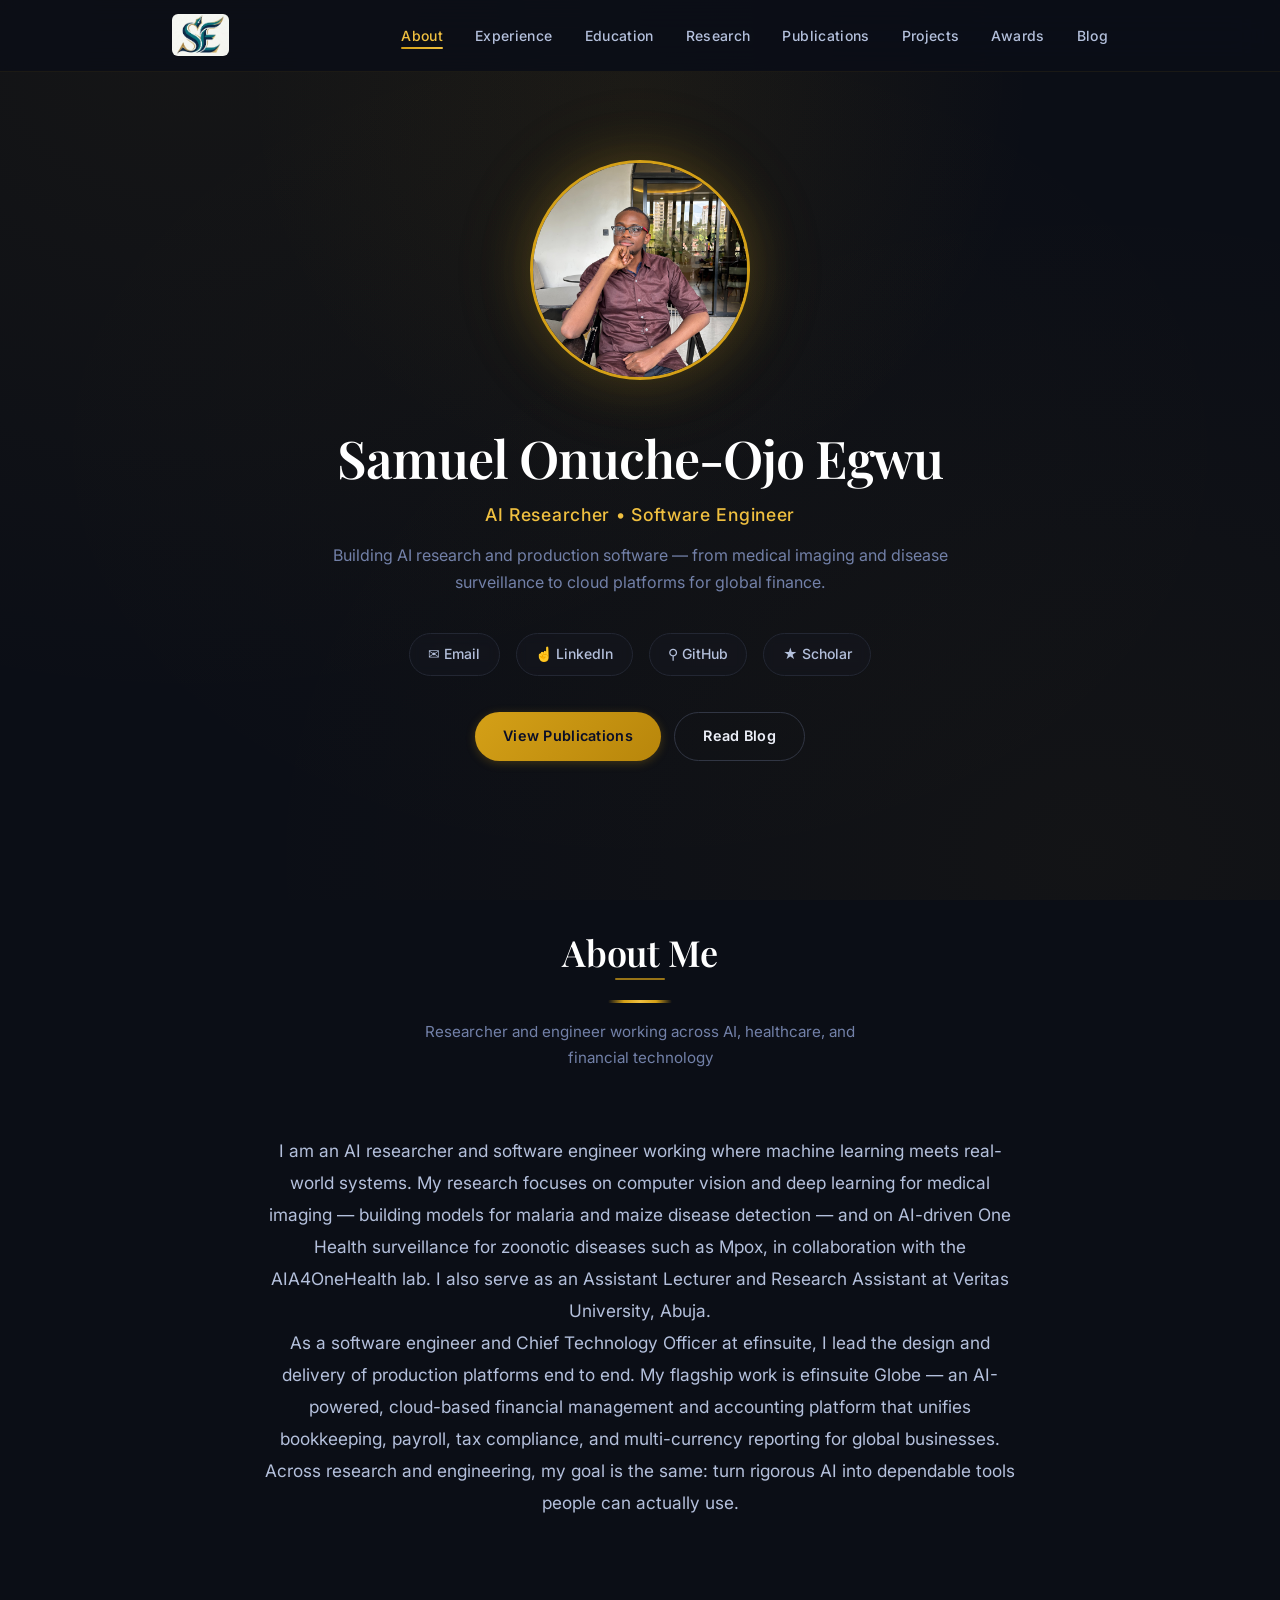
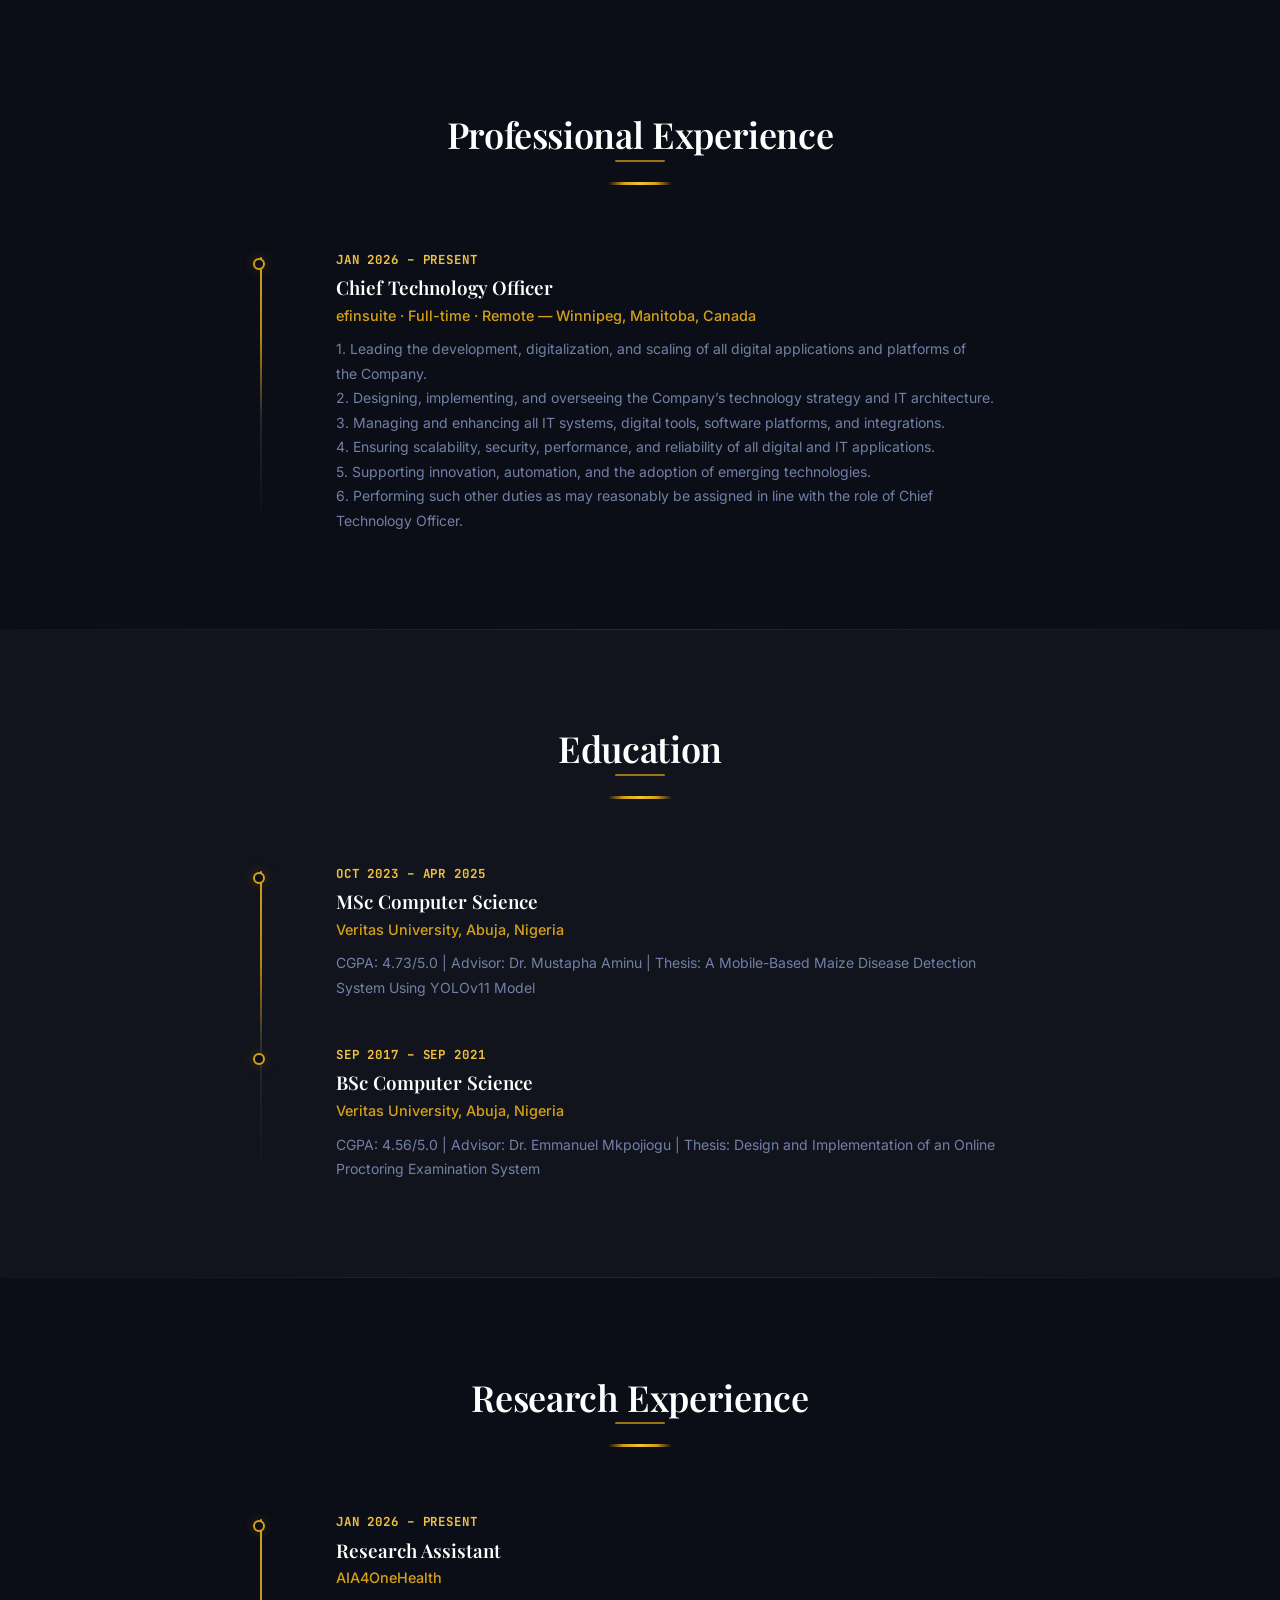
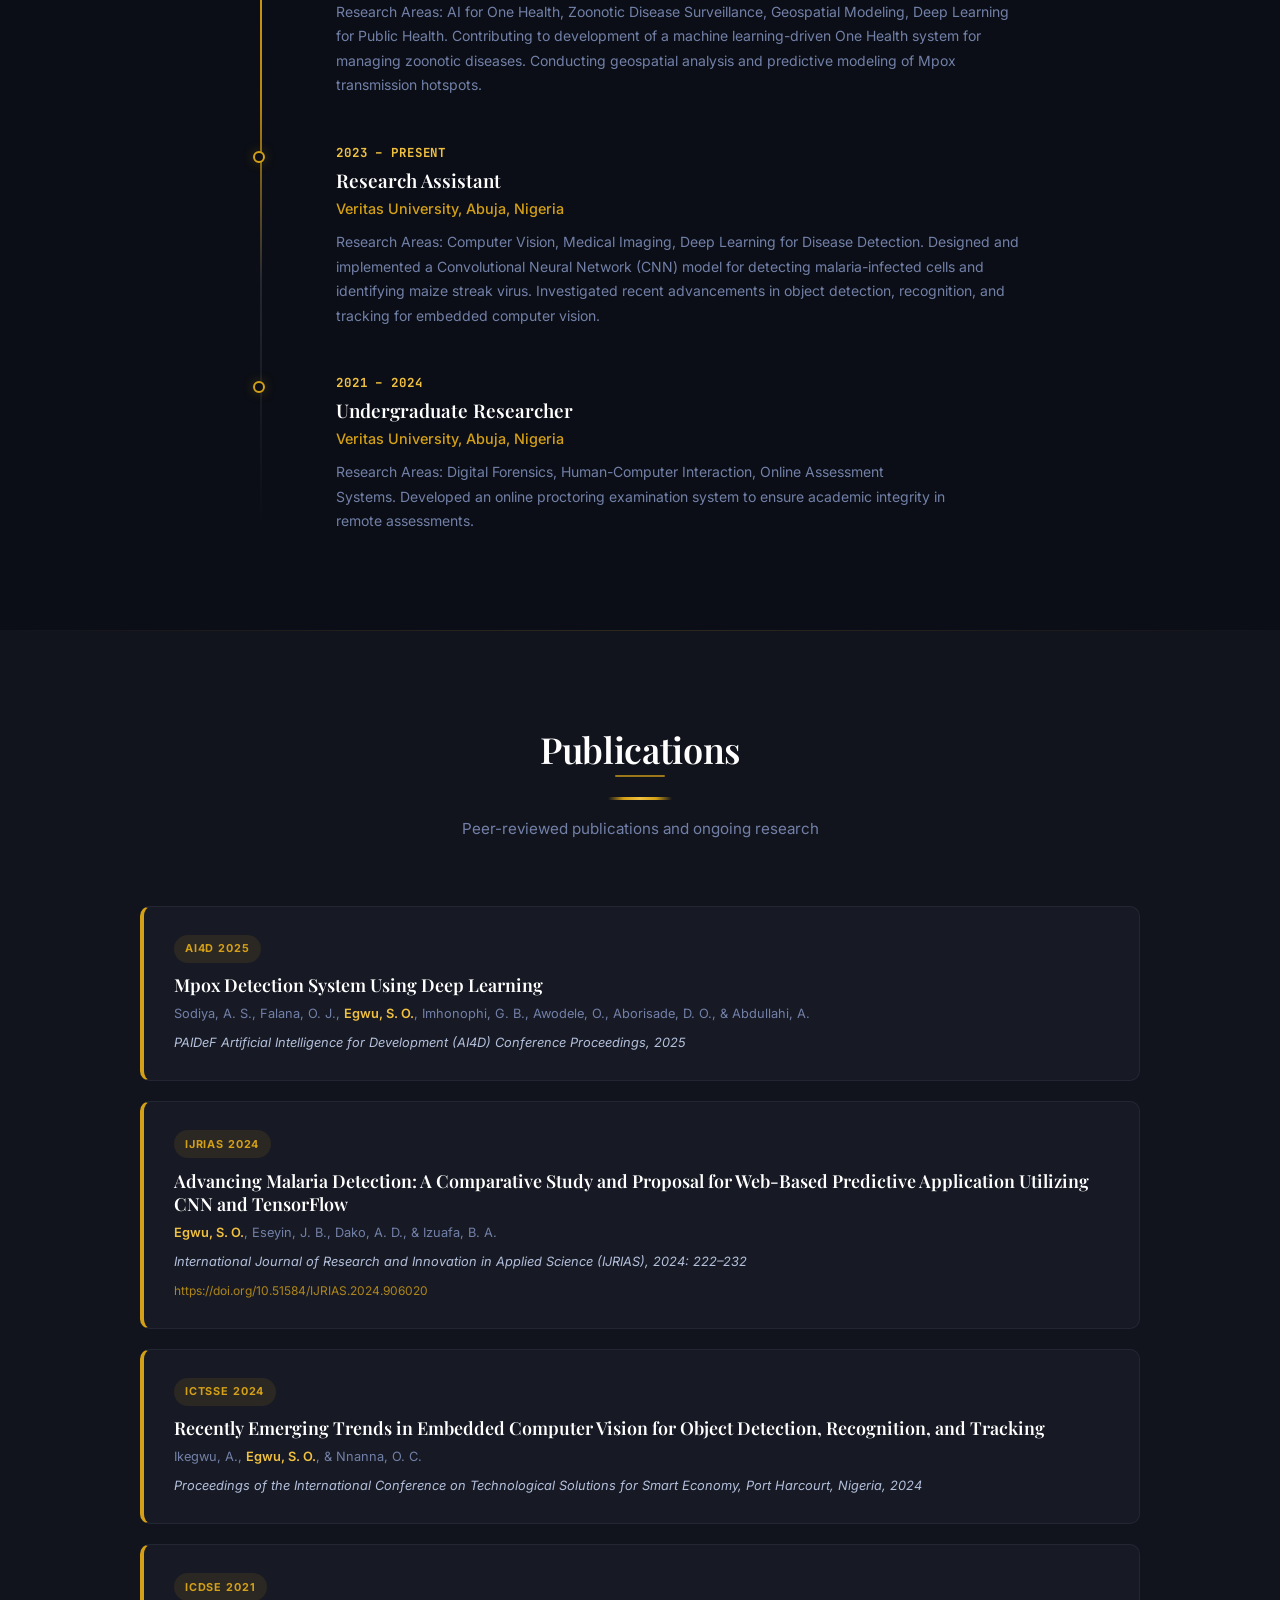
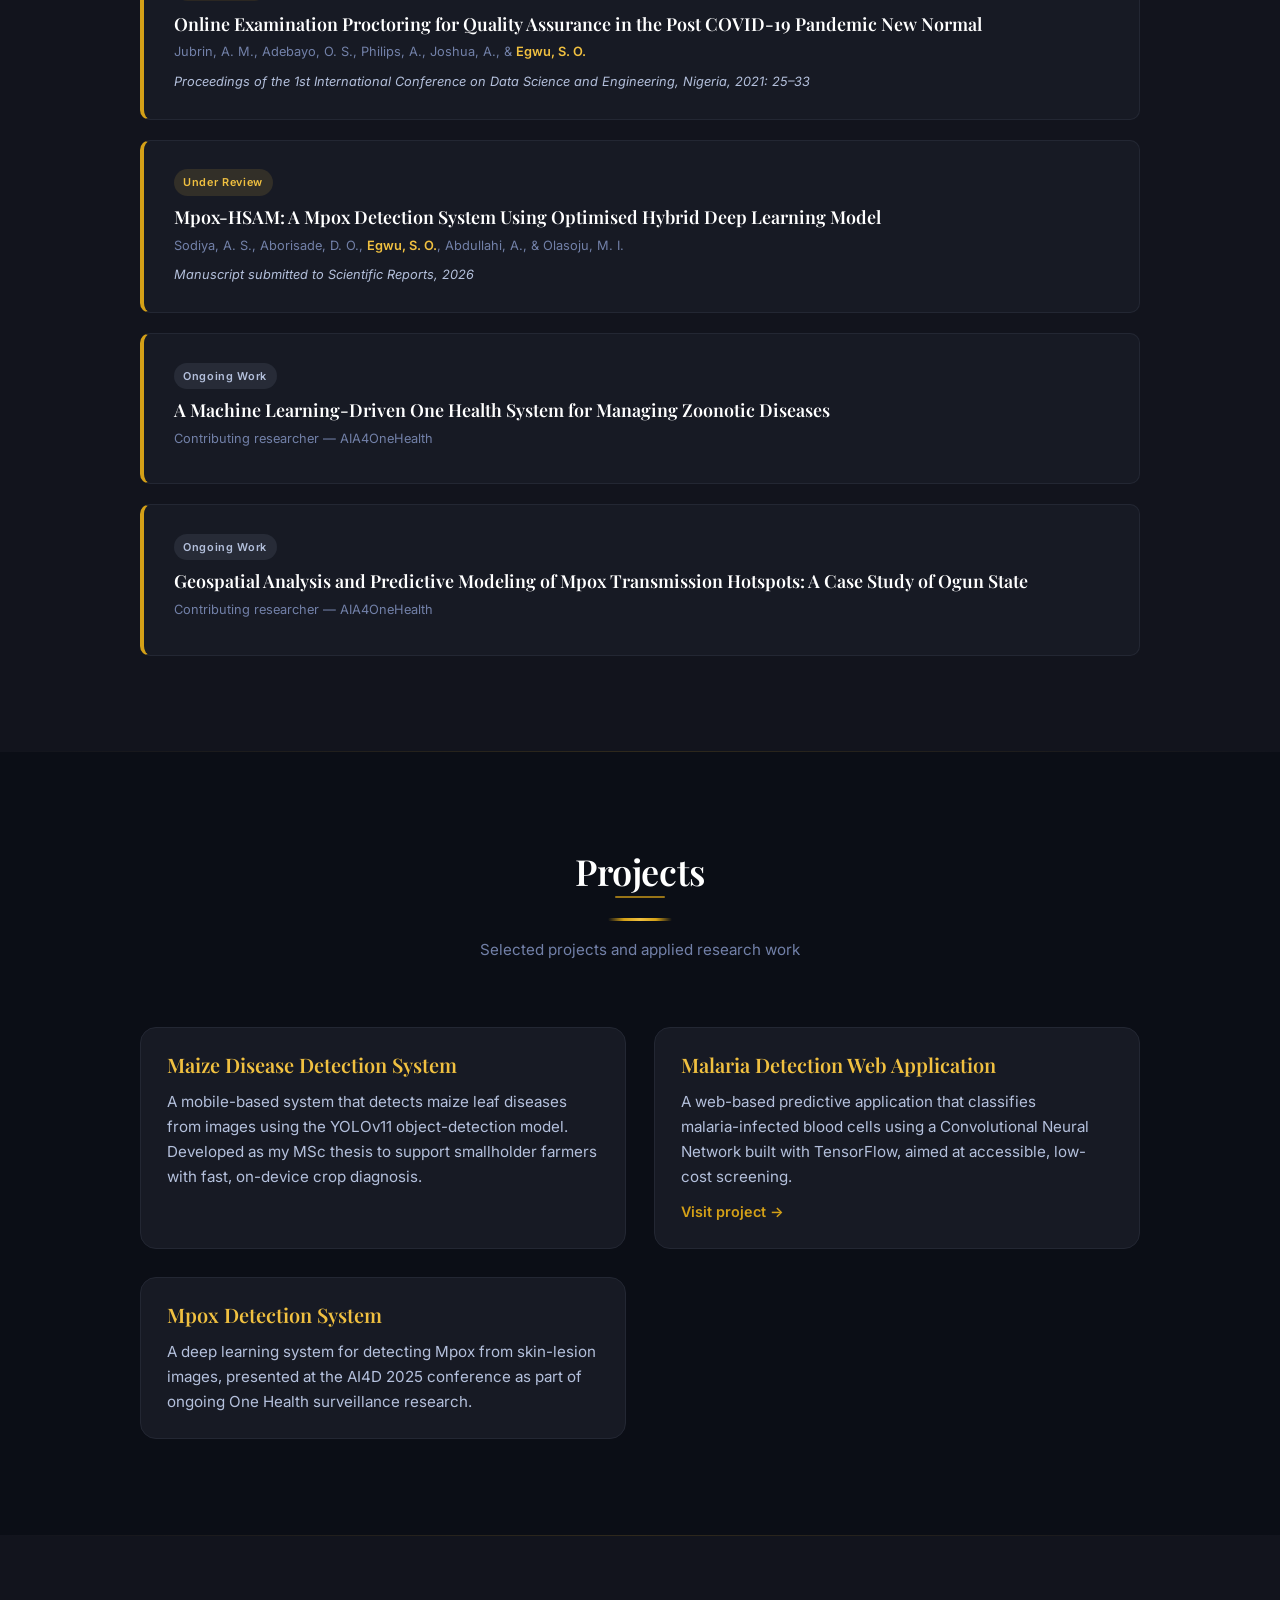
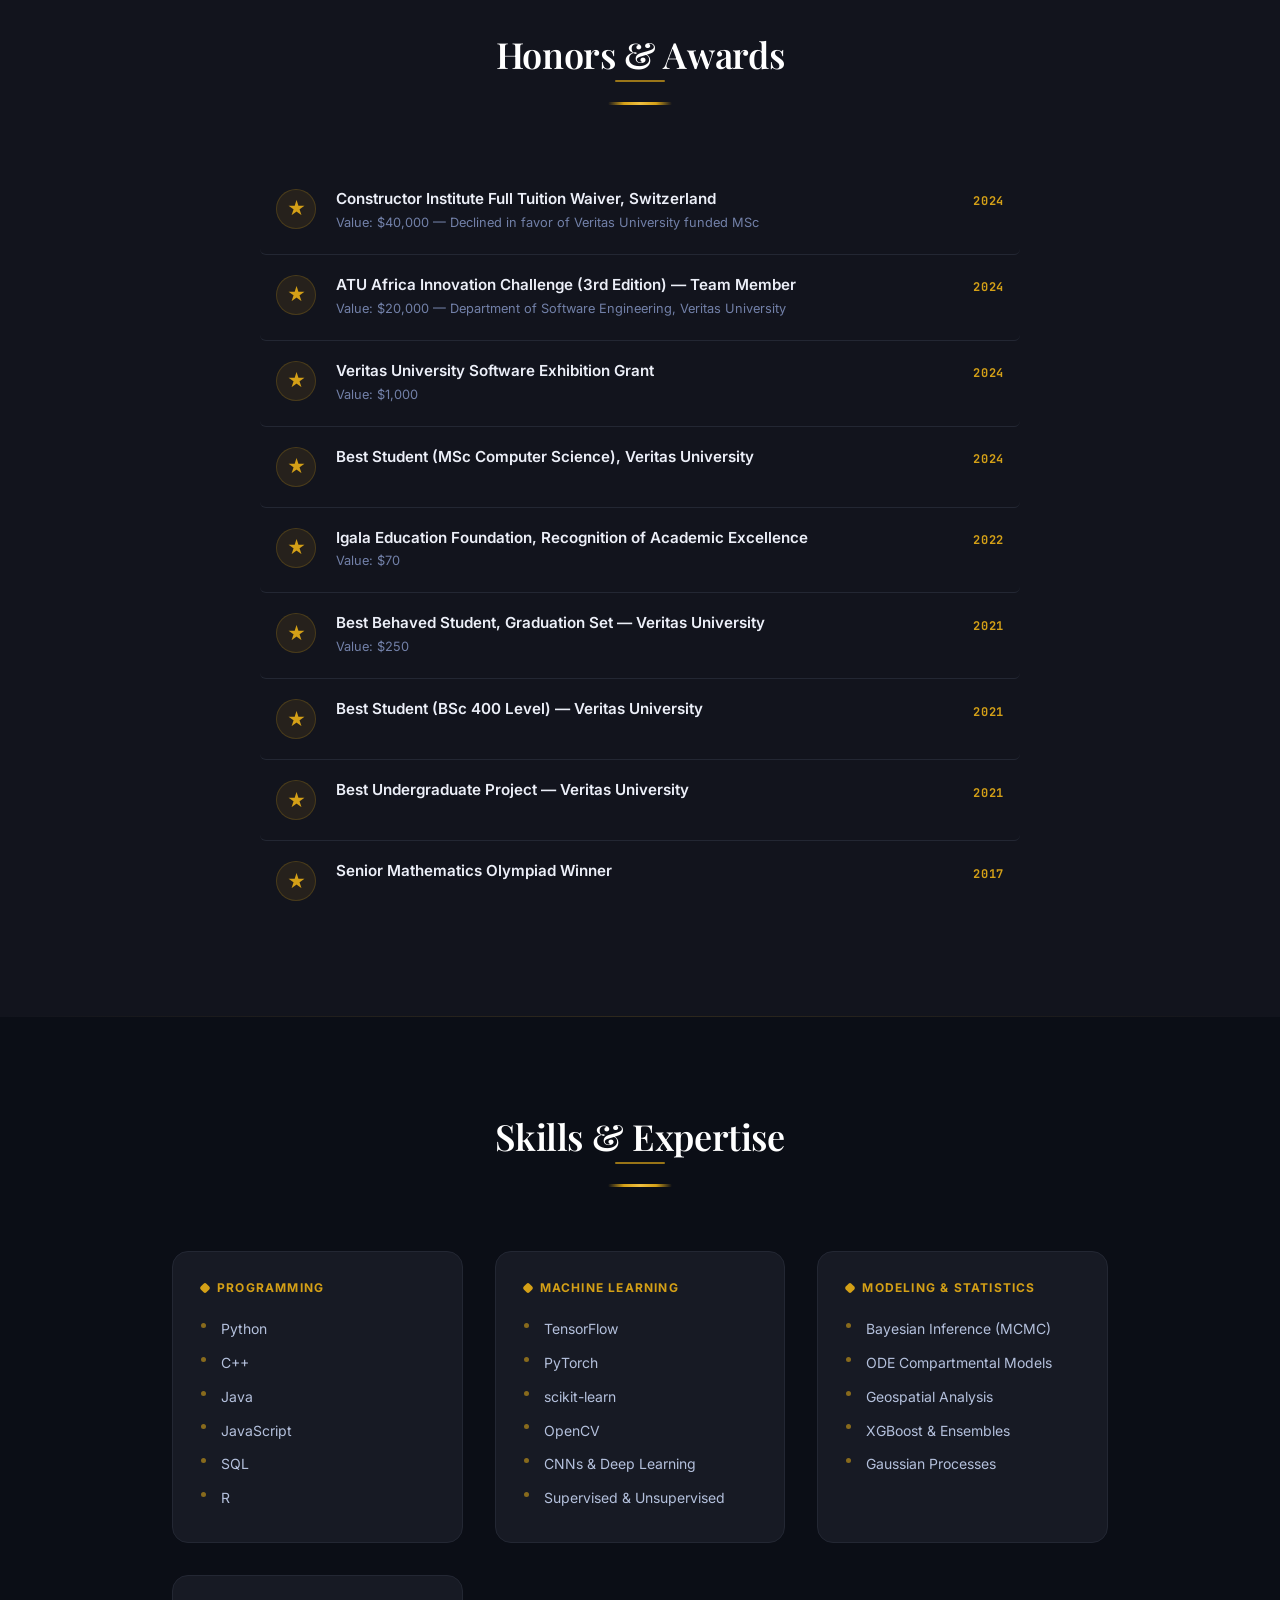
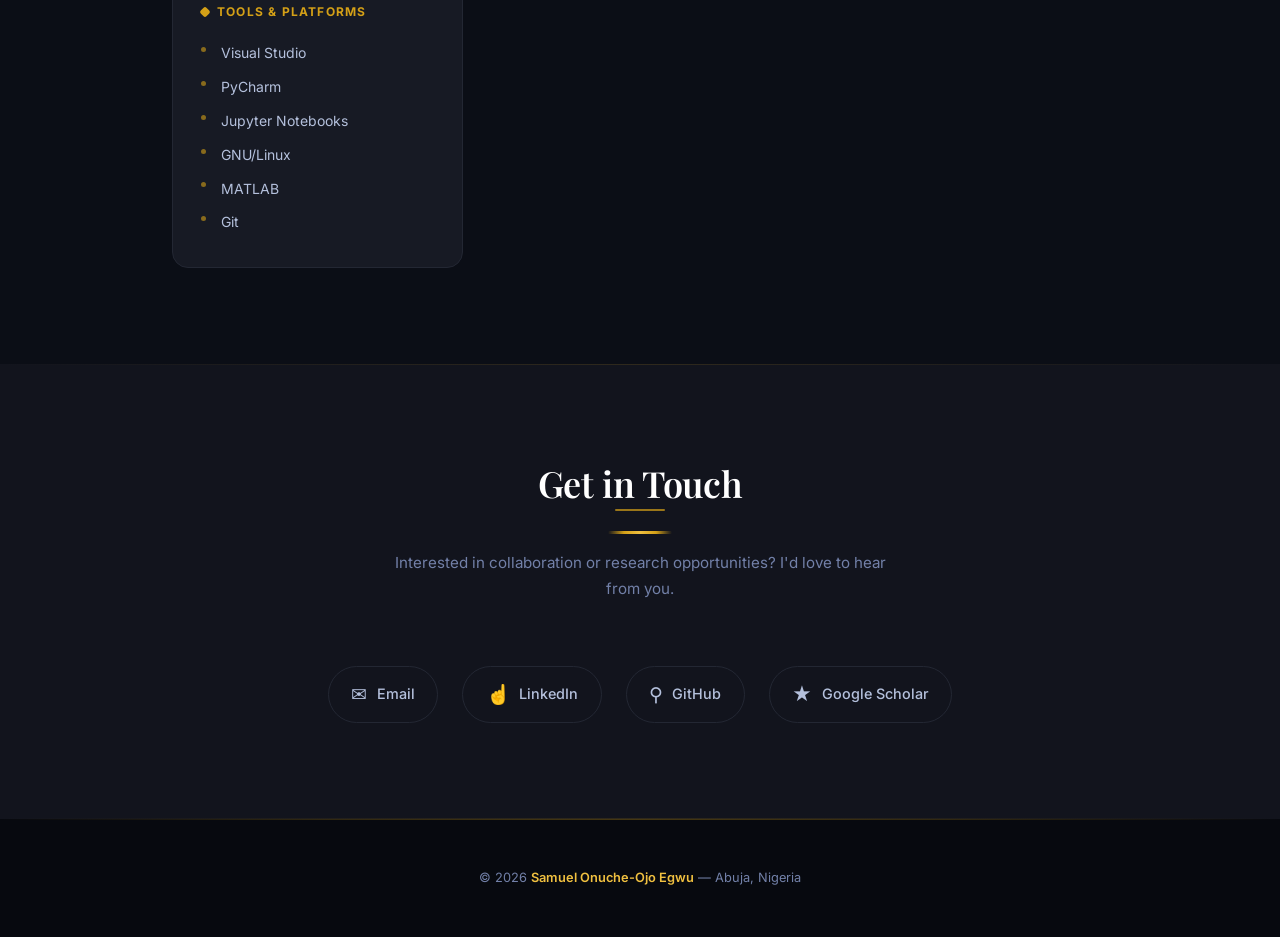
==== index.html @ 5e8c0b99 "" ====
<!DOCTYPE html>
<html lang="en">
<head>
  <meta charset="UTF-8">
  <meta name="viewport" content="width=device-width, initial-scale=1.0">
  <title>Samuel Onuche-Ojo Egwu — AI Researcher & Software Engineer</title>
  <meta name="description" content="Samuel Onuche-Ojo Egwu — AI researcher and software engineer. Computer vision and deep learning for healthcare, plus AI-powered fintech including efinsuite Globe. MSc Computer Science, Veritas University.">
  <meta name="author" content="Samuel Onuche-Ojo Egwu">
  <meta name="robots" content="index, follow">
  <link rel="canonical" href="https://egwusamuel.github.io/portfolio/">

  <!-- Open Graph (link previews on LinkedIn, WhatsApp, Facebook) -->
  <meta property="og:type" content="profile">
  <meta property="og:title" content="Samuel Onuche-Ojo Egwu — AI Researcher & Software Engineer">
  <meta property="og:description" content="AI researcher and software engineer. Computer vision and deep learning for healthcare, plus AI-powered fintech including efinsuite Globe.">
  <meta property="og:url" content="https://egwusamuel.github.io/portfolio/">
  <meta property="og:image" content="https://egwusamuel.github.io/portfolio/SamProfile.jpg">
  <meta property="og:site_name" content="Samuel Onuche-Ojo Egwu">
  <meta property="profile:first_name" content="Samuel">
  <meta property="profile:last_name" content="Egwu">

  <!-- Twitter / X card -->
  <meta name="twitter:card" content="summary_large_image">
  <meta name="twitter:title" content="Samuel Onuche-Ojo Egwu — AI Researcher & Software Engineer">
  <meta name="twitter:description" content="AI researcher and software engineer. Computer vision and deep learning for healthcare, plus AI-powered fintech including efinsuite Globe.">
  <meta name="twitter:image" content="https://egwusamuel.github.io/portfolio/SamProfile.jpg">

  <!-- Structured data: tells Google this page is about the person Samuel Onuche-Ojo Egwu -->
  <script type="application/ld+json">
  {
    "@context": "https://schema.org",
    "@type": "Person",
    "name": "Samuel Onuche-Ojo Egwu",
    "alternateName": "Samuel Egwu",
    "url": "https://egwusamuel.github.io/portfolio/",
    "image": "https://egwusamuel.github.io/portfolio/SamProfile.jpg",
    "email": "egwuonucheojosamuel@gmail.com",
    "jobTitle": "AI Researcher and Software Engineer",
    "worksFor": { "@type": "Organization", "name": "efinsuite" },
    "alumniOf": { "@type": "CollegeOrUniversity", "name": "Veritas University, Abuja" },
    "knowsAbout": ["Artificial Intelligence", "Machine Learning", "Computer Vision", "Medical Imaging", "Deep Learning", "Software Engineering"],
    "sameAs": [
      "https://www.linkedin.com/in/samuel-egwu-a2a7451a9",
      "https://github.com/EgwuSamuel",
      "https://scholar.google.com/citations?user=53DZLn4AAAAJ"
    ]
  }
  </script>

  <link rel="icon" href="favicon.ico" sizes="any">
  <link rel="icon" type="image/png" sizes="32x32" href="favicon-32x32.png">
  <link rel="icon" type="image/png" sizes="16x16" href="favicon-16x16.png">
  <link rel="apple-touch-icon" href="apple-touch-icon.png">
  <link rel="stylesheet" href="style.css">
  <script src="data.js"></script>
  <!-- Google Analytics -->
  <script async src="https://www.googletagmanager.com/gtag/js?id=G-796SDYQKFT"></script>
  <script>
    window.dataLayer = window.dataLayer || [];
    function gtag(){dataLayer.push(arguments);}
    gtag('js', new Date());
    gtag('config', 'G-796SDYQKFT');
  </script>
</head>
<body>

  <!-- Navigation -->
  <nav class="navbar">
    <div class="container">
      <a href="index.html" class="logo"><img src="Logo.JPG" alt="S.O. Egwu" class="logo-img" height="40"></a>
      <button class="nav-toggle" id="nav-toggle" aria-label="Toggle navigation" aria-expanded="false" aria-controls="nav-links">
        <span></span><span></span><span></span>
      </button>
      <ul class="nav-links" id="nav-links">
        <li><a href="#about" class="nav-active">About</a></li>
        <li><a href="#experience">Experience</a></li>
        <li><a href="#education">Education</a></li>
        <li><a href="#research">Research</a></li>
        <li><a href="#publications">Publications</a></li>
        <li><a href="#projects">Projects</a></li>
        <li><a href="#awards">Awards</a></li>
        <li><a href="blog.html">Blog</a></li>
      </ul>
    </div>
  </nav>

  <!-- Hero -->
  <header class="hero">
    <div class="container">
      <img src="SamProfile.jpg" alt="Samuel Onuche-Ojo Egwu" class="hero-profile" width="450" height="450">
      <h1>Samuel Onuche-Ojo Egwu</h1>
      <p class="hero-subtitle">AI Researcher &bull; Software Engineer</p>
      <p class="hero-tagline">Building AI research and production software &mdash; from medical imaging and disease surveillance to cloud platforms for global finance.</p>
      <div class="hero-links">
        <a href="mailto:egwuonucheojosamuel@gmail.com" class="hero-link" title="Email">&#9993; Email</a>
        <a href="https://www.linkedin.com/in/samuel-egwu-a2a7451a9" class="hero-link" target="_blank" rel="noopener">&#9757; LinkedIn</a>
        <a href="https://github.com/EgwuSamuel" class="hero-link" target="_blank" rel="noopener">&#9906; GitHub</a>
        <a href="https://scholar.google.com/citations?user=53DZLn4AAAAJ" class="hero-link" target="_blank" rel="noopener">&#9733; Scholar</a>
      </div>
      <div class="hero-cta">
        <a href="#publications" class="btn btn-primary">View Publications</a>
        <a href="blog.html" class="btn btn-outline">Read Blog</a>
      </div>
    </div>
  </header>

  <!-- About -->
  <section id="about" class="section">
    <div class="section-header">
      <h2>About Me</h2>
      <span class="section-rule"></span>
      <p>Researcher and engineer working across AI, healthcare, and financial technology</p>
    </div>
    <div class="about-content" id="about-content"></div>
  </section>

  <!-- Professional Experience -->
  <section id="experience" class="section">
    <div class="section-header">
      <h2>Professional Experience</h2>
      <span class="section-rule"></span>
    </div>
    <div class="timeline" id="experience-list"></div>
  </section>

  <!-- Education -->
  <section id="education" class="section section-alt">
    <div class="section-header">
      <h2>Education</h2>
      <span class="section-rule"></span>
    </div>
    <div class="timeline" id="education-list"></div>
  </section>

  <!-- Research Experience -->
  <section id="research" class="section">
    <div class="section-header">
      <h2>Research Experience</h2>
      <span class="section-rule"></span>
    </div>
    <div class="timeline" id="research-list"></div>
  </section>

  <!-- Publications -->
  <section id="publications" class="section section-alt">
    <div class="section-header">
      <h2>Publications</h2>
      <span class="section-rule"></span>
      <p>Peer-reviewed publications and ongoing research</p>
    </div>
    <div class="pub-grid" id="publications-list"></div>
  </section>

  <!-- Projects -->
  <section id="projects" class="section">
    <div class="section-header">
      <h2>Projects</h2>
      <span class="section-rule"></span>
      <p>Selected projects and applied research work</p>
    </div>
    <div class="projects-grid" id="projects-list"></div>
  </section>

  <!-- Honors & Awards -->
  <section id="awards" class="section section-alt">
    <div class="section-header">
      <h2>Honors & Awards</h2>
      <span class="section-rule"></span>
    </div>
    <div class="awards-list" id="awards-list"></div>
  </section>

  <!-- Skills -->
  <section id="skills" class="section">
    <div class="section-header">
      <h2>Skills & Expertise</h2>
      <span class="section-rule"></span>
    </div>
    <div class="container">
      <div class="skills-grid">
        <div class="skill-category">
          <h3>Programming</h3>
          <ul>
            <li>Python</li>
            <li>C++</li>
            <li>Java</li>
            <li>JavaScript</li>
            <li>SQL</li>
            <li>R</li>
          </ul>
        </div>
        <div class="skill-category">
          <h3>Machine Learning</h3>
          <ul>
            <li>TensorFlow</li>
            <li>PyTorch</li>
            <li>scikit-learn</li>
            <li>OpenCV</li>
            <li>CNNs & Deep Learning</li>
            <li>Supervised & Unsupervised</li>
          </ul>
        </div>
        <div class="skill-category">
          <h3>Modeling & Statistics</h3>
          <ul>
            <li>Bayesian Inference (MCMC)</li>
            <li>ODE Compartmental Models</li>
            <li>Geospatial Analysis</li>
            <li>XGBoost & Ensembles</li>
            <li>Gaussian Processes</li>
          </ul>
        </div>
        <div class="skill-category">
          <h3>Tools & Platforms</h3>
          <ul>
            <li>Visual Studio</li>
            <li>PyCharm</li>
            <li>Jupyter Notebooks</li>
            <li>GNU/Linux</li>
            <li>MATLAB</li>
            <li>Git</li>
          </ul>
        </div>
      </div>
    </div>
  </section>

  <!-- Contact -->
  <section id="contact" class="section section-alt">
    <div class="section-header">
      <h2>Get in Touch</h2>
      <span class="section-rule"></span>
      <p>Interested in collaboration or research opportunities? I'd love to hear from you.</p>
    </div>
    <div class="contact-links">
      <a href="mailto:egwuonucheojosamuel@gmail.com" class="contact-item">
        <span class="contact-icon">&#9993;</span>
        <span>Email</span>
      </a>
      <a href="https://www.linkedin.com/in/samuel-egwu-a2a7451a9" class="contact-item" target="_blank" rel="noopener">
        <span class="contact-icon">&#9757;</span>
        <span>LinkedIn</span>
      </a>
      <a href="https://github.com/EgwuSamuel" class="contact-item" target="_blank" rel="noopener">
        <span class="contact-icon">&#9906;</span>
        <span>GitHub</span>
      </a>
      <a href="https://scholar.google.com/citations?user=53DZLn4AAAAJ" class="contact-item" target="_blank" rel="noopener">
        <span class="contact-icon">&#9733;</span>
        <span>Google Scholar</span>
      </a>
    </div>
  </section>

  <!-- Footer -->
  <footer class="footer">
    <div class="container">
      <p>&copy; 2026 <span class="footer-accent">Samuel Onuche-Ojo Egwu</span> &mdash; Abuja, Nigeria</p>
    </div>
  </footer>

  <script>
    // ===== Render dynamic content =====
    function renderAbout() {
      const text = loadData('about');
      const container = document.getElementById('about-content');
      const paras = String(text).split(/\n\s*\n/).map(s => s.trim()).filter(Boolean);
      container.innerHTML = paras.map(p => `<p>${escapeHtml(p).replace(/\n/g, '<br>')}</p>`).join('');
    }

    // Render institution name as a link when a url is present
    function institutionHtml(item) {
      const name = escapeHtml(item.institution);
      return item.url
        ? `<a href="${escapeHtml(item.url)}" target="_blank" rel="noopener">${name}</a>`
        : name;
    }

    function renderExperience() {
      const items = loadData('experience');
      const container = document.getElementById('experience-list');
      container.innerHTML = items.map(item => `
        <div class="timeline-item">
          <div class="timeline-date">${escapeHtml(item.date)}</div>
          <h3>${escapeHtml(item.role)}</h3>
          <p class="timeline-institution">${institutionHtml(item)}</p>
          <p class="timeline-detail">${escapeHtml(item.details).replace(/\n/g, '<br>')}</p>
        </div>
      `).join('');
    }

    function renderEducation() {
      const items = loadData('education');
      const container = document.getElementById('education-list');
      container.innerHTML = items.map(item => `
        <div class="timeline-item">
          <div class="timeline-date">${escapeHtml(item.date)}</div>
          <h3>${escapeHtml(item.degree)}</h3>
          <p class="timeline-institution">${institutionHtml(item)}</p>
          <p class="timeline-detail">${escapeHtml(item.details)}</p>
        </div>
      `).join('');
    }

    function renderResearch() {
      const items = loadData('research');
      const container = document.getElementById('research-list');
      container.innerHTML = items.map(item => `
        <div class="timeline-item">
          <div class="timeline-date">${escapeHtml(item.date)}</div>
          <h3>${escapeHtml(item.role)}</h3>
          <p class="timeline-institution">${institutionHtml(item)}</p>
          <p class="timeline-detail">${escapeHtml(item.details)}</p>
        </div>
      `).join('');
    }

    function renderPublications() {
      const items = loadData('publications');
      const container = document.getElementById('publications-list');
      container.innerHTML = items.map(pub => {
        let topTag = '';
        if (pub.status === 'published' && pub.venue) {
          topTag = `<span class="pub-venue">${escapeHtml(pub.venue)}</span>`;
        } else if (pub.status === 'under-review') {
          topTag = `<span class="pub-status under-review">Under Review</span>`;
        } else if (pub.status === 'ongoing') {
          topTag = `<span class="pub-status ongoing">Ongoing Work</span>`;
        }
        const doiHtml = pub.doi ? `<p class="pub-doi"><a href="${escapeHtml(pub.doi)}" target="_blank" rel="noopener">${escapeHtml(pub.doi)}</a></p>` : '';
        // Highlight "Egwu, S. O." in authors
        let authorsHtml = escapeHtml(pub.authors).replace(/Egwu, S\. O\./g, '<span class="me">Egwu, S. O.</span>');
        return `
          <div class="pub-card">
            ${topTag}
            <h3>${escapeHtml(pub.title)}</h3>
            <p class="pub-authors">${authorsHtml}</p>
            <p class="pub-journal">${escapeHtml(pub.journal)}</p>
            ${doiHtml}
          </div>
        `;
      }).join('');
    }

    function renderProjects() {
      const items = loadData('projects');
      const section = document.getElementById('projects');
      const container = document.getElementById('projects-list');
      if (!items || items.length === 0) {
        if (section) section.style.display = 'none';
        return;
      }
      if (section) section.style.display = '';
      container.innerHTML = items.map(p => {
        const imgs = Array.isArray(p.images) ? p.images : [];
        const gallery = imgs.length
          ? `<div class="project-images">${imgs.map(src => `<img src="${escapeHtml(src)}" alt="${escapeHtml(p.title)}" loading="lazy">`).join('')}</div>`
          : '';
        const link = p.link
          ? `<a class="project-link" href="${escapeHtml(p.link)}" target="_blank" rel="noopener">Visit project &rarr;</a>`
          : '';
        return `
          <article class="project-card">
            ${gallery}
            <div class="project-body">
              <h3>${escapeHtml(p.title)}</h3>
              <p class="project-desc">${escapeHtml(p.description).replace(/\n/g, '<br>')}</p>
              ${link}
            </div>
          </article>`;
      }).join('');
    }

    function renderAwards() {
      const items = loadData('awards');
      const container = document.getElementById('awards-list');
      container.innerHTML = items.map(a => `
        <div class="award-item">
          <div class="award-icon">&#9733;</div>
          <div class="award-info">
            <h4>${escapeHtml(a.name)}</h4>
            ${a.detail ? `<p class="award-detail">${escapeHtml(a.detail)}</p>` : ''}
          </div>
          <span class="award-year">${escapeHtml(a.year)}</span>
        </div>
      `).join('');
    }

    function renderAll() {
      renderAbout();
      renderExperience();
      renderEducation();
      renderResearch();
      renderPublications();
      renderProjects();
      renderAwards();
    }

    document.addEventListener('DOMContentLoaded', renderAll);
    trackVisit(); // record this visit in the global worldwide counter
    initGoatCounter(); // per-country analytics (active once a site code is set)

    /* ===== Scroll Reveal ===== */
    const revealEls = document.querySelectorAll('.section, .pub-card, .timeline-item, .award-item, .skill-category, .blog-card');
    const observer = new IntersectionObserver((entries) => {
      entries.forEach(entry => {
        if (entry.isIntersecting) {
          entry.target.classList.add('reveal-visible');
          observer.unobserve(entry.target);
        }
      });
    }, { threshold: 0.1, rootMargin: '0px 0px -40px 0px' });

    revealEls.forEach(el => {
      el.classList.add('reveal');
      observer.observe(el);
    });

    /* ===== Mobile Nav Toggle ===== */
    (function () {
      const toggle = document.getElementById('nav-toggle');
      const links = document.getElementById('nav-links');
      if (!toggle || !links) return;
      const setOpen = (open) => {
        links.classList.toggle('open', open);
        toggle.classList.toggle('open', open);
        toggle.setAttribute('aria-expanded', open ? 'true' : 'false');
      };
      toggle.addEventListener('click', () => setOpen(!links.classList.contains('open')));
      links.addEventListener('click', (e) => { if (e.target.tagName === 'A') setOpen(false); });
      document.addEventListener('keydown', (e) => { if (e.key === 'Escape') setOpen(false); });
    })();
  </script>

</body>
</html>
---- style.css ----
/* ===== Fonts ===== */
@import url('https://fonts.googleapis.com/css2?family=Inter:wght@300;400;500;600;700;800&family=Playfair+Display:ital,wght@0,400;0,500;0,600;0,700;0,800;1,400;1,500&family=JetBrains+Mono:wght@400;500&display=swap');

/* ===== Reset & Base ===== */
*,
*::before,
*::after {
  margin: 0;
  padding: 0;
  box-sizing: border-box;
}

:root {
  /* Background layers */
  --bg-deep: #07090f;
  --bg: #0b0e16;
  --bg-elevated: #12141d;
  --bg-card: #171a24;
  --bg-card-hover: #1e2230;
  --bg-glass: rgba(23, 26, 36, 0.65);

  /* Text */
  --text: #eceff8;
  --text-secondary: #b4c0dc;
  --text-muted: #7280a8;

  /* Gold palette */
  --gold: #d4a017;
  --gold-light: #f0c040;
  --gold-pale: #f8e5a0;
  --gold-dark: #b8860b;
  --gold-glow: rgba(212, 160, 23, 0.25);

  /* Accent */
  --accent: #d4a017;
  --accent-hover: #f0c040;
  --success: #4ade80;
  --danger: #f87171;

  /* Borders */
  --border: #232733;
  --border-light: #313644;

  /* Radii */
  --radius: 10px;
  --radius-sm: 6px;
  --radius-lg: 16px;
  --radius-xl: 20px;

  /* Widths */
  --max-width: 1000px;
  --max-width-narrow: 760px;

  /* Shadows */
  --shadow-sm: 0 1px 3px rgba(0,0,0,0.35);
  --shadow-md: 0 4px 20px rgba(0,0,0,0.4);
  --shadow-lg: 0 8px 40px rgba(0,0,0,0.55);
  --shadow-gold: 0 0 30px rgba(212,160,23,0.18);

  /* Transitions */
  --transition: 0.25s cubic-bezier(0.4, 0, 0.2, 1);
  --transition-slow: 0.4s cubic-bezier(0.4, 0, 0.2, 1);

  /* Spacing scale */
  --space-xs: 0.25rem;
  --space-sm: 0.5rem;
  --space-md: 1rem;
  --space-lg: 1.5rem;
  --space-xl: 2rem;
  --space-2xl: 3rem;
  --space-3xl: 4rem;
  --space-4xl: 6rem;
}

html {
  scroll-behavior: smooth;
  font-size: 16px;
}

body {
  font-family: 'Inter', -apple-system, BlinkMacSystemFont, 'Segoe UI', sans-serif;
  background-color: var(--bg);
  color: var(--text);
  line-height: 1.72;
  min-height: 100vh;
  background-image:
    radial-gradient(ellipse at 15% 5%, rgba(212,160,23,0.05) 0%, transparent 55%),
    radial-gradient(ellipse at 85% 95%, rgba(212,160,23,0.04) 0%, transparent 55%),
    radial-gradient(ellipse at 50% 50%, rgba(212,160,23,0.02) 0%, transparent 70%);
  background-attachment: fixed;
  -webkit-font-smoothing: antialiased;
  -moz-osx-font-smoothing: grayscale;
}

/* ===== Scrollbar ===== */
::-webkit-scrollbar { width: 8px; }
::-webkit-scrollbar-track { background: var(--bg-deep); }
::-webkit-scrollbar-thumb { background: var(--border); border-radius: 4px; }
::-webkit-scrollbar-thumb:hover { background: var(--border-light); }

/* ===== Selection ===== */
::selection { background: rgba(212,160,23,0.3); color: #fff; }

/* ===== Typography ===== */
h1, h2, h3, h4, h5, h6 {
  font-family: 'Playfair Display', 'Georgia', 'Times New Roman', serif;
  font-weight: 600;
  line-height: 1.3;
  color: #fff;
  text-wrap: pretty;
}

h1 { font-size: 3rem; letter-spacing: -0.015em; }
h2 { font-size: 2rem; letter-spacing: -0.01em; }
h3 { font-size: 1.375rem; }
h4 { font-size: 1.1rem; }
h5 { font-size: 1rem; }
h6 { font-size: 0.875rem; }

p { color: var(--text-secondary); text-wrap: pretty; }

a {
  color: var(--gold);
  text-decoration: none;
  transition: color var(--transition);
}

a:hover { color: var(--gold-light); }

/* ===== Focus ===== */
:focus-visible {
  outline: 2px solid var(--gold);
  outline-offset: 2px;
  border-radius: 2px;
}

/* ===== Reduced Motion ===== */
@media (prefers-reduced-motion: reduce) {
  *, *::before, *::after {
    animation-duration: 0.01ms !important;
    animation-iteration-count: 1 !important;
    transition-duration: 0.01ms !important;
  }
  html { scroll-behavior: auto; }
}

/* ===== Container ===== */
.container {
  max-width: var(--max-width);
  margin: 0 auto;
  padding: 0 2rem;
}

.container-narrow {
  max-width: var(--max-width-narrow);
  margin: 0 auto;
  padding: 0 2rem;
}

/* ===== Section Headers ===== */
.section-header {
  text-align: center;
  margin-bottom: var(--space-3xl);
}

.section-header h2 {
  font-size: 2.25rem;
  margin-bottom: var(--space-sm);
  position: relative;
  display: inline-block;
}

.section-header h2::after {
  content: '';
  position: absolute;
  bottom: -4px;
  left: 50%;
  transform: translateX(-50%);
  width: 50px;
  height: 2px;
  background: var(--gold);
  border-radius: 2px;
  opacity: 0.7;
}

.section-header .section-rule {
  display: block;
  width: 64px;
  height: 3px;
  background: linear-gradient(90deg, transparent, var(--gold), var(--gold-light), var(--gold), transparent);
  margin: 1rem auto;
  border-radius: 2px;
}

.section-header p {
  font-size: 0.95rem;
  color: var(--text-muted);
  max-width: 500px;
  margin: 0 auto;
}

/* ===== Navbar ===== */
.navbar {
  position: sticky;
  top: 0;
  z-index: 1000;
  background: rgba(11, 14, 22, 0.82);
  backdrop-filter: blur(20px) saturate(180%);
  -webkit-backdrop-filter: blur(20px) saturate(180%);
  border-bottom: 1px solid rgba(212,160,23,0.08);
  padding: 0.9rem 0;
  transition: background var(--transition);
}

.navbar .container {
  display: flex;
  align-items: center;
  justify-content: space-between;
}

.logo {
  font-family: 'Playfair Display', serif;
  font-size: 1.5rem;
  font-weight: 700;
  color: var(--gold);
  text-decoration: none;
  letter-spacing: 0.03em;
  display: inline-flex;
  align-items: center;
  transition: opacity var(--transition);
}

.logo:hover { opacity: 0.85; }

.logo-img {
  height: 42px;
  width: auto;
  display: block;
  border-radius: var(--radius-sm);
}

.nav-links {
  display: flex;
  list-style: none;
  gap: 2rem;
  align-items: center;
}

/* Mobile menu toggle (hamburger) — hidden on desktop */
.nav-toggle {
  display: none;
  flex-direction: column;
  justify-content: center;
  gap: 5px;
  width: 44px;
  height: 44px;
  padding: 0;
  background: transparent;
  border: 1px solid var(--border);
  border-radius: var(--radius-sm);
  cursor: pointer;
  transition: border-color var(--transition), background var(--transition);
}

.nav-toggle:hover { border-color: var(--gold); }

.nav-toggle span {
  display: block;
  width: 22px;
  height: 2px;
  margin: 0 auto;
  background: var(--gold);
  border-radius: 2px;
  transition: transform var(--transition), opacity var(--transition);
}

.nav-toggle.open span:nth-child(1) { transform: translateY(7px) rotate(45deg); }
.nav-toggle.open span:nth-child(2) { opacity: 0; }
.nav-toggle.open span:nth-child(3) { transform: translateY(-7px) rotate(-45deg); }

.nav-links a {
  color: var(--text-secondary);
  font-size: 0.875rem;
  font-weight: 500;
  letter-spacing: 0.025em;
  padding: 0.35rem 0;
  position: relative;
  transition: color var(--transition);
}

.nav-links a::after {
  content: '';
  position: absolute;
  bottom: 0;
  left: 0;
  width: 0;
  height: 2px;
  background: linear-gradient(90deg, var(--gold), var(--gold-light));
  border-radius: 2px;
  transition: width var(--transition);
}

.nav-links a:hover { color: var(--text); }
.nav-links a:hover::after { width: 100%; }

.nav-links a.nav-active {
  color: var(--gold-light);
}

.nav-links a.nav-active::after { width: 100%; }

/* ===== Hero ===== */
.hero {
  padding: 5.5rem 0 4.5rem;
  text-align: center;
  position: relative;
  overflow: hidden;
}

.hero::before {
  content: '';
  position: absolute;
  top: -50%;
  left: 50%;
  transform: translateX(-50%);
  width: 800px;
  height: 800px;
  background: radial-gradient(circle, rgba(212,160,23,0.06) 0%, transparent 70%);
  pointer-events: none;
}

.hero-profile {
  width: 220px;
  height: 220px;
  border-radius: 50%;
  object-fit: cover;
  border: 3px solid var(--gold);
  box-shadow: 0 0 50px var(--gold-glow), 0 0 100px rgba(212,160,23,0.08);
  margin-bottom: 2.25rem;
  transition: transform var(--transition-slow), box-shadow var(--transition-slow);
  position: relative;
  z-index: 1;
}

.hero-profile:hover {
  transform: scale(1.03);
  box-shadow: 0 0 70px rgba(212,160,23,0.35), 0 0 140px rgba(212,160,23,0.12);
}

.hero h1 {
  font-size: 3.25rem;
  margin-bottom: 0.5rem;
  color: #fff;
  letter-spacing: -0.02em;
  position: relative;
  z-index: 1;
}

.hero .hero-subtitle {
  font-size: 1.1rem;
  color: var(--gold-light);
  font-weight: 500;
  letter-spacing: 0.04em;
  margin-bottom: 0.75rem;
  position: relative;
  z-index: 1;
}

.hero .hero-tagline {
  font-size: 1rem;
  color: var(--text-muted);
  max-width: 620px;
  margin: 0 auto 2.25rem;
  line-height: 1.7;
  position: relative;
  z-index: 1;
}

.hero .hero-links {
  display: flex;
  gap: 1rem;
  justify-content: center;
  flex-wrap: wrap;
  margin-bottom: 2.25rem;
  position: relative;
  z-index: 1;
}

.hero .hero-link {
  display: inline-flex;
  align-items: center;
  gap: 0.45rem;
  font-size: 0.875rem;
  color: var(--text-secondary);
  font-weight: 500;
  padding: 0.55rem 1.15rem;
  border: 1.5px solid var(--border);
  border-radius: 50px;
  transition: all var(--transition);
  text-decoration: none;
  background: rgba(23, 26, 36, 0.4);
  backdrop-filter: blur(6px);
}

.hero .hero-link:hover {
  border-color: var(--gold);
  color: var(--gold-light);
  background: rgba(212,160,23,0.08);
  transform: translateY(-1px);
  box-shadow: var(--shadow-gold);
}

.hero-cta {
  display: flex;
  gap: 0.85rem;
  justify-content: center;
  flex-wrap: wrap;
  position: relative;
  z-index: 1;
}

/* ===== Buttons ===== */
.btn {
  display: inline-flex;
  align-items: center;
  justify-content: center;
  padding: 0.7rem 1.75rem;
  border-radius: 50px;
  font-size: 0.9rem;
  font-weight: 600;
  text-decoration: none;
  cursor: pointer;
  border: none;
  font-family: 'Inter', sans-serif;
  transition: all var(--transition);
  letter-spacing: 0.02em;
  white-space: nowrap;
  position: relative;
  overflow: hidden;
}

.btn-primary {
  background: linear-gradient(135deg, var(--gold) 0%, var(--gold-dark) 100%);
  color: #0a0e27;
  box-shadow: 0 2px 10px rgba(212,160,23,0.25);
}

.btn-primary:hover {
  background: linear-gradient(135deg, var(--gold-light) 0%, var(--gold) 100%);
  transform: translateY(-2px);
  box-shadow: 0 6px 24px rgba(212,160,23,0.4);
  color: #0a0e27;
}

.btn-outline {
  border: 1.5px solid var(--border-light);
  color: var(--text);
  background: transparent;
}

.btn-outline:hover {
  border-color: var(--gold);
  color: var(--gold-light);
  background: rgba(212,160,23,0.06);
  transform: translateY(-1px);
}

.btn-sm {
  padding: 0.45rem 1.1rem;
  font-size: 0.8rem;
}

.btn-danger {
  background: rgba(127, 29, 29, 0.5);
  color: #fecaca;
  border: 1px solid #7f1d1d;
}

.btn-danger:hover {
  background: rgba(153, 27, 27, 0.7);
  color: #fee2e2;
  border-color: #b91c1c;
}

/* ===== Sections ===== */
.section {
  padding: var(--space-4xl) 0;
  position: relative;
}

.section-alt {
  background: var(--bg-elevated);
  position: relative;
}

.section-alt::before {
  content: '';
  position: absolute;
  top: 0;
  left: 0;
  right: 0;
  height: 1px;
  background: linear-gradient(90deg, transparent, rgba(212,160,23,0.15), transparent);
}

.section-alt::after {
  content: '';
  position: absolute;
  bottom: 0;
  left: 0;
  right: 0;
  height: 1px;
  background: linear-gradient(90deg, transparent, rgba(212,160,23,0.15), transparent);
}

/* ===== About ===== */
.about-content {
  max-width: var(--max-width-narrow);
  margin: 0 auto;
  text-align: center;
}

.about-content p {
  font-size: 1.08rem;
  line-height: 1.85;
  color: var(--text-secondary);
}

/* ===== Timeline (Education, Experience) ===== */
.timeline {
  position: relative;
  max-width: var(--max-width-narrow);
  margin: 0 auto;
  padding-left: 2.25rem;
}

.timeline::before {
  content: '';
  position: absolute;
  left: 0;
  top: 0.5rem;
  bottom: 0.5rem;
  width: 2px;
  background: linear-gradient(180deg, var(--gold) 0%, var(--gold-dark) 30%, var(--border) 60%, transparent 100%);
  border-radius: 1px;
}

.timeline-item {
  position: relative;
  margin-bottom: 2.75rem;
  padding-left: 2.5rem;
}

.timeline-item:last-child { margin-bottom: 0; }

.timeline-item::before {
  content: '';
  position: absolute;
  left: -2.7rem;
  top: 0.55rem;
  width: 12px;
  height: 12px;
  background: var(--bg);
  border: 2px solid var(--gold);
  border-radius: 50%;
  box-shadow: 0 0 12px var(--gold-glow);
  transition: all var(--transition);
}

.timeline-item:hover::before {
  background: var(--gold);
  box-shadow: 0 0 20px rgba(212,160,23,0.5);
  transform: scale(1.15);
}

.timeline-date {
  font-size: 0.78rem;
  font-weight: 700;
  color: var(--gold-light);
  letter-spacing: 0.07em;
  text-transform: uppercase;
  margin-bottom: 0.35rem;
  font-family: 'JetBrains Mono', 'Consolas', monospace;
}

.timeline-item h3 {
  font-size: 1.18rem;
  margin-bottom: 0.2rem;
}

.timeline-institution {
  font-size: 0.9rem;
  color: var(--text-secondary);
  margin-bottom: 0.55rem;
  font-weight: 500;
}

.timeline-detail {
  font-size: 0.875rem;
  color: var(--text-muted);
  line-height: 1.75;
}

/* ===== Publications ===== */
.pub-grid {
  display: grid;
  gap: 1.25rem;
  max-width: var(--max-width);
  margin: 0 auto;
}

.pub-card {
  background: var(--bg-card);
  border: 1px solid var(--border);
  border-left: 4px solid var(--gold);
  border-radius: var(--radius);
  padding: 1.65rem 1.85rem;
  transition: all var(--transition);
  position: relative;
}

.pub-card::after {
  content: '';
  position: absolute;
  inset: 0;
  border-radius: var(--radius);
  background: linear-gradient(135deg, rgba(212,160,23,0.03) 0%, transparent 50%);
  pointer-events: none;
  opacity: 0;
  transition: opacity var(--transition);
}

.pub-card:hover {
  background: var(--bg-card-hover);
  border-color: var(--border-light);
  border-left-color: var(--gold-light);
  transform: translateX(4px);
  box-shadow: var(--shadow-md);
}

.pub-card:hover::after { opacity: 1; }

.pub-venue {
  display: inline-block;
  font-size: 0.68rem;
  font-weight: 700;
  letter-spacing: 0.08em;
  color: var(--gold);
  background: rgba(212,160,23,0.1);
  padding: 0.3rem 0.7rem;
  border-radius: 50px;
  margin-bottom: 0.65rem;
  text-transform: uppercase;
}

.pub-card h3 {
  font-size: 1.12rem;
  margin-bottom: 0.4rem;
  color: #fff;
  position: relative;
  z-index: 1;
}

.pub-authors {
  font-size: 0.8rem;
  color: var(--text-muted);
  margin-bottom: 0.45rem;
}

.pub-authors .me {
  color: var(--gold-light);
  font-weight: 600;
}

.pub-journal {
  font-size: 0.8rem;
  color: var(--text-secondary);
  font-style: italic;
}

.pub-doi {
  font-size: 0.75rem;
  margin-top: 0.5rem;
}

.pub-doi a {
  font-size: 0.75rem;
  word-break: break-all;
  opacity: 0.8;
}

.pub-doi a:hover { opacity: 1; }

.pub-status {
  display: inline-block;
  font-size: 0.68rem;
  font-weight: 600;
  letter-spacing: 0.06em;
  padding: 0.25rem 0.6rem;
  border-radius: 50px;
  margin-bottom: 0.55rem;
}

.pub-status.under-review {
  background: rgba(240,192,64,0.12);
  color: var(--gold-light);
}

.pub-status.ongoing {
  background: rgba(180,192,220,0.1);
  color: var(--text-secondary);
}

/* ===== Awards ===== */
.awards-list {
  max-width: var(--max-width-narrow);
  margin: 0 auto;
}

.award-item {
  display: flex;
  gap: 1.25rem;
  padding: 1.25rem 1rem;
  border-bottom: 1px solid var(--border);
  align-items: flex-start;
  border-radius: var(--radius-sm);
  transition: all var(--transition);
}

.award-item:hover {
  background: rgba(212,160,23,0.03);
  padding-left: 1.35rem;
}

.award-item:last-child { border-bottom: none; }

.award-icon {
  flex-shrink: 0;
  width: 40px;
  height: 40px;
  background: rgba(212,160,23,0.1);
  border-radius: 50%;
  display: flex;
  align-items: center;
  justify-content: center;
  font-size: 1.15rem;
  color: var(--gold);
  border: 1px solid rgba(212,160,23,0.2);
}

.award-info h4 {
  font-family: 'Inter', sans-serif;
  font-size: 0.95rem;
  font-weight: 600;
  color: var(--text);
  margin-bottom: 0.2rem;
}

.award-info .award-detail {
  font-size: 0.8rem;
  color: var(--text-muted);
}

.award-year {
  font-size: 0.75rem;
  font-weight: 700;
  color: var(--gold);
  letter-spacing: 0.06em;
  margin-left: auto;
  flex-shrink: 0;
  font-family: 'JetBrains Mono', 'Consolas', monospace;
  padding-top: 0.15rem;
}

/* ===== Projects ===== */
.projects-grid {
  display: grid;
  grid-template-columns: repeat(auto-fill, minmax(320px, 1fr));
  gap: 1.75rem;
  max-width: var(--max-width);
  margin: 0 auto;
}

.project-card {
  background: var(--bg-card);
  border: 1px solid var(--border);
  border-radius: var(--radius-lg);
  overflow: hidden;
  display: flex;
  flex-direction: column;
  transition: transform var(--transition), box-shadow var(--transition), border-color var(--transition);
}

.project-card:hover {
  transform: translateY(-4px);
  border-color: var(--gold);
  box-shadow: var(--shadow-lg);
}

.project-images {
  display: grid;
  grid-template-columns: repeat(auto-fit, minmax(140px, 1fr));
  gap: 2px;
  background: var(--bg-deep);
}

.project-images img {
  width: 100%;
  height: 170px;
  object-fit: cover;
  display: block;
}

.project-images img:only-child {
  height: 220px;
}

.project-body {
  padding: 1.5rem 1.65rem;
  display: flex;
  flex-direction: column;
  gap: 0.65rem;
  flex: 1;
}

.project-body h3 {
  color: var(--gold-light);
  font-size: 1.25rem;
}

.project-desc {
  color: var(--text-secondary);
  font-size: 0.95rem;
  line-height: 1.65;
  margin: 0;
}

.project-link {
  margin-top: auto;
  font-size: 0.9rem;
  font-weight: 600;
  color: var(--gold);
  align-self: flex-start;
}

.project-link:hover { color: var(--gold-light); }

/* Admin: project image thumbnails */
.proj-thumbs {
  display: flex;
  flex-wrap: wrap;
  gap: 0.6rem;
  margin-top: 0.6rem;
}

.proj-thumb {
  position: relative;
  width: 84px;
  height: 84px;
  border-radius: var(--radius-sm);
  overflow: hidden;
  border: 1px solid var(--border);
}

.proj-thumb img {
  width: 100%;
  height: 100%;
  object-fit: cover;
  display: block;
}

.proj-thumb-remove {
  position: absolute;
  top: 2px;
  right: 2px;
  width: 20px;
  height: 20px;
  border: none;
  border-radius: 50%;
  background: rgba(0,0,0,0.65);
  color: #fff;
  font-size: 0.9rem;
  line-height: 1;
  cursor: pointer;
  display: flex;
  align-items: center;
  justify-content: center;
}

.proj-thumb-remove:hover { background: var(--danger); }

/* ===== Admin stat cards (analytics) ===== */
.stat-grid {
  display: grid;
  grid-template-columns: repeat(auto-fit, minmax(200px, 1fr));
  gap: 1rem;
}

.stat-card {
  background: var(--bg-elevated);
  border: 1px solid var(--border);
  border-radius: var(--radius);
  padding: 1.75rem 1.5rem;
  text-align: center;
}

.stat-value {
  font-family: 'Playfair Display', serif;
  font-size: 2.8rem;
  font-weight: 700;
  color: var(--gold-light);
  line-height: 1;
}

.stat-label {
  margin-top: 0.6rem;
  color: var(--text-secondary);
  font-size: 0.9rem;
  letter-spacing: 0.03em;
}

/* Per-country stats table */
.country-table { display: flex; flex-direction: column; gap: 0.55rem; margin-top: 0.5rem; }

.country-row {
  display: grid;
  grid-template-columns: 1.6rem minmax(6rem, 10rem) 1fr auto;
  align-items: center;
  gap: 0.85rem;
}

.country-flag { font-size: 1.15rem; line-height: 1; }

.country-name {
  color: var(--text-secondary);
  font-size: 0.9rem;
  white-space: nowrap;
  overflow: hidden;
  text-overflow: ellipsis;
}

.country-bar { height: 8px; background: var(--bg-deep); border-radius: 4px; overflow: hidden; }

.country-bar-fill {
  display: block;
  height: 100%;
  background: linear-gradient(90deg, var(--gold-dark), var(--gold-light));
  border-radius: 4px;
}

.country-count { font-size: 0.85rem; color: var(--text); white-space: nowrap; }
.country-count em { color: var(--text-muted); font-style: normal; font-size: 0.78rem; margin-left: 0.15rem; }

.token-row { display: flex; gap: 0.5rem; }
.token-row input { flex: 1; }

.setup-note {
  background: var(--bg-elevated);
  border: 1px solid var(--border);
  border-radius: var(--radius);
  padding: 1.25rem 1.5rem;
  color: var(--text-secondary);
  font-size: 0.9rem;
  line-height: 1.7;
}

.setup-note ol { margin: 0.6rem 0 0 1.1rem; padding: 0; }
.setup-note li { margin-bottom: 0.4rem; }

/* ===== Skills ===== */
.skills-grid {
  display: grid;
  grid-template-columns: repeat(auto-fit, minmax(220px, 1fr));
  gap: 2rem;
}

.skill-category {
  background: var(--bg-card);
  border: 1px solid var(--border);
  border-radius: var(--radius-lg);
  padding: 1.75rem;
  transition: all var(--transition);
}

.skill-category:hover {
  border-color: var(--border-light);
  box-shadow: var(--shadow-md);
  transform: translateY(-2px);
}

.skill-category h3 {
  font-family: 'Inter', sans-serif;
  font-size: 0.75rem;
  font-weight: 700;
  text-transform: uppercase;
  letter-spacing: 0.1em;
  color: var(--gold);
  margin-bottom: 1rem;
  display: flex;
  align-items: center;
  gap: 0.5rem;
}

.skill-category h3::before {
  content: '';
  width: 8px;
  height: 8px;
  background: var(--gold);
  border-radius: 2px;
  transform: rotate(45deg);
}

.skill-category ul {
  list-style: none;
}

.skill-category li {
  font-size: 0.875rem;
  color: var(--text-secondary);
  padding: 0.4rem 0;
  padding-left: 1.25rem;
  position: relative;
  line-height: 1.5;
}

.skill-category li::before {
  content: '';
  position: absolute;
  left: 0;
  top: 0.7rem;
  width: 5px;
  height: 5px;
  background: var(--gold);
  border-radius: 50%;
  opacity: 0.6;
}

/* ===== Contact ===== */
.contact-links {
  display: flex;
  gap: 1.5rem;
  justify-content: center;
  flex-wrap: wrap;
  margin-top: 2.5rem;
}

.contact-item {
  display: flex;
  align-items: center;
  gap: 0.6rem;
  font-size: 0.9rem;
  color: var(--text-secondary);
  font-weight: 500;
  padding: 0.7rem 1.4rem;
  border: 1.5px solid var(--border);
  border-radius: 50px;
  transition: all var(--transition);
  text-decoration: none;
}

.contact-item:hover {
  border-color: var(--gold);
  color: var(--gold-light);
  background: rgba(212,160,23,0.06);
  transform: translateY(-2px);
  box-shadow: var(--shadow-gold);
}

.contact-icon { font-size: 1.2rem; }

/* ===== Footer ===== */
.footer {
  text-align: center;
  padding: 3rem 0;
  background: var(--bg-deep);
  position: relative;
}

.footer::before {
  content: '';
  position: absolute;
  top: 0;
  left: 0;
  right: 0;
  height: 1px;
  background: linear-gradient(90deg, transparent, rgba(212,160,23,0.2), rgba(212,160,23,0.3), rgba(212,160,23,0.2), transparent);
}

.footer p {
  font-size: 0.8rem;
  color: var(--text-muted);
}

.footer .footer-accent {
  color: var(--gold-light);
  font-weight: 600;
}

/* ===== Blog Page ===== */
.blog-hero {
  padding: var(--space-3xl) 0 var(--space-xl);
  text-align: center;
  position: relative;
}

.blog-hero::before {
  content: '';
  position: absolute;
  top: -30%;
  left: 50%;
  transform: translateX(-50%);
  width: 600px;
  height: 600px;
  background: radial-gradient(circle, rgba(212,160,23,0.04) 0%, transparent 70%);
  pointer-events: none;
}

.blog-hero h1 {
  font-size: 2.8rem;
  margin-bottom: 0.5rem;
  position: relative;
  z-index: 1;
}

.blog-hero p {
  color: var(--text-muted);
  font-size: 1rem;
  position: relative;
  z-index: 1;
}

.blog-grid {
  display: grid;
  grid-template-columns: repeat(auto-fill, minmax(320px, 1fr));
  gap: 1.75rem;
  padding: 2rem 0 5rem;
}

.blog-card {
  background: var(--bg-card);
  border: 1px solid var(--border);
  border-radius: var(--radius-lg);
  padding: 2rem;
  transition: all var(--transition);
  cursor: pointer;
  display: flex;
  flex-direction: column;
  position: relative;
  overflow: hidden;
}

.blog-card::before {
  content: '';
  position: absolute;
  top: 0;
  left: 0;
  right: 0;
  height: 3px;
  background: linear-gradient(90deg, var(--gold), var(--gold-light));
  opacity: 0;
  transition: opacity var(--transition);
}

.blog-card:hover {
  background: var(--bg-card-hover);
  border-color: var(--border-light);
  transform: translateY(-4px);
  box-shadow: var(--shadow-lg);
}

.blog-card:hover::before { opacity: 1; }

.blog-card-header {
  display: flex;
  align-items: center;
  gap: 0.75rem;
  margin-bottom: 1rem;
  flex-wrap: wrap;
}

.blog-card-date {
  font-size: 0.75rem;
  font-weight: 600;
  color: var(--gold);
  letter-spacing: 0.05em;
  font-family: 'JetBrains Mono', 'Consolas', monospace;
}

.blog-card-category {
  font-size: 0.68rem;
  font-weight: 700;
  letter-spacing: 0.07em;
  text-transform: uppercase;
  padding: 0.25rem 0.6rem;
  border-radius: 50px;
  background: rgba(212,160,23,0.12);
  color: var(--gold-light);
}

.blog-card h2 {
  font-size: 1.2rem;
  margin-bottom: 0.6rem;
  line-height: 1.4;
}

.blog-card .blog-excerpt {
  font-size: 0.875rem;
  color: var(--text-muted);
  flex-grow: 1;
  line-height: 1.7;
}

.blog-card .read-more {
  font-size: 0.8rem;
  font-weight: 600;
  color: var(--gold);
  margin-top: 1.25rem;
  display: inline-flex;
  align-items: center;
  gap: 0.3rem;
  transition: gap var(--transition);
}

.blog-card:hover .read-more { gap: 0.55rem; }

.blog-empty {
  text-align: center;
  padding: 6rem 2rem;
}

.blog-empty h3 {
  color: var(--text-muted);
  margin-bottom: 0.5rem;
}

.blog-empty p {
  color: var(--text-muted);
  font-size: 0.9rem;
}

/* ===== Blog Detail Modal ===== */
.modal-overlay {
  position: fixed;
  inset: 0;
  background: rgba(0,0,0,0.78);
  backdrop-filter: blur(8px);
  -webkit-backdrop-filter: blur(8px);
  z-index: 2000;
  display: flex;
  align-items: center;
  justify-content: center;
  padding: 2rem;
  animation: fadeIn 0.2s ease;
}

@keyframes fadeIn {
  from { opacity: 0; }
  to { opacity: 1; }
}

.modal-content {
  background: var(--bg-card);
  border: 1px solid var(--border-light);
  border-radius: var(--radius-xl);
  max-width: 720px;
  width: 100%;
  max-height: 85vh;
  overflow-y: auto;
  padding: 2.75rem;
  position: relative;
  box-shadow: var(--shadow-lg), 0 0 60px rgba(212,160,23,0.06);
  animation: slideUp 0.35s cubic-bezier(0.4, 0, 0.2, 1);
}

@keyframes slideUp {
  from { transform: translateY(30px); opacity: 0; }
  to { transform: translateY(0); opacity: 1; }
}

.modal-close {
  position: absolute;
  top: 1.15rem;
  right: 1.35rem;
  background: rgba(212,160,23,0.08);
  border: 1px solid var(--border);
  border-radius: 50%;
  width: 36px;
  height: 36px;
  display: flex;
  align-items: center;
  justify-content: center;
  font-size: 1.3rem;
  color: var(--text-muted);
  cursor: pointer;
  transition: all var(--transition);
  line-height: 1;
}

.modal-close:hover {
  color: var(--text);
  background: rgba(212,160,23,0.15);
  border-color: var(--gold);
}

.modal-content .modal-date {
  font-size: 0.78rem;
  font-weight: 700;
  color: var(--gold);
  letter-spacing: 0.06em;
  margin-bottom: 0.6rem;
  font-family: 'JetBrains Mono', 'Consolas', monospace;
}

.modal-content h2 {
  font-size: 1.85rem;
  margin-bottom: 1.25rem;
}

.modal-content .modal-body {
  font-size: 0.95rem;
  color: var(--text-secondary);
  line-height: 1.85;
  white-space: pre-wrap;
}

/* ===== Admin Page ===== */
.admin-body { background: var(--bg-deep); }

/* Admin Tabs */
.admin-tabs {
  display: flex;
  gap: 0.35rem;
  margin-bottom: 2rem;
  flex-wrap: wrap;
  border-bottom: 2px solid var(--border);
  padding-bottom: 0;
}

.admin-tab {
  background: none;
  border: none;
  color: var(--text-muted);
  font-family: 'Inter', sans-serif;
  font-size: 0.85rem;
  font-weight: 600;
  padding: 0.75rem 1.35rem;
  cursor: pointer;
  border-bottom: 2px solid transparent;
  margin-bottom: -2px;
  transition: all var(--transition);
  letter-spacing: 0.03em;
  border-radius: var(--radius-sm) var(--radius-sm) 0 0;
}

.admin-tab:hover {
  color: var(--text);
  background: rgba(212,160,23,0.04);
}

.admin-tab.active {
  color: var(--gold-light);
  border-bottom-color: var(--gold);
  background: rgba(212,160,23,0.06);
}

.admin-panel { display: none; }
.admin-panel.active { display: block; animation: fadeIn 0.3s ease; }

/* Login Gate */
.login-gate {
  min-height: 100vh;
  display: flex;
  align-items: center;
  justify-content: center;
  padding: 2rem;
  background: var(--bg-deep);
  background-image:
    radial-gradient(ellipse at 30% 20%, rgba(212,160,23,0.03) 0%, transparent 60%),
    radial-gradient(ellipse at 70% 80%, rgba(212,160,23,0.02) 0%, transparent 60%);
}

.login-box {
  background: var(--bg-card);
  border: 1px solid var(--border);
  border-radius: var(--radius-xl);
  padding: 3.25rem 2.75rem;
  max-width: 440px;
  width: 100%;
  text-align: center;
  box-shadow: var(--shadow-lg), 0 0 50px rgba(212,160,23,0.05);
}

.login-box .login-icon {
  font-size: 2.75rem;
  margin-bottom: 1.25rem;
  color: var(--gold);
  filter: drop-shadow(0 0 10px rgba(212,160,23,0.3));
}

.login-box h2 {
  font-size: 1.6rem;
  margin-bottom: 0.5rem;
}

.login-box > p {
  color: var(--text-muted);
  font-size: 0.875rem;
  margin-bottom: 2rem;
}

.login-box .form-group {
  margin-bottom: 1.25rem;
  text-align: left;
}

.login-box label {
  display: block;
  font-size: 0.78rem;
  font-weight: 700;
  color: var(--text-secondary);
  margin-bottom: 0.45rem;
  letter-spacing: 0.06em;
  text-transform: uppercase;
}

.login-box input {
  width: 100%;
  padding: 0.8rem 1rem;
  background: var(--bg);
  border: 1.5px solid var(--border);
  border-radius: var(--radius);
  color: var(--text);
  font-family: 'Inter', sans-serif;
  font-size: 1rem;
  transition: all var(--transition);
}

.login-box input:focus {
  outline: none;
  border-color: var(--gold);
  box-shadow: 0 0 0 4px rgba(212,160,23,0.1);
}

.login-error {
  color: var(--danger);
  font-size: 0.8rem;
  margin-top: 0.5rem;
  display: none;
  text-align: left;
}

.login-error.visible { display: block; }

.forgot-pin {
  margin-top: 1.15rem;
  font-size: 0.8rem;
  color: var(--text-muted);
}

.forgot-pin a {
  color: var(--text-muted);
  text-decoration: none;
  border-bottom: 1px dashed var(--text-muted);
  transition: all var(--transition);
  padding-bottom: 1px;
}

.forgot-pin a:hover {
  color: var(--gold-light);
  border-bottom-color: var(--gold-light);
}

/* Admin Dashboard */
.admin-dashboard { display: none; min-height: 100vh; }
.admin-dashboard.visible { display: block; animation: fadeIn 0.35s ease; }
.login-gate.hidden { display: none; }

.admin-nav {
  background: var(--bg-card);
  border-bottom: 1px solid var(--border);
  padding: 1rem 2rem;
  display: flex;
  align-items: center;
  justify-content: space-between;
  flex-wrap: wrap;
  gap: 1rem;
  backdrop-filter: blur(12px);
  position: sticky;
  top: 0;
  z-index: 100;
}

.admin-nav .admin-brand {
  font-family: 'Playfair Display', serif;
  font-size: 1.3rem;
  font-weight: 700;
  color: var(--gold);
  letter-spacing: 0.03em;
}

.admin-nav .admin-actions {
  display: flex;
  gap: 0.75rem;
  align-items: center;
  flex-wrap: wrap;
}

.admin-container {
  max-width: var(--max-width);
  margin: 0 auto;
  padding: 2.5rem 2rem;
}

.admin-container > h2 {
  margin-bottom: 0.25rem;
}

.admin-container .admin-subtitle {
  color: var(--text-muted);
  font-size: 0.875rem;
  margin-bottom: 2rem;
}

/* Post Form */
.post-form {
  background: var(--bg-card);
  border: 1px solid var(--border);
  border-radius: var(--radius-lg);
  padding: 2.25rem;
  margin-bottom: 2.5rem;
  box-shadow: var(--shadow-sm);
}

.post-form h3 {
  font-size: 1.15rem;
  margin-bottom: 1.75rem;
  padding-bottom: 1rem;
  border-bottom: 1px solid var(--border);
}

.post-form .form-row {
  display: grid;
  grid-template-columns: 1fr 1fr;
  gap: 1.25rem;
  margin-bottom: 1rem;
}

.post-form .form-group { margin-bottom: 1.15rem; }

.post-form label {
  display: block;
  font-size: 0.75rem;
  font-weight: 700;
  color: var(--text-secondary);
  margin-bottom: 0.4rem;
  letter-spacing: 0.06em;
  text-transform: uppercase;
}

.post-form input,
.post-form select,
.post-form textarea {
  width: 100%;
  padding: 0.7rem 0.95rem;
  background: var(--bg);
  border: 1.5px solid var(--border);
  border-radius: var(--radius);
  color: var(--text);
  font-family: 'Inter', sans-serif;
  font-size: 0.9rem;
  transition: all var(--transition);
}

.post-form input:focus,
.post-form select:focus,
.post-form textarea:focus {
  outline: none;
  border-color: var(--gold);
  box-shadow: 0 0 0 4px rgba(212,160,23,0.08);
}

.post-form textarea { min-height: 150px; resize: vertical; }

.post-form .form-actions {
  display: flex;
  gap: 0.75rem;
  margin-top: 0.75rem;
}

/* Admin Post List */
.admin-post-list { display: grid; gap: 0.75rem; }

.admin-post-item {
  background: var(--bg-card);
  border: 1px solid var(--border);
  border-radius: var(--radius);
  padding: 1.25rem 1.5rem;
  display: flex;
  align-items: center;
  justify-content: space-between;
  gap: 1rem;
  flex-wrap: wrap;
  transition: all var(--transition);
}

.admin-post-item:hover {
  border-color: var(--border-light);
  background: var(--bg-card-hover);
  box-shadow: var(--shadow-sm);
}

.admin-post-info { flex: 1; min-width: 200px; }

.admin-post-info h4 {
  font-family: 'Inter', sans-serif;
  font-size: 0.95rem;
  font-weight: 600;
  color: var(--text);
  margin-bottom: 0.2rem;
}

.admin-post-meta {
  font-size: 0.75rem;
  color: var(--text-muted);
}

.admin-post-meta span { margin-right: 1rem; }

.admin-post-actions { display: flex; gap: 0.4rem; }

/* Status badge */
.status-badge {
  display: inline-block;
  font-size: 0.65rem;
  font-weight: 700;
  letter-spacing: 0.06em;
  text-transform: uppercase;
  padding: 0.2rem 0.5rem;
  border-radius: 50px;
}

.status-badge.published {
  background: rgba(34, 197, 94, 0.12);
  color: var(--success);
}

.status-badge.draft {
  background: rgba(180, 192, 220, 0.1);
  color: var(--text-muted);
}

/* Toast */
.toast {
  position: fixed;
  bottom: 2rem;
  right: 2rem;
  background: var(--bg-card);
  border: 1px solid var(--border-light);
  border-radius: var(--radius);
  padding: 0.9rem 1.6rem;
  color: var(--text);
  font-size: 0.875rem;
  font-weight: 500;
  box-shadow: var(--shadow-lg);
  z-index: 3000;
  animation: slideUp 0.3s ease;
  backdrop-filter: blur(12px);
}

.toast.success { border-left: 4px solid var(--success); }
.toast.error { border-left: 4px solid var(--danger); }

/* ===== Scroll Reveal Animation ===== */
.reveal {
  opacity: 0;
  transform: translateY(24px);
  transition: opacity 0.6s ease, transform 0.6s cubic-bezier(0.4, 0, 0.2, 1);
}

.reveal.reveal-visible {
  opacity: 1;
  transform: translateY(0);
}

/* ===== Responsive ===== */
@media (max-width: 768px) {
  :root { font-size: 15px; }

  h1 { font-size: 2.3rem; }
  h2 { font-size: 1.7rem; }

  .hero { padding: 4rem 0 3rem; }
  .hero h1 { font-size: 2.3rem; }
  .hero-profile { width: 180px; height: 180px; }

  /* Collapse nav into a hamburger dropdown */
  .navbar .container { position: relative; flex-wrap: wrap; }

  .nav-toggle { display: flex; }

  .nav-links {
    position: absolute;
    top: calc(100% + 0.9rem);
    right: 0;
    left: 0;
    flex-direction: column;
    align-items: stretch;
    gap: 0;
    background: rgba(11, 14, 22, 0.98);
    backdrop-filter: blur(20px) saturate(180%);
    -webkit-backdrop-filter: blur(20px) saturate(180%);
    border: 1px solid var(--border);
    border-radius: var(--radius);
    box-shadow: var(--shadow-lg);
    padding: 0.5rem;
    max-height: 0;
    overflow: hidden;
    opacity: 0;
    pointer-events: none;
    transform: translateY(-8px);
    transition: max-height var(--transition), opacity var(--transition), transform var(--transition);
  }

  .nav-links.open {
    max-height: 70vh;
    opacity: 1;
    pointer-events: auto;
    transform: translateY(0);
  }

  .nav-links li { width: 100%; }

  .nav-links a {
    display: block;
    font-size: 0.95rem;
    padding: 0.75rem 0.85rem;
    border-radius: var(--radius-sm);
  }

  .nav-links a::after { display: none; }
  .nav-links a:hover { background: var(--bg-card-hover); }
  .nav-links a.nav-active { background: var(--bg-card); }

  .section { padding: 3.5rem 0; }
  .container, .container-narrow { padding: 0 1.25rem; }

  .skills-grid { grid-template-columns: repeat(auto-fit, minmax(160px, 1fr)); gap: 1.25rem; }

  .blog-grid { grid-template-columns: 1fr; }
  .blog-hero h1 { font-size: 2.2rem; }

  .projects-grid { grid-template-columns: 1fr; }

  .post-form .form-row { grid-template-columns: 1fr; }
  .post-form { padding: 1.5rem; }

  .modal-content { padding: 1.75rem; margin: 0 0.5rem; }

  .admin-post-item { flex-direction: column; align-items: flex-start; }
  .admin-nav { padding: 0.85rem 1.25rem; }

  .timeline { padding-left: 1.5rem; }
  .timeline-item { padding-left: 1.75rem; margin-bottom: 2rem; }
  .timeline-item::before { left: -1.8rem; width: 10px; height: 10px; }

  .award-item { flex-wrap: wrap; }
  .award-year { margin-left: 0; width: 100%; text-align: left; padding-left: 3.25rem; }

  .section-header h2 { font-size: 1.85rem; }
}

@media (max-width: 400px) {
  h1 { font-size: 1.9rem; }

  .hero h1 { font-size: 1.9rem; }
  .hero-profile { width: 150px; height: 150px; }
  .hero .hero-links { gap: 0.6rem; }
  .hero-link { font-size: 0.8rem; padding: 0.45rem 0.85rem; }

  .nav-links { gap: 0.6rem; }

  .contact-links { flex-direction: column; align-items: center; }
  .contact-item { width: 100%; justify-content: center; }

  .blog-card { padding: 1.5rem; }

  .login-box { padding: 2.25rem 1.5rem; }

  .btn { padding: 0.6rem 1.25rem; font-size: 0.85rem; }
}

/* ===== Print Styles ===== */
@media print {
  body {
    background: #fff;
    color: #111;
  }

  .navbar, .footer, .hero-cta, .btn, .toast {
    display: none;
  }

  .section-alt { background: #f9f9f9; }

  h1, h2, h3, h4, h5, h6 { color: #111; }
  p, li { color: #333; }

  .pub-card, .blog-card, .admin-post-item, .skill-category {
    border: 1px solid #ccc;
    background: #fff;
    break-inside: avoid;
  }

  .hero-profile { box-shadow: none; border-color: #999; }
}
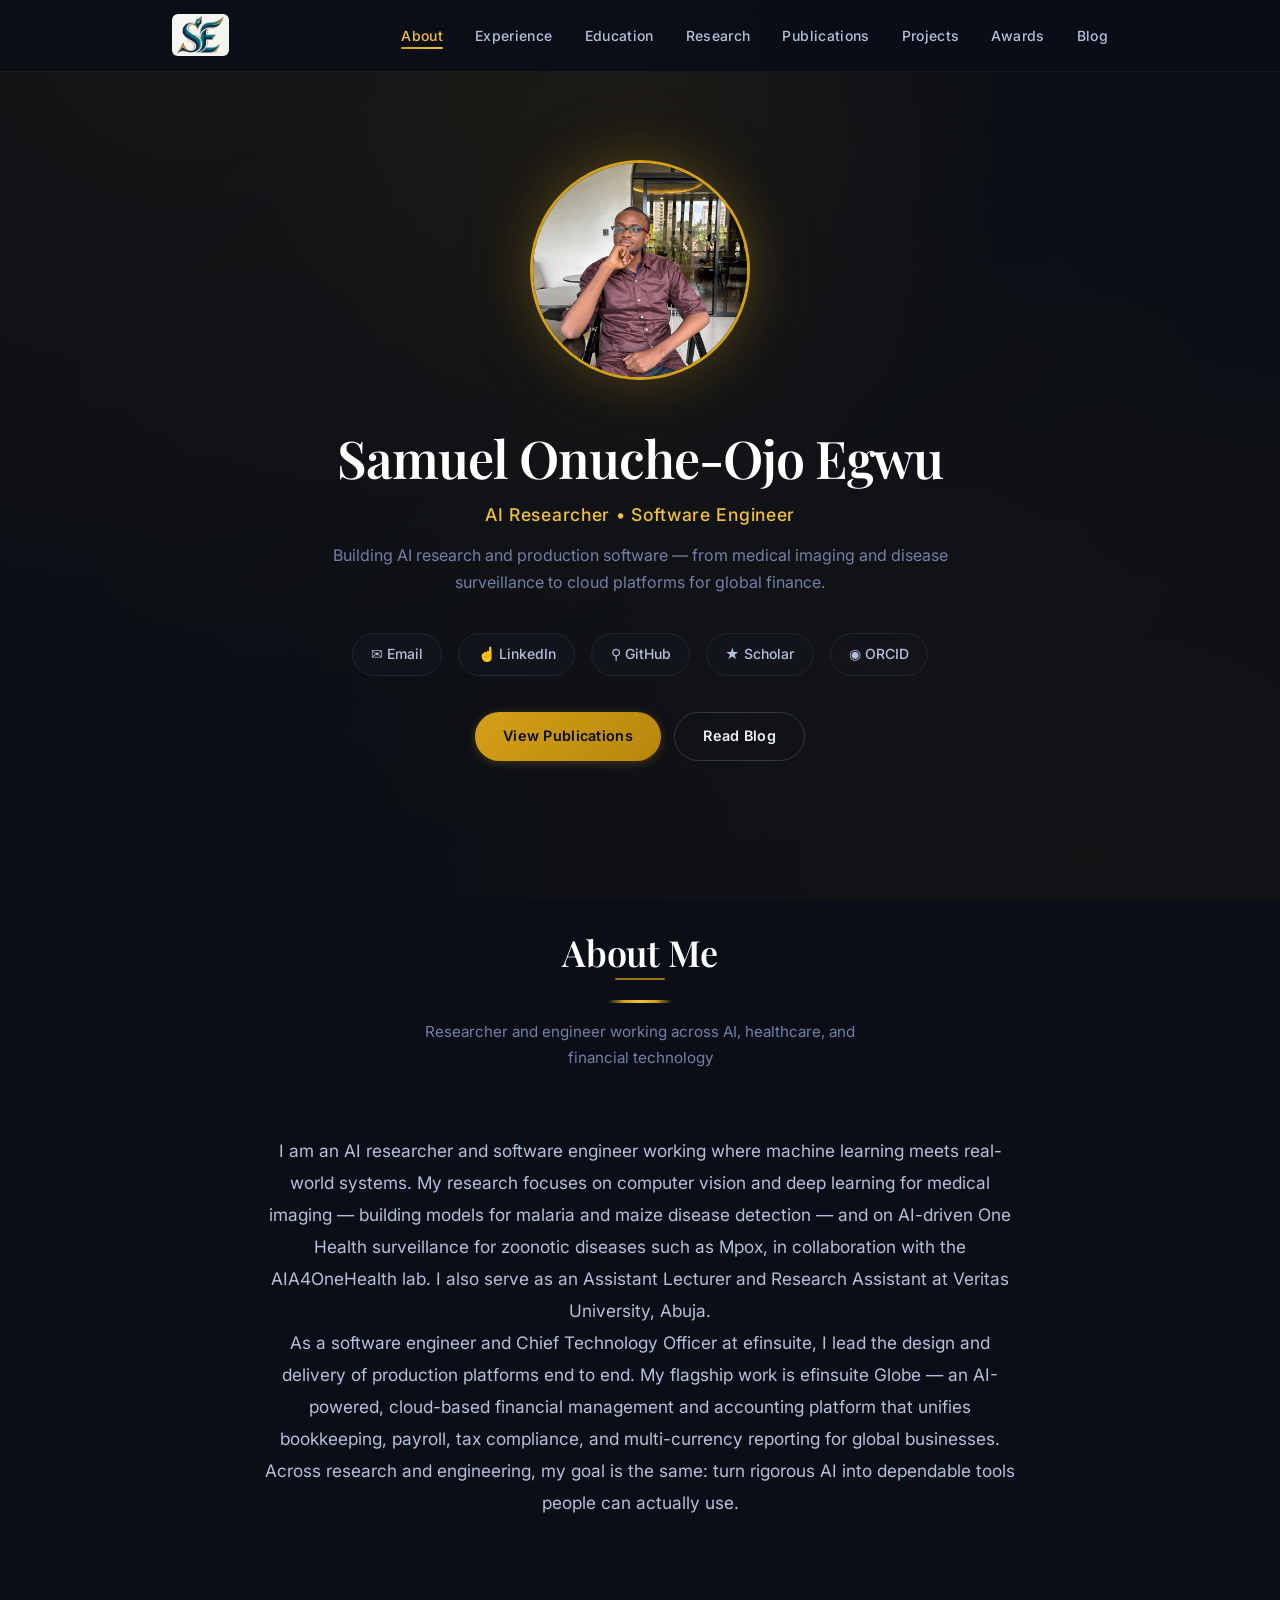
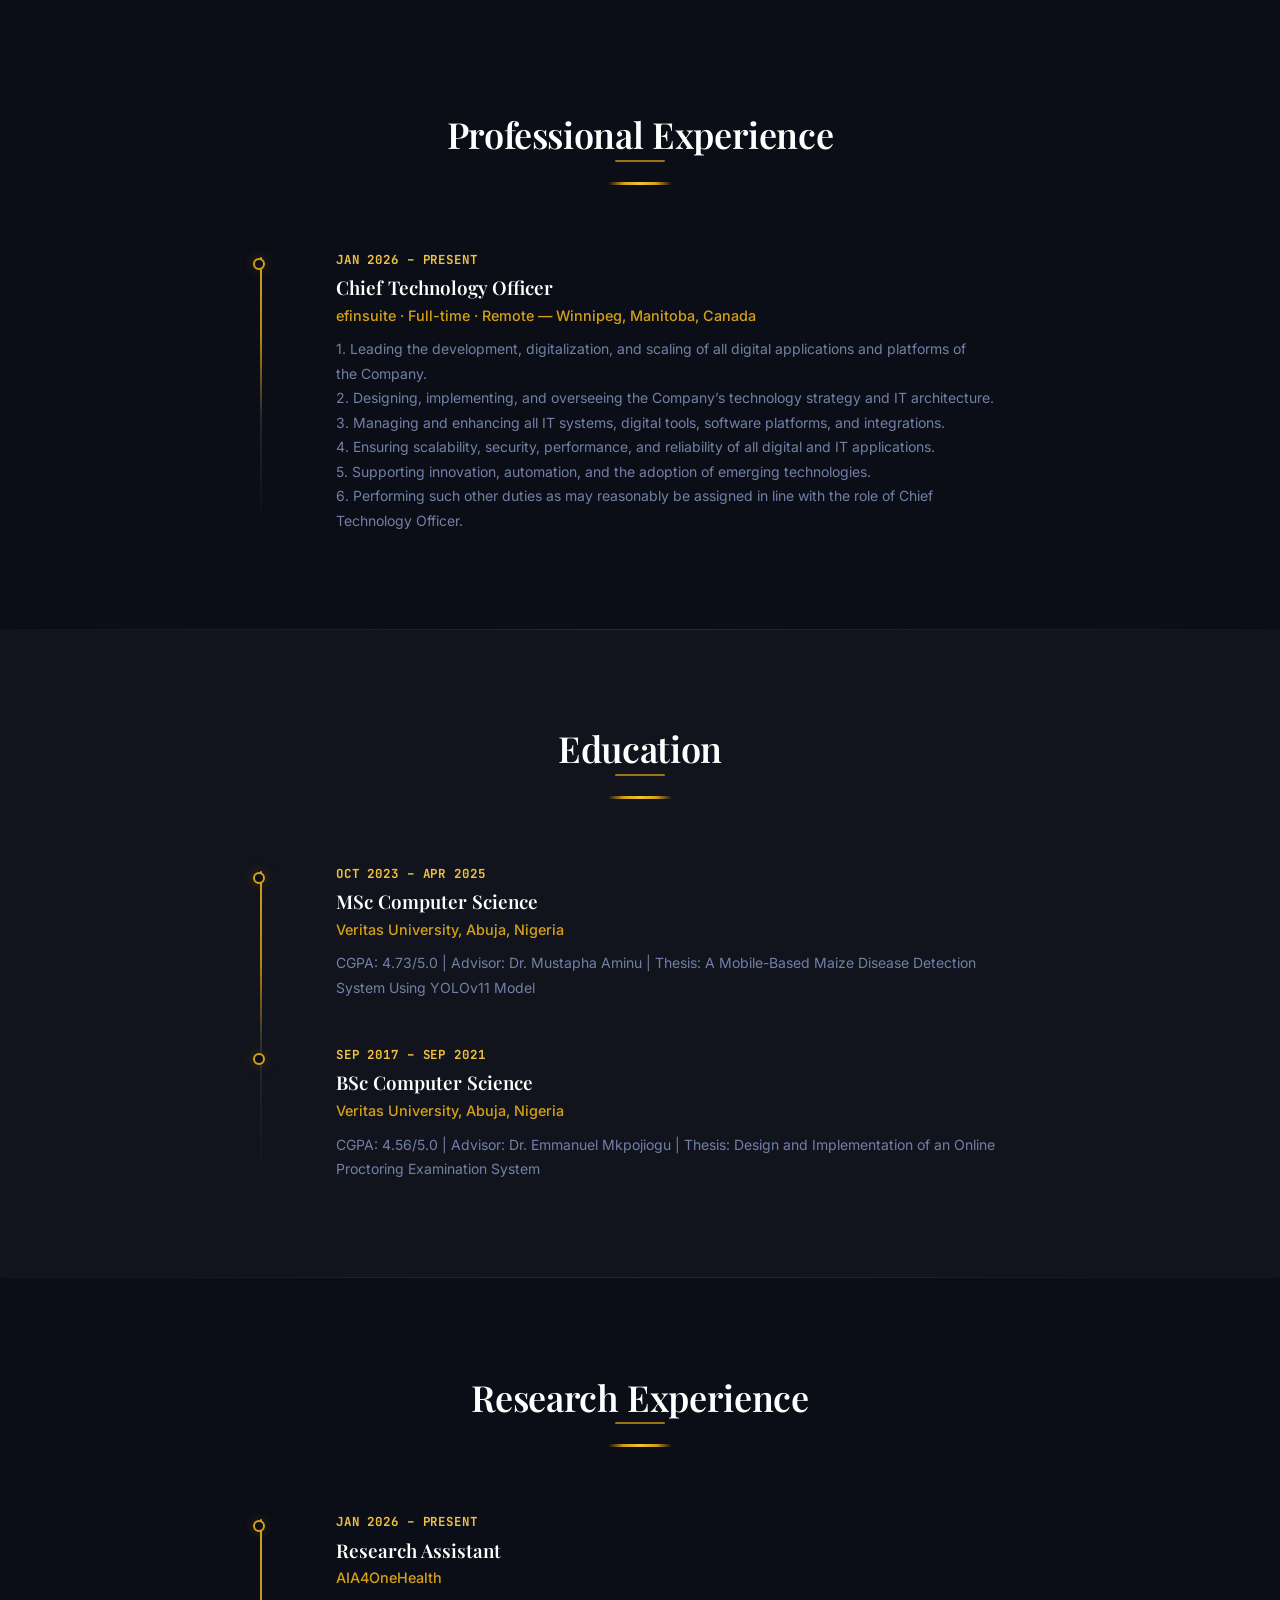
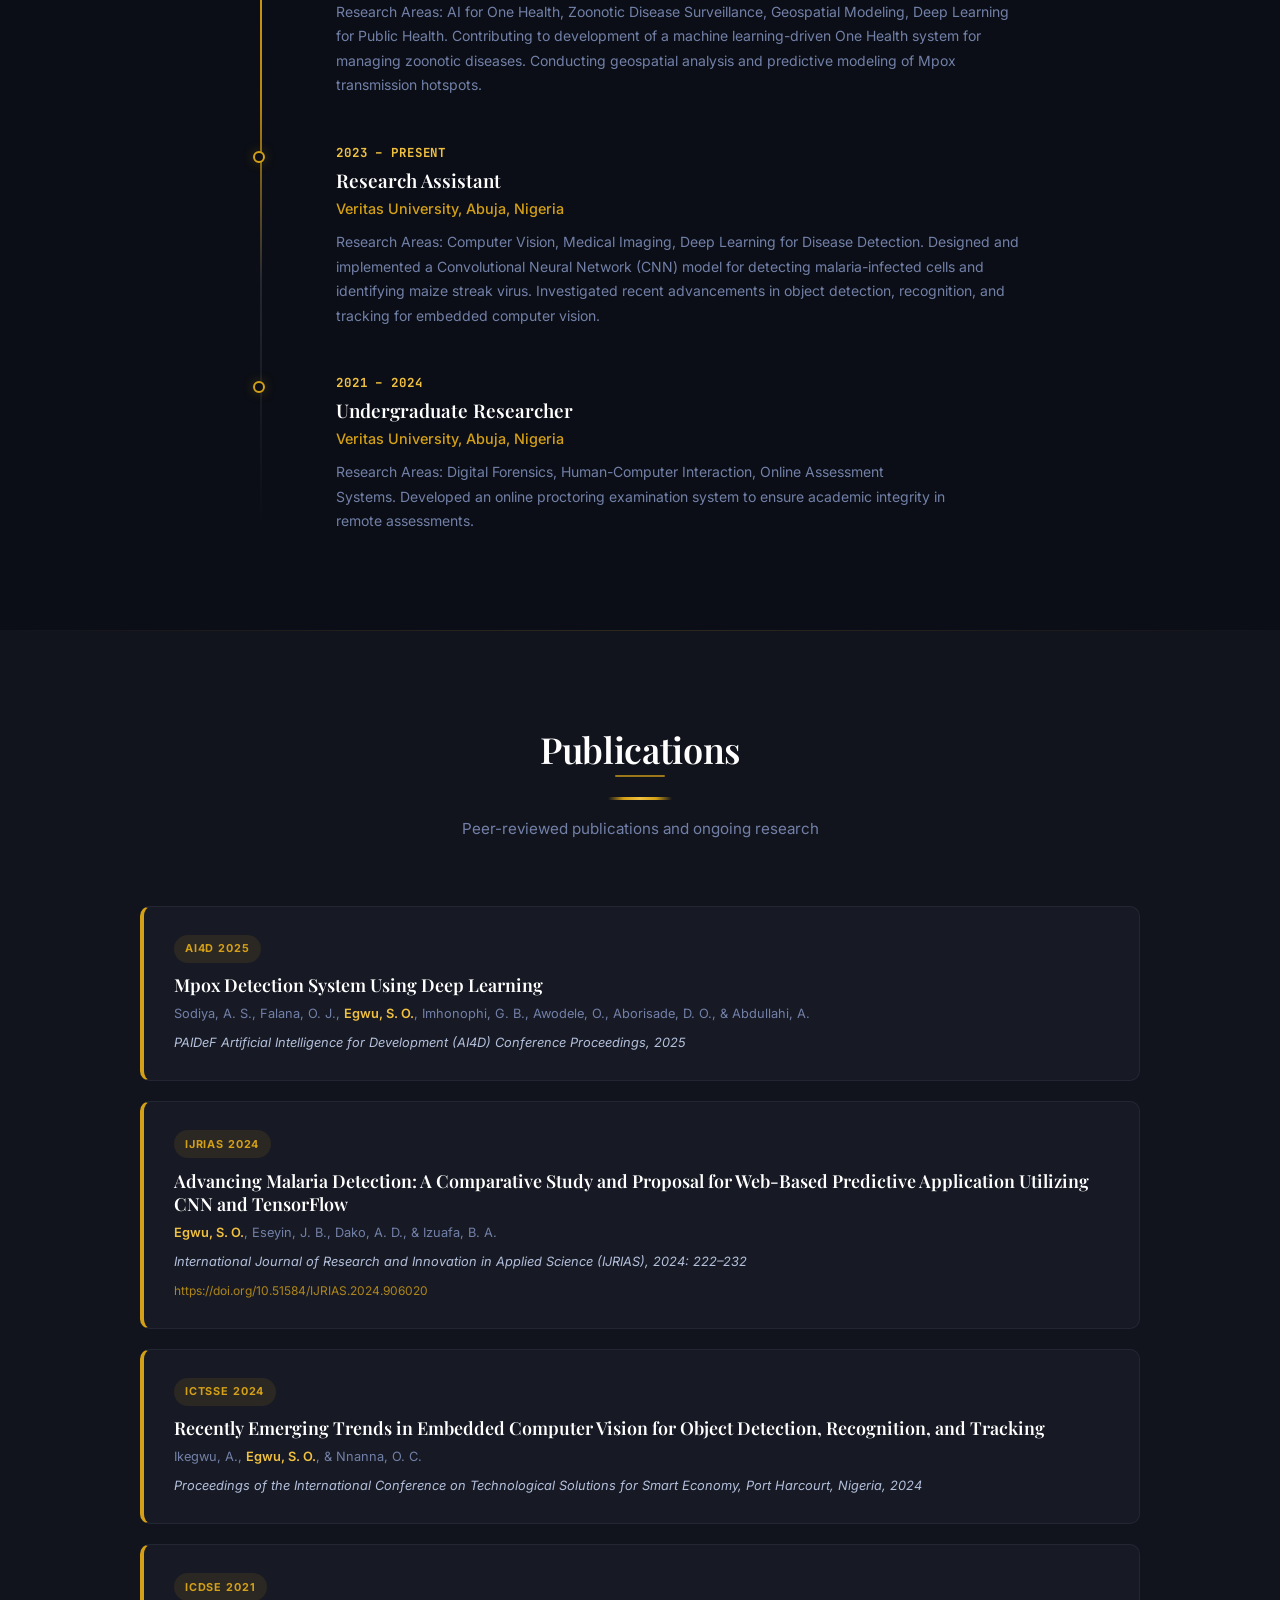
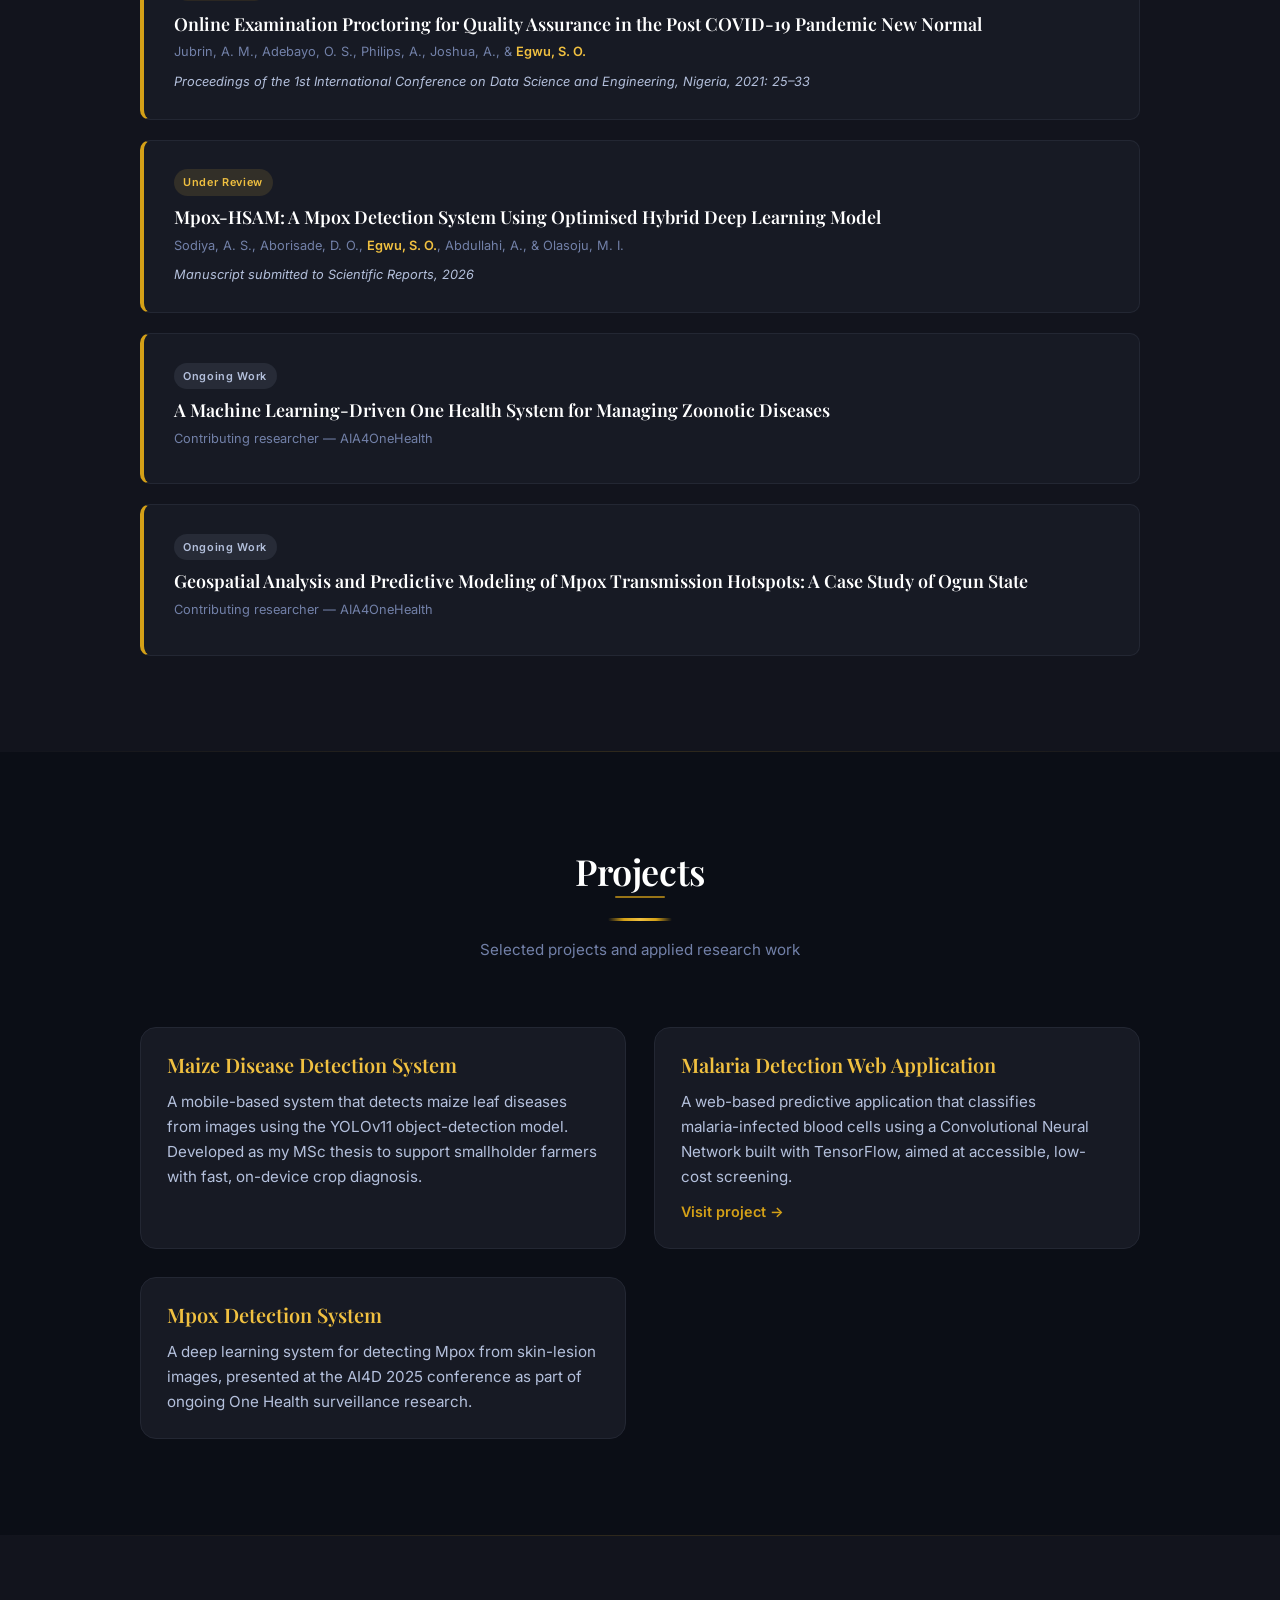
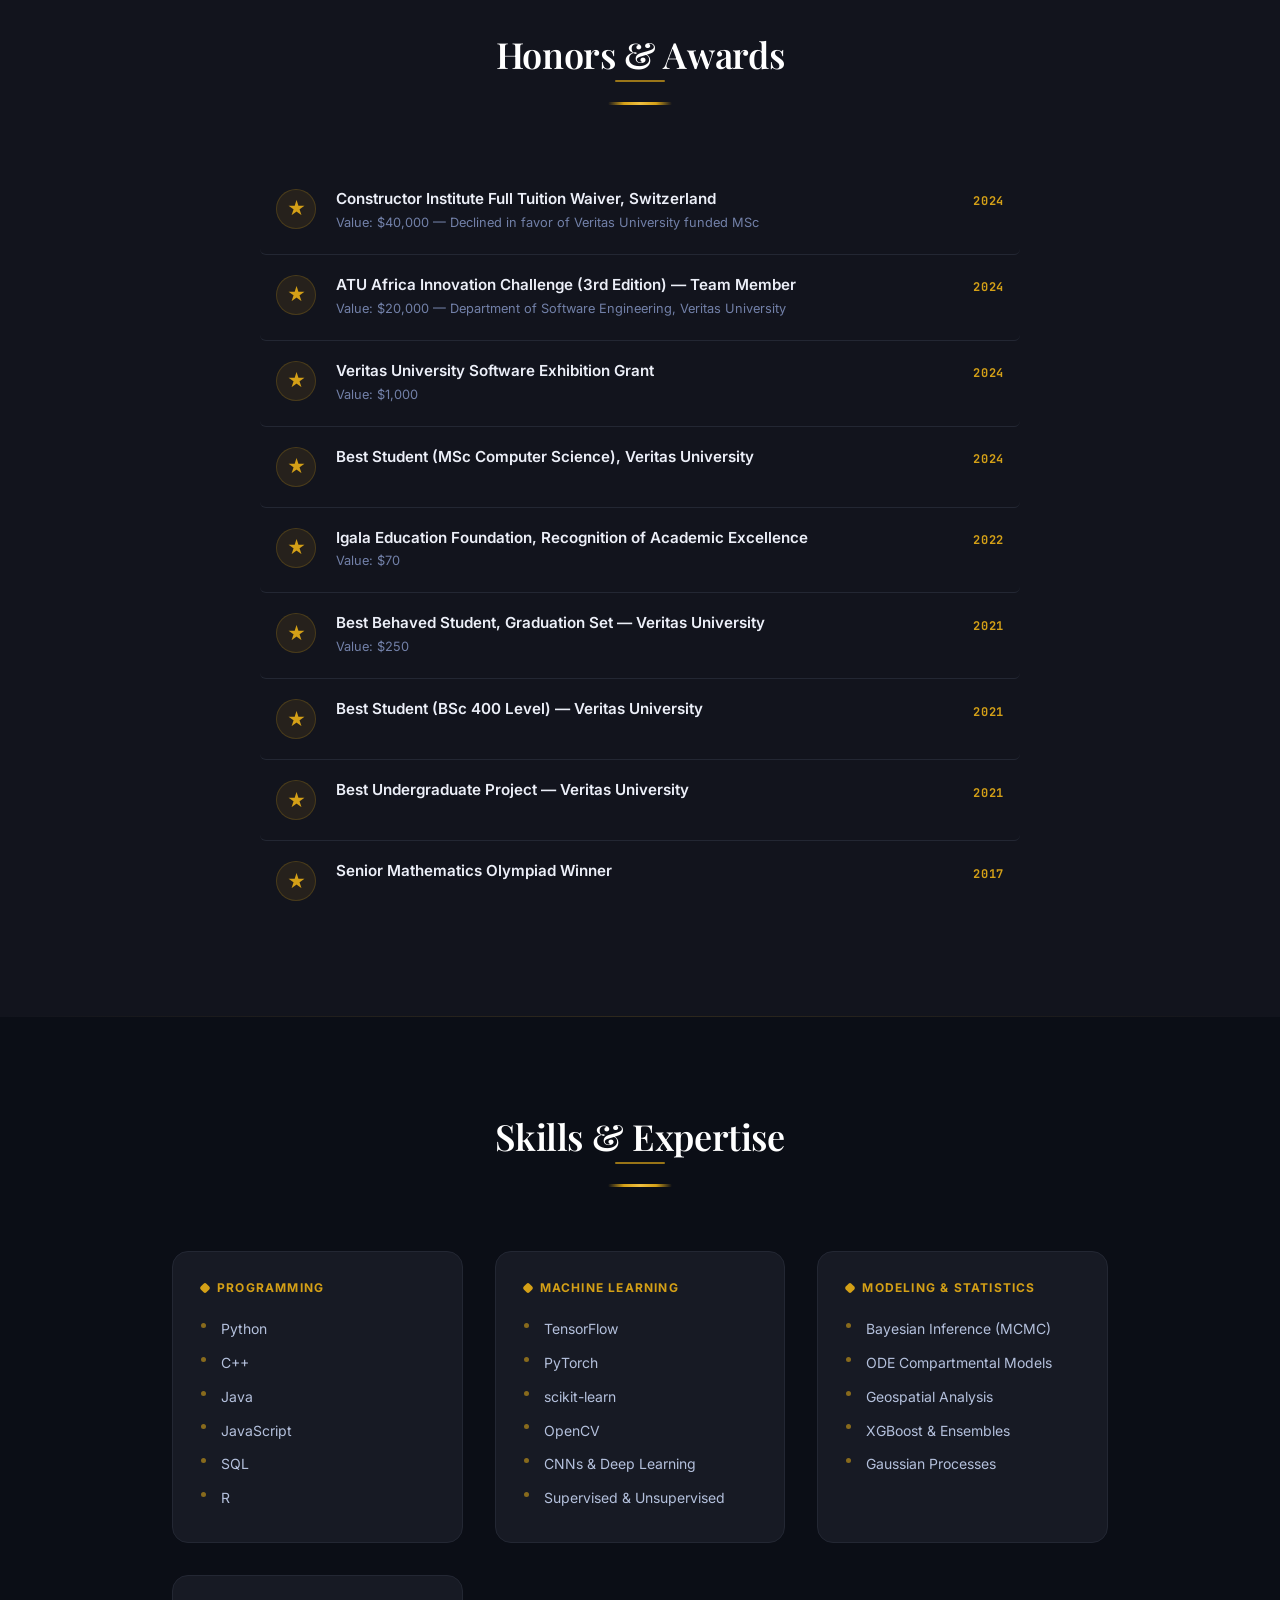
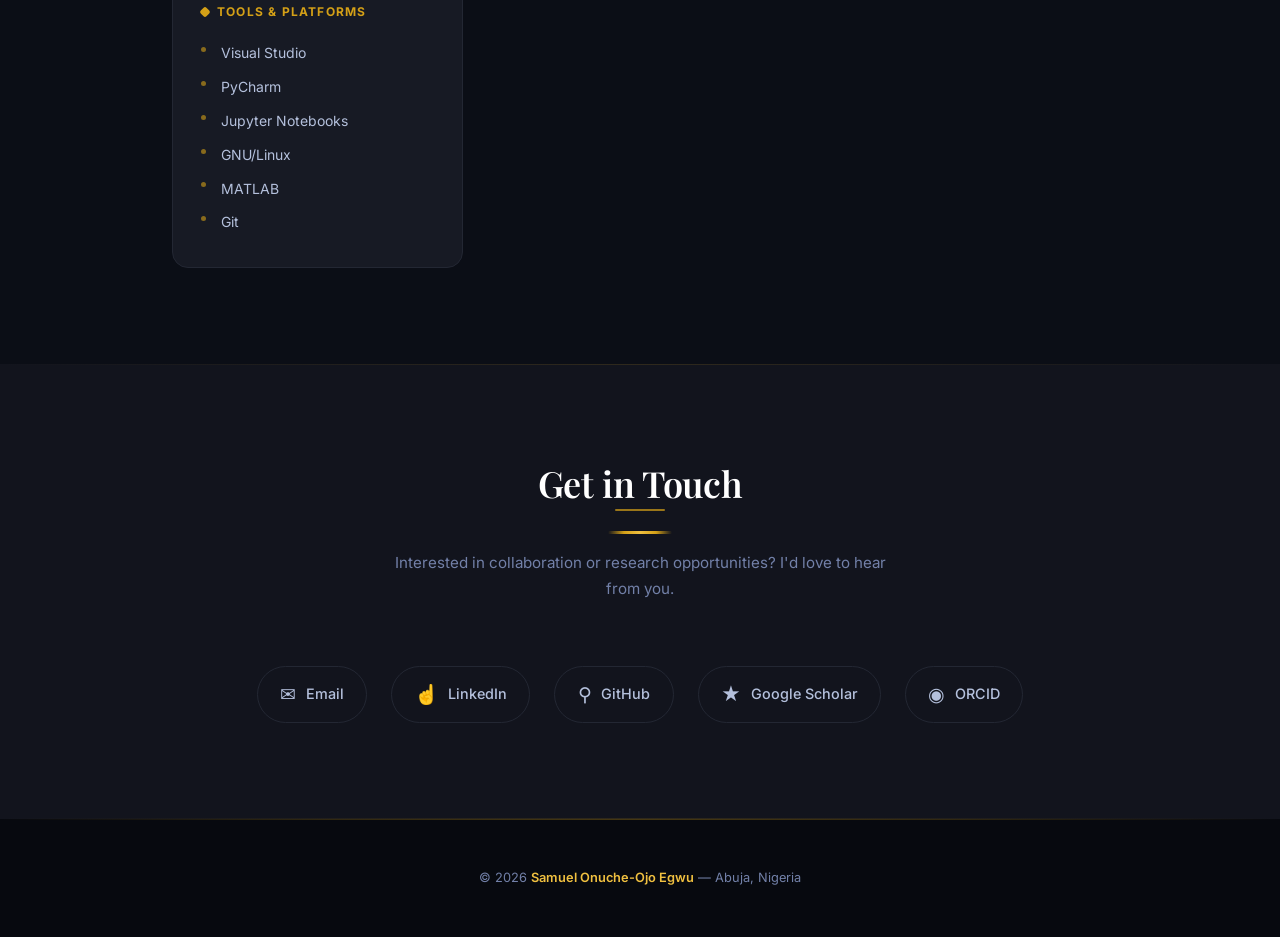
==== commit b45992bb: "" ====
--- a/index.html
+++ b/index.html
@@ -35,15 +35,31 @@
     "url": "https://egwusamuel.github.io/portfolio/",
     "image": "https://egwusamuel.github.io/portfolio/SamProfile.jpg",
     "email": "egwuonucheojosamuel@gmail.com",
-    "jobTitle": "AI Researcher and Software Engineer",
-    "worksFor": { "@type": "Organization", "name": "efinsuite" },
+    "description": "AI researcher and software engineer, and an Assistant Lecturer at Veritas University, Abuja. Works on computer vision and deep learning for medical imaging and One Health surveillance, and builds AI-powered fintech platforms including efinsuite Globe.",
+    "jobTitle": ["Assistant Lecturer", "AI Researcher", "Software Engineer"],
+    "worksFor": [
+      { "@type": "CollegeOrUniversity", "name": "Veritas University, Abuja", "url": "https://veritas.edu.ng" },
+      { "@type": "Organization", "name": "efinsuite", "url": "https://efintax.biz/" }
+    ],
+    "affiliation": { "@type": "CollegeOrUniversity", "name": "Veritas University, Abuja", "url": "https://veritas.edu.ng" },
     "alumniOf": { "@type": "CollegeOrUniversity", "name": "Veritas University, Abuja" },
+    "nationality": "Nigerian",
     "knowsAbout": ["Artificial Intelligence", "Machine Learning", "Computer Vision", "Medical Imaging", "Deep Learning", "Software Engineering"],
+    "identifier": { "@type": "PropertyValue", "propertyID": "ORCID", "value": "0009-0006-2023-9790" },
     "sameAs": [
       "https://www.linkedin.com/in/samuel-egwu-a2a7451a9",
       "https://github.com/EgwuSamuel",
-      "https://scholar.google.com/citations?user=53DZLn4AAAAJ"
+      "https://scholar.google.com/citations?user=53DZLn4AAAAJ",
+      "https://orcid.org/0009-0006-2023-9790"
     ]
+  }
+  </script>
+  <script type="application/ld+json">
+  {
+    "@context": "https://schema.org",
+    "@type": "WebSite",
+    "name": "Samuel Onuche-Ojo Egwu",
+    "url": "https://egwusamuel.github.io/portfolio/"
   }
   </script>
 
@@ -96,6 +112,7 @@
         <a href="https://www.linkedin.com/in/samuel-egwu-a2a7451a9" class="hero-link" target="_blank" rel="noopener">&#9757; LinkedIn</a>
         <a href="https://github.com/EgwuSamuel" class="hero-link" target="_blank" rel="noopener">&#9906; GitHub</a>
         <a href="https://scholar.google.com/citations?user=53DZLn4AAAAJ" class="hero-link" target="_blank" rel="noopener">&#9733; Scholar</a>
+        <a href="https://orcid.org/0009-0006-2023-9790" class="hero-link" target="_blank" rel="noopener">&#9673; ORCID</a>
       </div>
       <div class="hero-cta">
         <a href="#publications" class="btn btn-primary">View Publications</a>
@@ -248,6 +265,10 @@
       <a href="https://scholar.google.com/citations?user=53DZLn4AAAAJ" class="contact-item" target="_blank" rel="noopener">
         <span class="contact-icon">&#9733;</span>
         <span>Google Scholar</span>
+      </a>
+      <a href="https://orcid.org/0009-0006-2023-9790" class="contact-item" target="_blank" rel="noopener">
+        <span class="contact-icon">&#9673;</span>
+        <span>ORCID</span>
       </a>
     </div>
   </section>
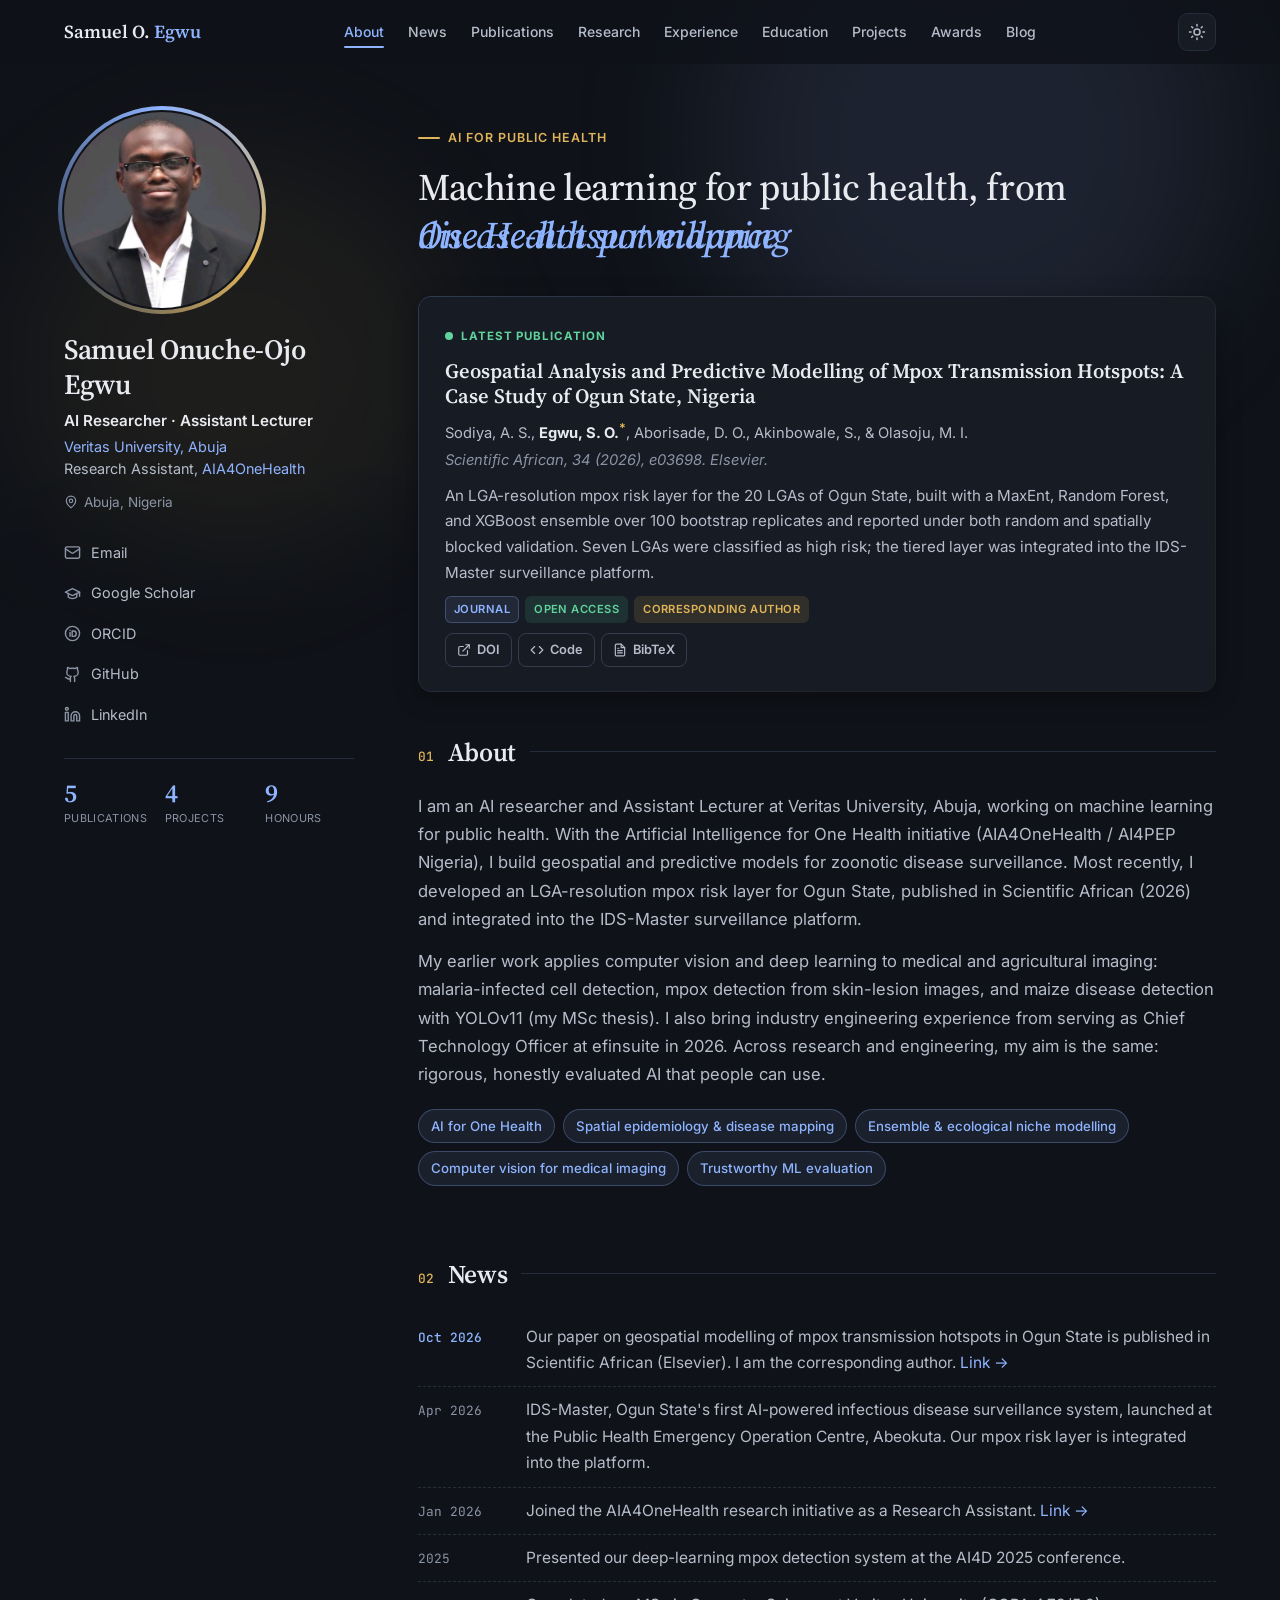
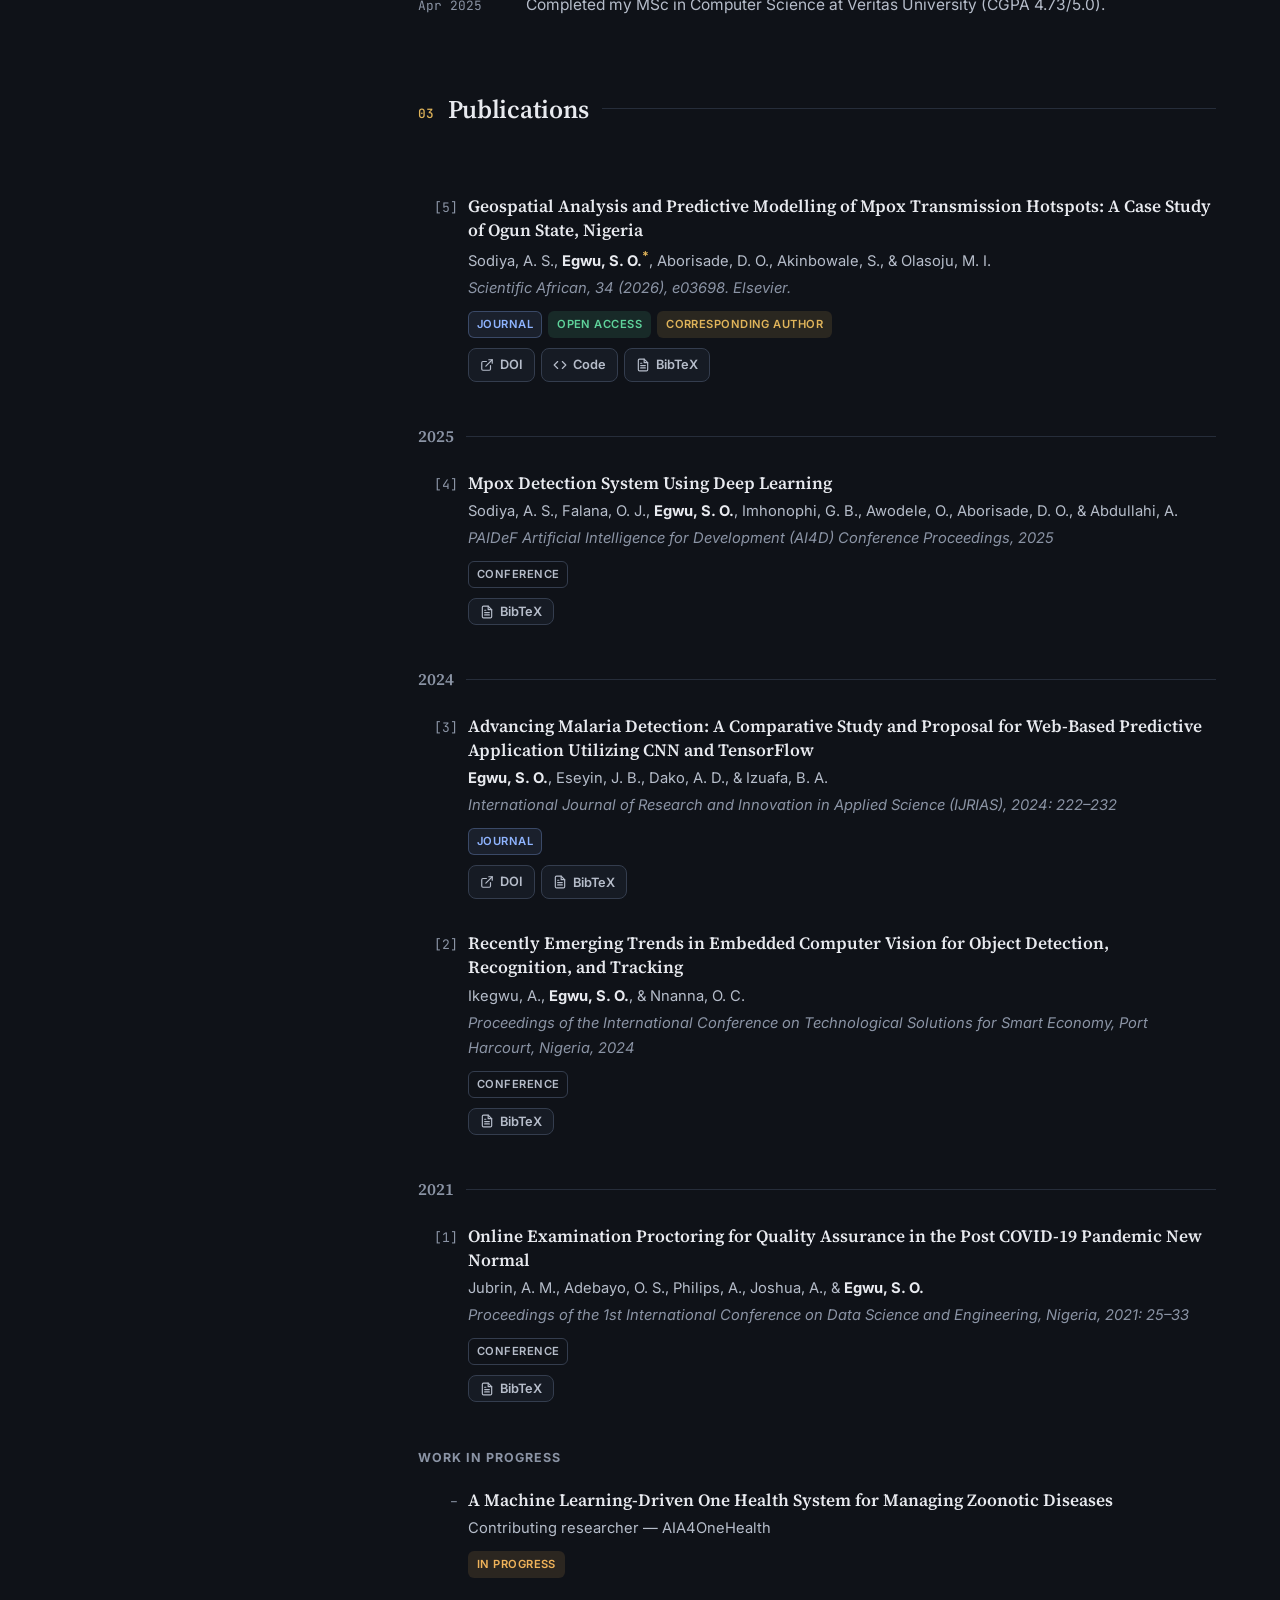
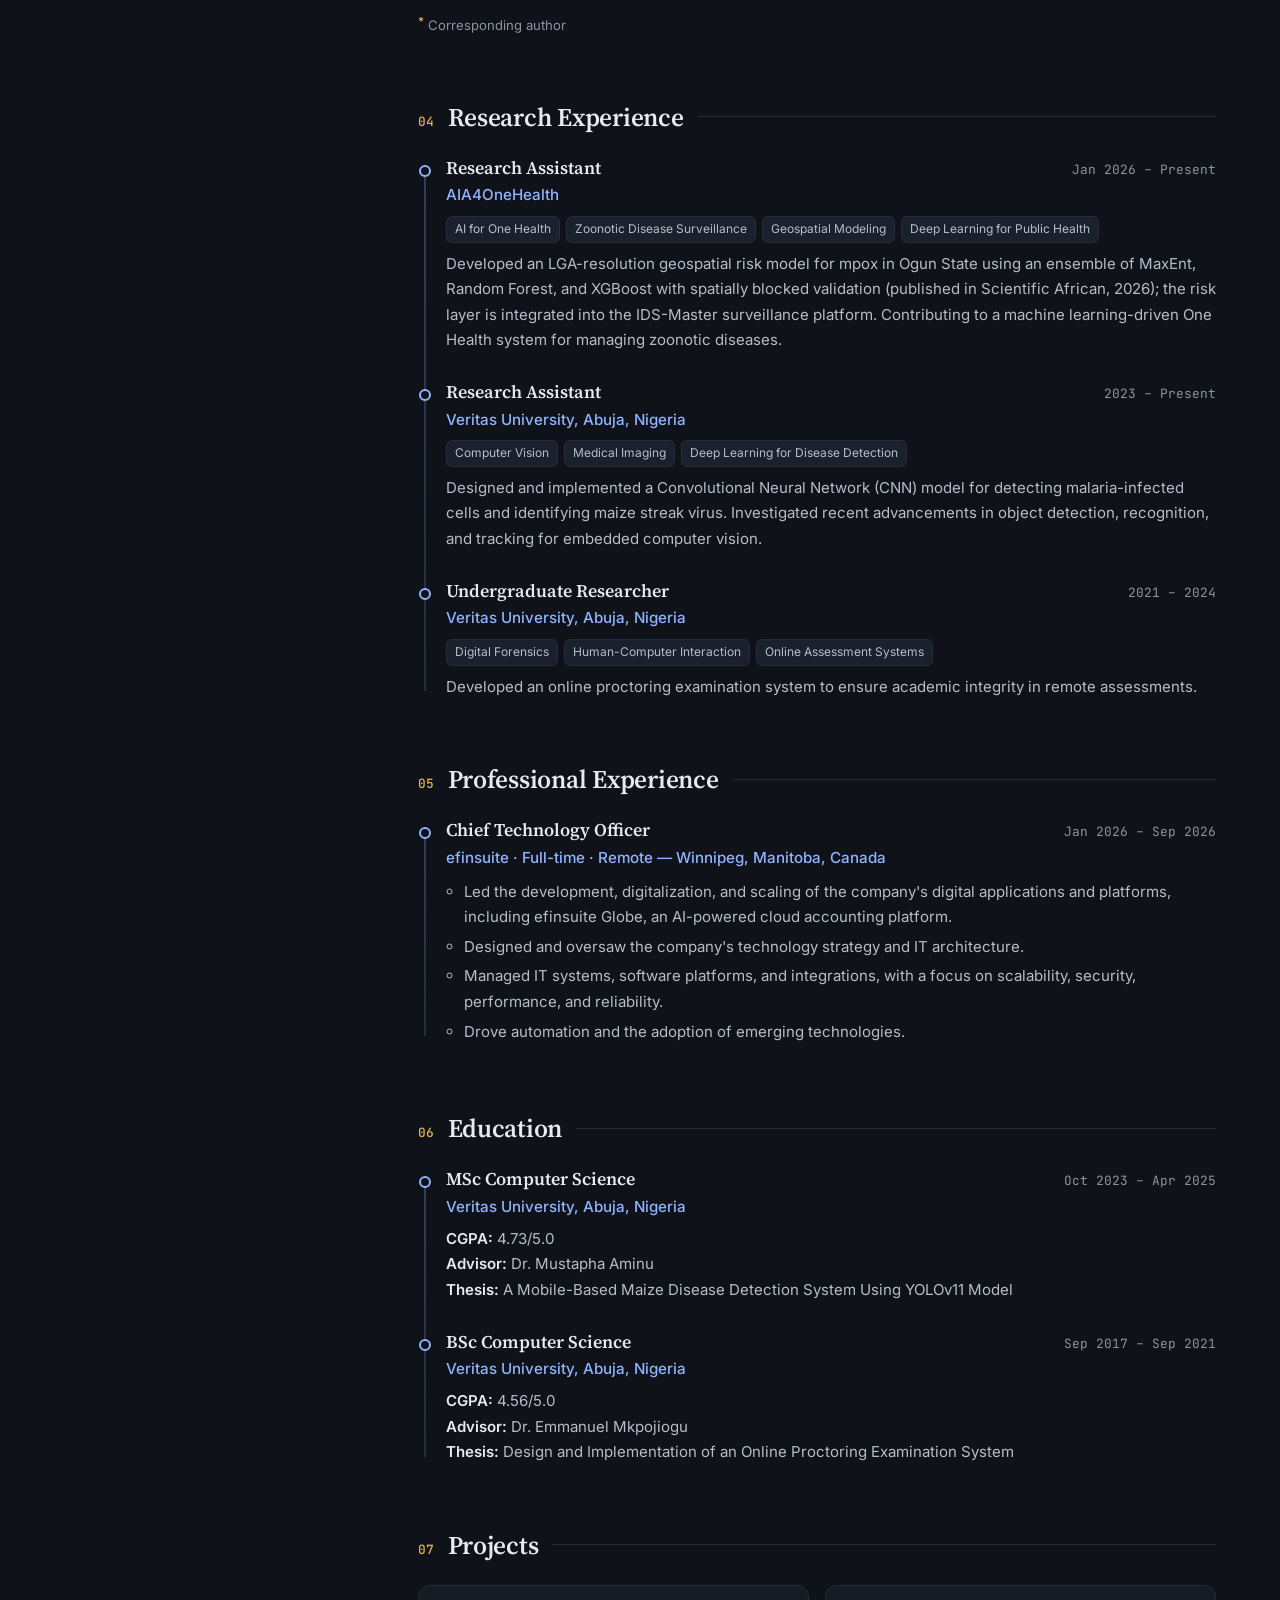
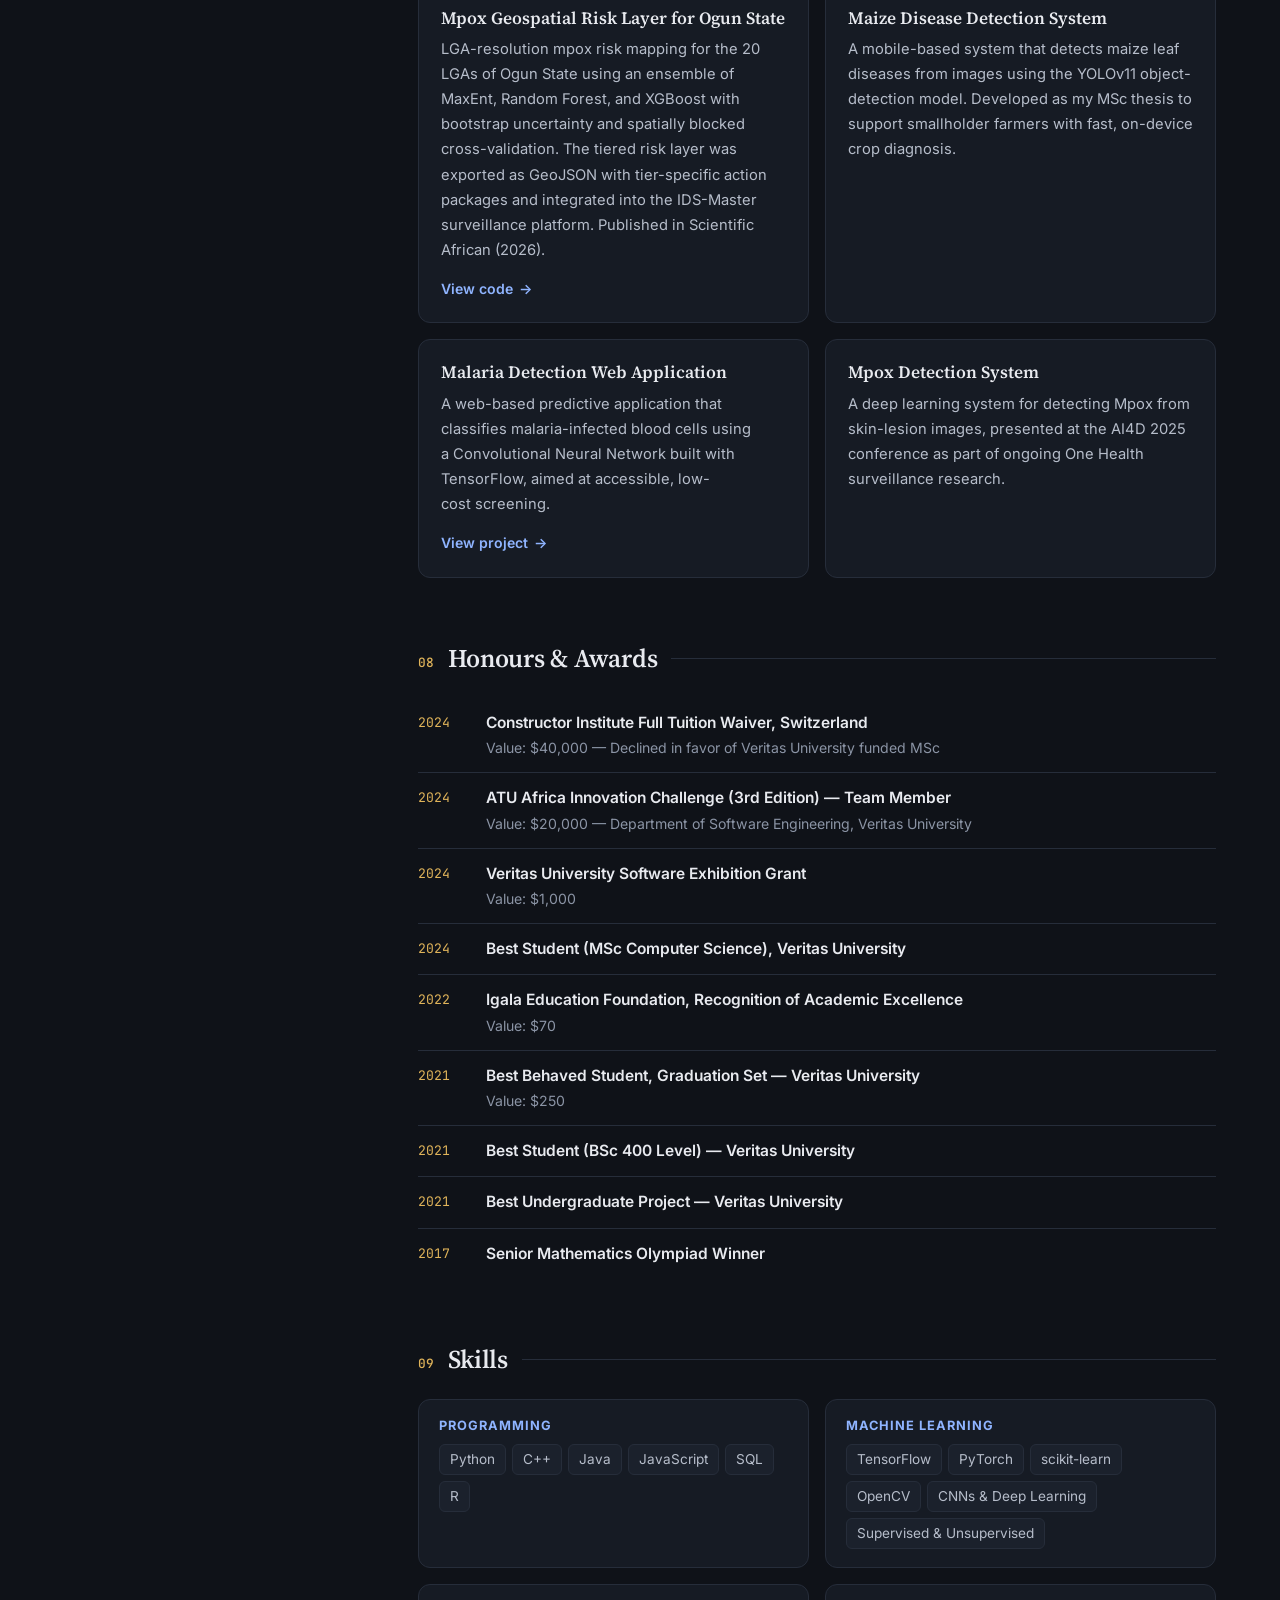
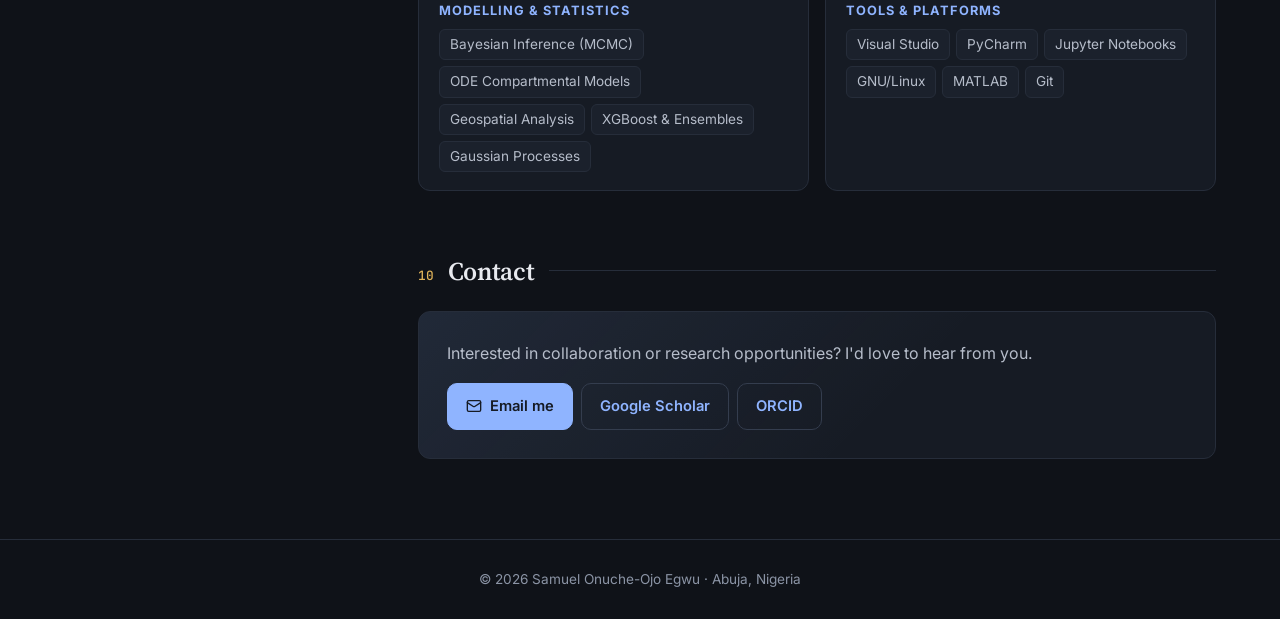
==== commit c245f9c9: "Add Scientific African paper, end efinsuite role, academic redesign - Publications: add "Geospatial " ====
--- a/index.html
+++ b/index.html
@@ -3,29 +3,29 @@
 <head>
   <meta charset="UTF-8">
   <meta name="viewport" content="width=device-width, initial-scale=1.0">
-  <title>Samuel Onuche-Ojo Egwu — AI Researcher & Software Engineer</title>
-  <meta name="description" content="Samuel Onuche-Ojo Egwu — AI researcher and software engineer. Computer vision and deep learning for healthcare, plus AI-powered fintech including efinsuite Globe. MSc Computer Science, Veritas University.">
+  <title>Samuel Onuche-Ojo Egwu — AI Researcher</title>
+  <meta name="description" content="Samuel Onuche-Ojo Egwu — AI researcher and Assistant Lecturer at Veritas University, Abuja. Machine learning for public health: spatial epidemiology, One Health disease surveillance, and computer vision for medical imaging.">
   <meta name="author" content="Samuel Onuche-Ojo Egwu">
   <meta name="robots" content="index, follow">
   <link rel="canonical" href="https://egwusamuel.github.io/portfolio/">
 
   <!-- Open Graph (link previews on LinkedIn, WhatsApp, Facebook) -->
   <meta property="og:type" content="profile">
-  <meta property="og:title" content="Samuel Onuche-Ojo Egwu — AI Researcher & Software Engineer">
-  <meta property="og:description" content="AI researcher and software engineer. Computer vision and deep learning for healthcare, plus AI-powered fintech including efinsuite Globe.">
+  <meta property="og:title" content="Samuel Onuche-Ojo Egwu — AI Researcher">
+  <meta property="og:description" content="Machine learning for public health: spatial epidemiology, One Health disease surveillance, and computer vision for medical imaging.">
   <meta property="og:url" content="https://egwusamuel.github.io/portfolio/">
-  <meta property="og:image" content="https://egwusamuel.github.io/portfolio/SamProfile.jpg">
+  <meta property="og:image" content="https://egwusamuel.github.io/portfolio/Sam_Egwu-Profile.png">
   <meta property="og:site_name" content="Samuel Onuche-Ojo Egwu">
   <meta property="profile:first_name" content="Samuel">
   <meta property="profile:last_name" content="Egwu">
 
   <!-- Twitter / X card -->
   <meta name="twitter:card" content="summary_large_image">
-  <meta name="twitter:title" content="Samuel Onuche-Ojo Egwu — AI Researcher & Software Engineer">
-  <meta name="twitter:description" content="AI researcher and software engineer. Computer vision and deep learning for healthcare, plus AI-powered fintech including efinsuite Globe.">
-  <meta name="twitter:image" content="https://egwusamuel.github.io/portfolio/SamProfile.jpg">
-
-  <!-- Structured data: tells Google this page is about the person Samuel Onuche-Ojo Egwu -->
+  <meta name="twitter:title" content="Samuel Onuche-Ojo Egwu — AI Researcher">
+  <meta name="twitter:description" content="Machine learning for public health: spatial epidemiology, One Health disease surveillance, and computer vision for medical imaging.">
+  <meta name="twitter:image" content="https://egwusamuel.github.io/portfolio/Sam_Egwu-Profile.png">
+
+  <!-- Structured data: the person -->
   <script type="application/ld+json">
   {
     "@context": "https://schema.org",
@@ -33,24 +33,46 @@
     "name": "Samuel Onuche-Ojo Egwu",
     "alternateName": "Samuel Egwu",
     "url": "https://egwusamuel.github.io/portfolio/",
-    "image": "https://egwusamuel.github.io/portfolio/SamProfile.jpg",
+    "image": "https://egwusamuel.github.io/portfolio/Sam_Egwu-Profile.png",
     "email": "egwuonucheojosamuel@gmail.com",
-    "description": "AI researcher and software engineer, and an Assistant Lecturer at Veritas University, Abuja. Works on computer vision and deep learning for medical imaging and One Health surveillance, and builds AI-powered fintech platforms including efinsuite Globe.",
-    "jobTitle": ["Assistant Lecturer", "AI Researcher", "Software Engineer"],
-    "worksFor": [
+    "description": "AI researcher and Assistant Lecturer at Veritas University, Abuja. Works on machine learning for public health: geospatial modelling for One Health disease surveillance and computer vision for medical imaging.",
+    "jobTitle": ["Assistant Lecturer", "AI Researcher"],
+    "worksFor": { "@type": "CollegeOrUniversity", "name": "Veritas University, Abuja", "url": "https://veritas.edu.ng" },
+    "affiliation": [
       { "@type": "CollegeOrUniversity", "name": "Veritas University, Abuja", "url": "https://veritas.edu.ng" },
-      { "@type": "Organization", "name": "efinsuite", "url": "https://efintax.biz/" }
+      { "@type": "Organization", "name": "AIA4OneHealth", "url": "https://aia4onehealth.org/" }
     ],
-    "affiliation": { "@type": "CollegeOrUniversity", "name": "Veritas University, Abuja", "url": "https://veritas.edu.ng" },
     "alumniOf": { "@type": "CollegeOrUniversity", "name": "Veritas University, Abuja" },
     "nationality": "Nigerian",
-    "knowsAbout": ["Artificial Intelligence", "Machine Learning", "Computer Vision", "Medical Imaging", "Deep Learning", "Software Engineering"],
+    "knowsAbout": ["Artificial Intelligence", "Machine Learning", "Spatial Epidemiology", "One Health", "Ecological Niche Modelling", "Computer Vision", "Medical Imaging", "Deep Learning"],
     "identifier": { "@type": "PropertyValue", "propertyID": "ORCID", "value": "0009-0006-2023-9790" },
     "sameAs": [
       "https://www.linkedin.com/in/samuel-egwu-a2a7451a9",
       "https://github.com/EgwuSamuel",
       "https://scholar.google.com/citations?user=53DZLn4AAAAJ",
-      "https://orcid.org/0009-0006-2023-9790"
+      "https://orcid.org/0009-0006-2023-9790",
+      "https://www.wikidata.org/wiki/Q140421142"
+    ]
+  }
+  </script>
+  <!-- Structured data: latest journal article -->
+  <script type="application/ld+json">
+  {
+    "@context": "https://schema.org",
+    "@type": "ScholarlyArticle",
+    "headline": "Geospatial analysis and predictive modelling of mpox transmission hotspots: a case study of Ogun State, Nigeria",
+    "datePublished": "2026-10-13",
+    "isPartOf": { "@type": "PublicationVolume", "volumeNumber": "34", "isPartOf": { "@type": "Periodical", "name": "Scientific African", "issn": "2468-2276" } },
+    "pagination": "e03698",
+    "publisher": { "@type": "Organization", "name": "Elsevier" },
+    "sameAs": "https://doi.org/10.1016/j.sciaf.2026.e03698",
+    "license": "https://creativecommons.org/licenses/by/4.0/",
+    "author": [
+      { "@type": "Person", "name": "Adesina Simon Sodiya" },
+      { "@type": "Person", "name": "Samuel Onuche-Ojo Egwu", "url": "https://egwusamuel.github.io/portfolio/" },
+      { "@type": "Person", "name": "Dada Olaniyi Aborisade" },
+      { "@type": "Person", "name": "Saheed Akinbowale" },
+      { "@type": "Person", "name": "Mary Idowu Olasoju" }
     ]
   }
   </script>
@@ -63,11 +85,20 @@
   }
   </script>
 
+  <!-- Dark by default; a saved choice from the toggle wins. Set before first paint (no flash). -->
+  <script>
+    (function () { var t = 'dark'; try { var s = localStorage.getItem('site_theme'); if (s === 'light' || s === 'dark') t = s; } catch (e) {} document.documentElement.setAttribute('data-theme', t); })();
+  </script>
+
   <link rel="icon" href="favicon.ico" sizes="any">
   <link rel="icon" type="image/png" sizes="32x32" href="favicon-32x32.png">
   <link rel="icon" type="image/png" sizes="16x16" href="favicon-16x16.png">
   <link rel="apple-touch-icon" href="apple-touch-icon.png">
-  <link rel="stylesheet" href="style.css">
+  <link rel="preconnect" href="https://fonts.googleapis.com">
+  <link rel="preconnect" href="https://fonts.gstatic.com" crossorigin>
+  <link rel="stylesheet" href="https://fonts.googleapis.com/css2?family=Inter:wght@400;500;600;700&family=JetBrains+Mono:wght@400;500&family=Source+Serif+4:ital,opsz,wght@0,8..60,400;0,8..60,500;0,8..60,600;0,8..60,700;1,8..60,400;1,8..60,500&display=swap">
+  <link rel="stylesheet" href="academic.css">
+  <link rel="preload" as="image" href="profile-480.jpg">
   <script src="data.js"></script>
   <!-- Google Analytics -->
   <script async src="https://www.googletagmanager.com/gtag/js?id=G-796SDYQKFT"></script>
@@ -79,379 +110,426 @@
   </script>
 </head>
 <body>
+  <a class="skip-link" href="#main">Skip to content</a>
+  <div class="progress" aria-hidden="true"></div>
+  <div class="backdrop" aria-hidden="true"><div class="blob blob-1"></div><div class="blob blob-2"></div></div>
 
   <!-- Navigation -->
-  <nav class="navbar">
-    <div class="container">
-      <a href="index.html" class="logo"><img src="Logo.JPG" alt="S.O. Egwu" class="logo-img" height="40"></a>
-      <button class="nav-toggle" id="nav-toggle" aria-label="Toggle navigation" aria-expanded="false" aria-controls="nav-links">
-        <span></span><span></span><span></span>
-      </button>
+  <nav class="nav" aria-label="Main">
+    <div class="nav-inner">
+      <a href="index.html" class="brand">Samuel O. <span>Egwu</span></a>
       <ul class="nav-links" id="nav-links">
-        <li><a href="#about" class="nav-active">About</a></li>
+        <li><a href="#about">About</a></li>
+        <li><a href="#news">News</a></li>
+        <li><a href="#publications">Publications</a></li>
+        <li><a href="#research">Research</a></li>
         <li><a href="#experience">Experience</a></li>
         <li><a href="#education">Education</a></li>
-        <li><a href="#research">Research</a></li>
-        <li><a href="#publications">Publications</a></li>
         <li><a href="#projects">Projects</a></li>
         <li><a href="#awards">Awards</a></li>
         <li><a href="blog.html">Blog</a></li>
       </ul>
+      <div class="nav-tools">
+        <button class="icon-btn theme-toggle" type="button" aria-label="Toggle dark theme">
+          <svg class="icon-moon" viewBox="0 0 24 24" fill="none" stroke="currentColor" stroke-width="2" stroke-linecap="round" stroke-linejoin="round" aria-hidden="true"><path d="M12 3a6 6 0 0 0 9 9 9 9 0 1 1-9-9Z"/></svg>
+          <svg class="icon-sun" viewBox="0 0 24 24" fill="none" stroke="currentColor" stroke-width="2" stroke-linecap="round" stroke-linejoin="round" aria-hidden="true"><circle cx="12" cy="12" r="4"/><path d="M12 2v2M12 20v2M4.93 4.93l1.41 1.41M17.66 17.66l1.41 1.41M2 12h2M20 12h2M6.34 17.66l-1.41 1.41M19.07 4.93l-1.41 1.41"/></svg>
+        </button>
+        <button class="icon-btn nav-toggle" id="nav-toggle" type="button" aria-label="Toggle navigation" aria-expanded="false" aria-controls="nav-links">
+          <span class="bars"><span></span><span></span><span></span></span>
+        </button>
+      </div>
     </div>
   </nav>
 
-  <!-- Hero -->
-  <header class="hero">
-    <div class="container">
-      <img src="SamProfile.jpg" alt="Samuel Onuche-Ojo Egwu" class="hero-profile" width="450" height="450">
+  <div class="page">
+
+    <!-- Profile sidebar -->
+    <aside class="profile" aria-label="Profile">
+      <div class="avatar-wrap">
+        <img src="profile-480.jpg" alt="Samuel Onuche-Ojo Egwu" class="avatar" width="480" height="480" decoding="async">
+      </div>
       <h1>Samuel Onuche-Ojo Egwu</h1>
-      <p class="hero-subtitle">AI Researcher &bull; Software Engineer</p>
-      <p class="hero-tagline">Building AI research and production software &mdash; from medical imaging and disease surveillance to cloud platforms for global finance.</p>
-      <div class="hero-links">
-        <a href="mailto:egwuonucheojosamuel@gmail.com" class="hero-link" title="Email">&#9993; Email</a>
-        <a href="https://www.linkedin.com/in/samuel-egwu-a2a7451a9" class="hero-link" target="_blank" rel="noopener">&#9757; LinkedIn</a>
-        <a href="https://github.com/EgwuSamuel" class="hero-link" target="_blank" rel="noopener">&#9906; GitHub</a>
-        <a href="https://scholar.google.com/citations?user=53DZLn4AAAAJ" class="hero-link" target="_blank" rel="noopener">&#9733; Scholar</a>
-        <a href="https://orcid.org/0009-0006-2023-9790" class="hero-link" target="_blank" rel="noopener">&#9673; ORCID</a>
+      <p class="role">AI Researcher · Assistant Lecturer</p>
+      <p class="affil"><a href="https://veritas.edu.ng" target="_blank" rel="noopener">Veritas University, Abuja</a><br>Research Assistant, <a href="https://aia4onehealth.org/" target="_blank" rel="noopener">AIA4OneHealth</a></p>
+      <p class="loc">
+        <svg viewBox="0 0 24 24" fill="none" stroke="currentColor" stroke-width="2" stroke-linecap="round" stroke-linejoin="round" aria-hidden="true"><path d="M20 10c0 6-8 12-8 12s-8-6-8-12a8 8 0 0 1 16 0Z"/><circle cx="12" cy="10" r="3"/></svg>
+        Abuja, Nigeria
+      </p>
+      <ul class="profile-links">
+        <li><a href="mailto:egwuonucheojosamuel@gmail.com">
+          <svg viewBox="0 0 24 24" fill="none" stroke="currentColor" stroke-width="2" stroke-linecap="round" stroke-linejoin="round" aria-hidden="true"><rect x="2" y="4" width="20" height="16" rx="2"/><path d="m22 7-8.97 5.7a1.94 1.94 0 0 1-2.06 0L2 7"/></svg>Email</a></li>
+        <li><a href="https://scholar.google.com/citations?user=53DZLn4AAAAJ" target="_blank" rel="noopener">
+          <svg viewBox="0 0 24 24" fill="none" stroke="currentColor" stroke-width="2" stroke-linecap="round" stroke-linejoin="round" aria-hidden="true"><path d="M22 10 12 5 2 10l10 5 10-5Z"/><path d="M6 12v5c3 3 9 3 12 0v-5"/><path d="M22 10v6"/></svg>Google Scholar</a></li>
+        <li><a href="https://orcid.org/0009-0006-2023-9790" target="_blank" rel="noopener">
+          <svg viewBox="0 0 24 24" fill="none" stroke="currentColor" stroke-width="2" stroke-linecap="round" stroke-linejoin="round" aria-hidden="true"><circle cx="12" cy="12" r="10"/><path d="M8.5 10.5V16M8.5 7.5v.01M11.5 8.5V16h2a3.75 3.75 0 0 0 0-7.5h-2Z"/></svg>ORCID</a></li>
+        <li><a href="https://github.com/EgwuSamuel" target="_blank" rel="noopener">
+          <svg viewBox="0 0 24 24" fill="none" stroke="currentColor" stroke-width="2" stroke-linecap="round" stroke-linejoin="round" aria-hidden="true"><path d="M15 22v-4a4.8 4.8 0 0 0-1-3.5c3 0 6-2 6-5.5.08-1.25-.27-2.48-1-3.5.28-1.15.28-2.35 0-3.5 0 0-1 0-3 1.5-2.64-.5-5.36-.5-8 0C6 2 5 2 5 2c-.3 1.15-.3 2.35 0 3.5A5.4 5.4 0 0 0 4 9c0 3.5 3 5.5 6 5.5-.39.49-.68 1.05-.85 1.65-.17.6-.22 1.23-.15 1.85v4"/><path d="M9 18c-4.51 2-5-2-7-2"/></svg>GitHub</a></li>
+        <li><a href="https://www.linkedin.com/in/samuel-egwu-a2a7451a9" target="_blank" rel="noopener">
+          <svg viewBox="0 0 24 24" fill="none" stroke="currentColor" stroke-width="2" stroke-linecap="round" stroke-linejoin="round" aria-hidden="true"><path d="M16 8a6 6 0 0 1 6 6v7h-4v-7a2 2 0 0 0-4 0v7h-4v-7a6 6 0 0 1 6-6Z"/><rect x="2" y="9" width="4" height="12"/><circle cx="4" cy="4" r="2"/></svg>LinkedIn</a></li>
+      </ul>
+      <div class="stats" aria-label="At a glance">
+        <div class="stat"><div class="stat-num" id="stat-pubs">0</div><div class="stat-label">Publications</div></div>
+        <div class="stat"><div class="stat-num" id="stat-projects">0</div><div class="stat-label">Projects</div></div>
+        <div class="stat"><div class="stat-num" id="stat-awards">0</div><div class="stat-label">Honours</div></div>
       </div>
-      <div class="hero-cta">
-        <a href="#publications" class="btn btn-primary">View Publications</a>
-        <a href="blog.html" class="btn btn-outline">Read Blog</a>
-      </div>
-    </div>
-  </header>
-
-  <!-- About -->
-  <section id="about" class="section">
-    <div class="section-header">
-      <h2>About Me</h2>
-      <span class="section-rule"></span>
-      <p>Researcher and engineer working across AI, healthcare, and financial technology</p>
-    </div>
-    <div class="about-content" id="about-content"></div>
-  </section>
-
-  <!-- Professional Experience -->
-  <section id="experience" class="section">
-    <div class="section-header">
-      <h2>Professional Experience</h2>
-      <span class="section-rule"></span>
-    </div>
-    <div class="timeline" id="experience-list"></div>
-  </section>
-
-  <!-- Education -->
-  <section id="education" class="section section-alt">
-    <div class="section-header">
-      <h2>Education</h2>
-      <span class="section-rule"></span>
-    </div>
-    <div class="timeline" id="education-list"></div>
-  </section>
-
-  <!-- Research Experience -->
-  <section id="research" class="section">
-    <div class="section-header">
-      <h2>Research Experience</h2>
-      <span class="section-rule"></span>
-    </div>
-    <div class="timeline" id="research-list"></div>
-  </section>
-
-  <!-- Publications -->
-  <section id="publications" class="section section-alt">
-    <div class="section-header">
-      <h2>Publications</h2>
-      <span class="section-rule"></span>
-      <p>Peer-reviewed publications and ongoing research</p>
-    </div>
-    <div class="pub-grid" id="publications-list"></div>
-  </section>
-
-  <!-- Projects -->
-  <section id="projects" class="section">
-    <div class="section-header">
-      <h2>Projects</h2>
-      <span class="section-rule"></span>
-      <p>Selected projects and applied research work</p>
-    </div>
-    <div class="projects-grid" id="projects-list"></div>
-  </section>
-
-  <!-- Honors & Awards -->
-  <section id="awards" class="section section-alt">
-    <div class="section-header">
-      <h2>Honors & Awards</h2>
-      <span class="section-rule"></span>
-    </div>
-    <div class="awards-list" id="awards-list"></div>
-  </section>
-
-  <!-- Skills -->
-  <section id="skills" class="section">
-    <div class="section-header">
-      <h2>Skills & Expertise</h2>
-      <span class="section-rule"></span>
-    </div>
-    <div class="container">
-      <div class="skills-grid">
-        <div class="skill-category">
-          <h3>Programming</h3>
-          <ul>
-            <li>Python</li>
-            <li>C++</li>
-            <li>Java</li>
-            <li>JavaScript</li>
-            <li>SQL</li>
-            <li>R</li>
-          </ul>
+    </aside>
+
+    <!-- Main column -->
+    <main class="main" id="main">
+      <section class="intro" id="about" aria-labelledby="about-title">
+        <span class="eyebrow">AI for Public Health</span>
+        <p class="lead">Machine learning for public health, from
+          <span class="rotator" id="rotator"><span class="on">disease-hotspot mapping</span><span>One Health surveillance</span><span>medical image analysis</span></span></p>
+        <div id="featured"></div>
+        <h2 class="section-title" id="about-title" style="margin-top:44px" data-reveal><span class="num">01</span>About</h2>
+        <div class="about" id="about-content"></div>
+        <div class="chips" id="interests" aria-label="Research interests"></div>
+      </section>
+
+      <section class="section" id="news" aria-labelledby="news-title">
+        <h2 class="section-title" id="news-title" data-reveal><span class="num">02</span>News</h2>
+        <ul class="news" id="news-list"></ul>
+      </section>
+
+      <section class="section" id="publications" aria-labelledby="pubs-title">
+        <h2 class="section-title" id="pubs-title" data-reveal><span class="num">03</span>Publications</h2>
+        <div id="publications-list"></div>
+      </section>
+
+      <section class="section" id="research" aria-labelledby="research-title">
+        <h2 class="section-title" id="research-title" data-reveal><span class="num">04</span>Research Experience</h2>
+        <ul class="timeline" id="research-list"></ul>
+      </section>
+
+      <section class="section" id="experience" aria-labelledby="exp-title">
+        <h2 class="section-title" id="exp-title" data-reveal><span class="num">05</span>Professional Experience</h2>
+        <ul class="timeline" id="experience-list"></ul>
+      </section>
+
+      <section class="section" id="education" aria-labelledby="edu-title">
+        <h2 class="section-title" id="edu-title" data-reveal><span class="num">06</span>Education</h2>
+        <ul class="timeline" id="education-list"></ul>
+      </section>
+
+      <section class="section" id="projects" aria-labelledby="proj-title">
+        <h2 class="section-title" id="proj-title" data-reveal><span class="num">07</span>Projects</h2>
+        <div class="projects" id="projects-list"></div>
+      </section>
+
+      <section class="section" id="awards" aria-labelledby="awards-title">
+        <h2 class="section-title" id="awards-title" data-reveal><span class="num">08</span>Honours &amp; Awards</h2>
+        <ul class="awards" id="awards-list"></ul>
+      </section>
+
+      <section class="section" id="skills" aria-labelledby="skills-title">
+        <h2 class="section-title" id="skills-title" data-reveal><span class="num">09</span>Skills</h2>
+        <div class="skills">
+          <div class="skill" data-reveal><h3>Programming</h3><ul><li>Python</li><li>C++</li><li>Java</li><li>JavaScript</li><li>SQL</li><li>R</li></ul></div>
+          <div class="skill" data-reveal><h3>Machine Learning</h3><ul><li>TensorFlow</li><li>PyTorch</li><li>scikit-learn</li><li>OpenCV</li><li>CNNs &amp; Deep Learning</li><li>Supervised &amp; Unsupervised</li></ul></div>
+          <div class="skill" data-reveal><h3>Modelling &amp; Statistics</h3><ul><li>Bayesian Inference (MCMC)</li><li>ODE Compartmental Models</li><li>Geospatial Analysis</li><li>XGBoost &amp; Ensembles</li><li>Gaussian Processes</li></ul></div>
+          <div class="skill" data-reveal><h3>Tools &amp; Platforms</h3><ul><li>Visual Studio</li><li>PyCharm</li><li>Jupyter Notebooks</li><li>GNU/Linux</li><li>MATLAB</li><li>Git</li></ul></div>
         </div>
-        <div class="skill-category">
-          <h3>Machine Learning</h3>
-          <ul>
-            <li>TensorFlow</li>
-            <li>PyTorch</li>
-            <li>scikit-learn</li>
-            <li>OpenCV</li>
-            <li>CNNs & Deep Learning</li>
-            <li>Supervised & Unsupervised</li>
-          </ul>
+      </section>
+
+      <section class="section" id="contact" aria-labelledby="contact-title">
+        <h2 class="section-title" id="contact-title" data-reveal><span class="num">10</span>Contact</h2>
+        <div class="contact-card" data-reveal>
+          <p>Interested in collaboration or research opportunities? I'd love to hear from you.</p>
+          <div class="contact-row">
+            <a class="btn btn-primary" href="mailto:egwuonucheojosamuel@gmail.com">
+              <svg viewBox="0 0 24 24" fill="none" stroke="currentColor" stroke-width="2" stroke-linecap="round" stroke-linejoin="round" aria-hidden="true"><rect x="2" y="4" width="20" height="16" rx="2"/><path d="m22 7-8.97 5.7a1.94 1.94 0 0 1-2.06 0L2 7"/></svg>
+              Email me</a>
+            <a class="btn btn-ghost" href="https://scholar.google.com/citations?user=53DZLn4AAAAJ" target="_blank" rel="noopener">Google Scholar</a>
+            <a class="btn btn-ghost" href="https://orcid.org/0009-0006-2023-9790" target="_blank" rel="noopener">ORCID</a>
+          </div>
         </div>
-        <div class="skill-category">
-          <h3>Modeling & Statistics</h3>
-          <ul>
-            <li>Bayesian Inference (MCMC)</li>
-            <li>ODE Compartmental Models</li>
-            <li>Geospatial Analysis</li>
-            <li>XGBoost & Ensembles</li>
-            <li>Gaussian Processes</li>
-          </ul>
-        </div>
-        <div class="skill-category">
-          <h3>Tools & Platforms</h3>
-          <ul>
-            <li>Visual Studio</li>
-            <li>PyCharm</li>
-            <li>Jupyter Notebooks</li>
-            <li>GNU/Linux</li>
-            <li>MATLAB</li>
-            <li>Git</li>
-          </ul>
-        </div>
-      </div>
-    </div>
-  </section>
-
-  <!-- Contact -->
-  <section id="contact" class="section section-alt">
-    <div class="section-header">
-      <h2>Get in Touch</h2>
-      <span class="section-rule"></span>
-      <p>Interested in collaboration or research opportunities? I'd love to hear from you.</p>
-    </div>
-    <div class="contact-links">
-      <a href="mailto:egwuonucheojosamuel@gmail.com" class="contact-item">
-        <span class="contact-icon">&#9993;</span>
-        <span>Email</span>
-      </a>
-      <a href="https://www.linkedin.com/in/samuel-egwu-a2a7451a9" class="contact-item" target="_blank" rel="noopener">
-        <span class="contact-icon">&#9757;</span>
-        <span>LinkedIn</span>
-      </a>
-      <a href="https://github.com/EgwuSamuel" class="contact-item" target="_blank" rel="noopener">
-        <span class="contact-icon">&#9906;</span>
-        <span>GitHub</span>
-      </a>
-      <a href="https://scholar.google.com/citations?user=53DZLn4AAAAJ" class="contact-item" target="_blank" rel="noopener">
-        <span class="contact-icon">&#9733;</span>
-        <span>Google Scholar</span>
-      </a>
-      <a href="https://orcid.org/0009-0006-2023-9790" class="contact-item" target="_blank" rel="noopener">
-        <span class="contact-icon">&#9673;</span>
-        <span>ORCID</span>
-      </a>
-    </div>
-  </section>
-
-  <!-- Footer -->
+      </section>
+    </main>
+  </div>
+
   <footer class="footer">
-    <div class="container">
-      <p>&copy; 2026 <span class="footer-accent">Samuel Onuche-Ojo Egwu</span> &mdash; Abuja, Nigeria</p>
-    </div>
+    <p>&copy; 2026 Samuel Onuche-Ojo Egwu &middot; Abuja, Nigeria</p>
   </footer>
 
+  <script src="site.js"></script>
   <script>
-    // ===== Render dynamic content =====
+    // ===== Helpers =====
+    // Escapes text for both element content and attribute values.
+    function esc(str) {
+      return String(str == null ? '' : str)
+        .replace(/&/g, '&amp;').replace(/</g, '&lt;').replace(/>/g, '&gt;')
+        .replace(/"/g, '&quot;').replace(/'/g, '&#39;');
+    }
+    function extLink(url, html) {
+      const u = safeUrl(url);
+      return u ? `<a href="${esc(u)}" target="_blank" rel="noopener">${html}</a>` : html;
+    }
+    const ICON = {
+      doi: '<svg viewBox="0 0 24 24" fill="none" stroke="currentColor" stroke-width="2" stroke-linecap="round" stroke-linejoin="round" aria-hidden="true"><path d="M15 3h6v6"/><path d="M10 14 21 3"/><path d="M18 13v6a2 2 0 0 1-2 2H5a2 2 0 0 1-2-2V8a2 2 0 0 1 2-2h6"/></svg>',
+      code: '<svg viewBox="0 0 24 24" fill="none" stroke="currentColor" stroke-width="2" stroke-linecap="round" stroke-linejoin="round" aria-hidden="true"><path d="m16 18 6-6-6-6"/><path d="m8 6-6 6 6 6"/></svg>',
+      cite: '<svg viewBox="0 0 24 24" fill="none" stroke="currentColor" stroke-width="2" stroke-linecap="round" stroke-linejoin="round" aria-hidden="true"><path d="M14 2H6a2 2 0 0 0-2 2v16a2 2 0 0 0 2 2h12a2 2 0 0 0 2-2V8Z"/><path d="M14 2v6h6"/><path d="M16 13H8M16 17H8M10 9H8"/></svg>',
+      copy: '<svg viewBox="0 0 24 24" fill="none" stroke="currentColor" stroke-width="2" stroke-linecap="round" stroke-linejoin="round" aria-hidden="true"><rect x="8" y="8" width="14" height="14" rx="2"/><path d="M4 16c-1.1 0-2-.9-2-2V4c0-1.1.9-2 2-2h10c1.1 0 2 .9 2 2"/></svg>'
+    };
+
+    // ===== BibTeX from structured publication data =====
+    function bibAuthors(str) {
+      const out = [];
+      const re = /([A-Z][A-Za-z'’\-]+),\s*((?:[A-Z]\.\s*)+)/g;
+      let m;
+      while ((m = re.exec(str || '')) !== null) out.push(m[1] + ', ' + m[2].trim());
+      return out;
+    }
+    function bibtexFor(p) {
+      if (!p.bib || !p.year) return '';
+      const authors = bibAuthors(p.authors);
+      if (!authors.length) return '';
+      const first = authors[0].split(',')[0].toLowerCase().replace(/[^a-z]/g, '');
+      const word = (p.title.toLowerCase().match(/[a-z]+/g) || []).find(w => !['a', 'an', 'the', 'on', 'of'].includes(w)) || 'paper';
+      const fields = [
+        ['title', p.title],
+        ['author', authors.join(' and ')],
+        ['journal', p.bib.journal],
+        ['booktitle', p.bib.booktitle],
+        ['volume', p.bib.volume],
+        ['number', p.bib.number],
+        ['pages', p.bib.pages],
+        ['year', String(p.year)],
+        ['publisher', p.bib.publisher],
+        ['address', p.bib.address],
+        ['doi', (p.doi || '').replace(/^https?:\/\/(dx\.)?doi\.org\//i, '')]
+      ].filter(f => f[1]);
+      return `@${p.bib.type || 'misc'}{${first}${p.year}${word},\n` +
+        fields.map(f => `  ${f[0]} = {${f[1]}}`).join(',\n') + '\n}';
+    }
+
+    // ===== Renderers =====
     function renderAbout() {
-      const text = loadData('about');
-      const container = document.getElementById('about-content');
-      const paras = String(text).split(/\n\s*\n/).map(s => s.trim()).filter(Boolean);
-      container.innerHTML = paras.map(p => `<p>${escapeHtml(p).replace(/\n/g, '<br>')}</p>`).join('');
-    }
-
-    // Render institution name as a link when a url is present
-    function institutionHtml(item) {
-      const name = escapeHtml(item.institution);
-      return item.url
-        ? `<a href="${escapeHtml(item.url)}" target="_blank" rel="noopener">${name}</a>`
-        : name;
-    }
-
-    function renderExperience() {
-      const items = loadData('experience');
-      const container = document.getElementById('experience-list');
-      container.innerHTML = items.map(item => `
-        <div class="timeline-item">
-          <div class="timeline-date">${escapeHtml(item.date)}</div>
-          <h3>${escapeHtml(item.role)}</h3>
-          <p class="timeline-institution">${institutionHtml(item)}</p>
-          <p class="timeline-detail">${escapeHtml(item.details).replace(/\n/g, '<br>')}</p>
-        </div>
-      `).join('');
-    }
-
-    function renderEducation() {
-      const items = loadData('education');
-      const container = document.getElementById('education-list');
-      container.innerHTML = items.map(item => `
-        <div class="timeline-item">
-          <div class="timeline-date">${escapeHtml(item.date)}</div>
-          <h3>${escapeHtml(item.degree)}</h3>
-          <p class="timeline-institution">${institutionHtml(item)}</p>
-          <p class="timeline-detail">${escapeHtml(item.details)}</p>
-        </div>
-      `).join('');
-    }
-
-    function renderResearch() {
-      const items = loadData('research');
-      const container = document.getElementById('research-list');
-      container.innerHTML = items.map(item => `
-        <div class="timeline-item">
-          <div class="timeline-date">${escapeHtml(item.date)}</div>
-          <h3>${escapeHtml(item.role)}</h3>
-          <p class="timeline-institution">${institutionHtml(item)}</p>
-          <p class="timeline-detail">${escapeHtml(item.details)}</p>
-        </div>
-      `).join('');
+      const paras = String(loadData('about') || '').split(/\n\s*\n/).map(s => s.trim()).filter(Boolean);
+      document.getElementById('about-content').innerHTML =
+        paras.map(p => `<p data-reveal>${esc(p).replace(/\n/g, '<br>')}</p>`).join('');
+      const interests = loadData('interests');
+      document.getElementById('interests').innerHTML = (Array.isArray(interests) ? interests : [])
+        .map(i => `<span class="chip" data-reveal>${esc(i)}</span>`).join('');
+    }
+
+    function renderNews() {
+      const items = loadData('news') || [];
+      const LIMIT = 5;
+      const list = document.getElementById('news-list');
+      list.innerHTML = items.map((n, i) => `
+        <li data-reveal class="${i >= LIMIT ? 'hidden-item' : ''}">
+          <span class="news-date">${esc(n.date)}</span>
+          <span class="news-text">${esc(n.text)}${safeUrl(n.link) ? ` ${extLink(n.link, 'Link&nbsp;&rarr;')}` : ''}</span>
+        </li>`).join('');
+      const old = document.getElementById('news-more');
+      if (old) old.remove();
+      if (items.length > LIMIT) {
+        const btn = document.createElement('button');
+        btn.id = 'news-more'; btn.className = 'news-more'; btn.type = 'button';
+        btn.textContent = `Show all ${items.length} updates`;
+        btn.addEventListener('click', () => {
+          list.querySelectorAll('.hidden-item').forEach(li => li.classList.remove('hidden-item'));
+          btn.remove();
+        });
+        list.after(btn);
+      }
+    }
+
+    function authorsHtml(p) {
+      const mark = p.corresponding ? '<sup title="Corresponding author">*</sup>' : '';
+      return esc(p.authors).replace(/Egwu, S\. O\./g, `<span class="me">Egwu, S. O.${mark}</span>`);
+    }
+
+    function badgesHtml(p) {
+      const b = [];
+      if (p.status === 'under-review') b.push('<span class="badge wip">Under review</span>');
+      if (p.status === 'ongoing') b.push('<span class="badge wip">In progress</span>');
+      if (p.type === 'journal') b.push('<span class="badge journal">Journal</span>');
+      if (p.type === 'conference') b.push('<span class="badge">Conference</span>');
+      if (p.type === 'preprint') b.push('<span class="badge">Preprint</span>');
+      if (p.openAccess) b.push('<span class="badge oa">Open access</span>');
+      if (p.corresponding) b.push('<span class="badge ca">Corresponding author</span>');
+      return b.length ? `<div class="badges">${b.join('')}</div>` : '';
+    }
+
+    function actionsHtml(p, key) {
+      const a = [];
+      if (safeUrl(p.doi)) a.push(`<a class="pill" href="${esc(safeUrl(p.doi))}" target="_blank" rel="noopener">${ICON.doi}DOI</a>`);
+      if (safeUrl(p.code)) a.push(`<a class="pill" href="${esc(safeUrl(p.code))}" target="_blank" rel="noopener">${ICON.code}Code</a>`);
+      const bib = bibtexFor(p);
+      if (bib) a.push(`<button class="pill" type="button" data-bib="${esc(key)}" aria-expanded="false" aria-controls="bib-${esc(key)}">${ICON.cite}BibTeX</button>`);
+      if (!a.length) return '';
+      return `<div class="pub-actions">${a.join('')}</div>` + (bib ? `
+        <div class="bibtex" id="bib-${esc(key)}"><div><pre><code>${esc(bib)}</code><button class="icon-btn copy-btn" type="button" data-copy aria-label="Copy BibTeX">${ICON.copy}</button></pre></div></div>` : '');
+    }
+
+    function renderFeatured(pubs) {
+      const el = document.getElementById('featured');
+      const f = pubs.filter(p => p.featured && p.status === 'published')
+        .sort((a, b) => (b.year || 0) - (a.year || 0))[0];
+      if (!f) { el.innerHTML = ''; return; }
+      el.innerHTML = `
+        <article class="featured" data-reveal>
+          <div class="featured-inner">
+            <span class="featured-label"><span class="pulse"></span>Latest publication</span>
+            <h3>${extLink(f.doi, esc(f.title))}</h3>
+            <p class="pub-authors">${authorsHtml(f)}</p>
+            <p class="pub-venue">${esc(f.journal)}</p>
+            ${f.summary ? `<p class="summary">${esc(f.summary)}</p>` : ''}
+            ${badgesHtml(f)}
+            ${actionsHtml(f, 'featured-' + f.id)}
+          </div>
+        </article>`;
     }
 
     function renderPublications() {
-      const items = loadData('publications');
-      const container = document.getElementById('publications-list');
-      container.innerHTML = items.map(pub => {
-        let topTag = '';
-        if (pub.status === 'published' && pub.venue) {
-          topTag = `<span class="pub-venue">${escapeHtml(pub.venue)}</span>`;
-        } else if (pub.status === 'under-review') {
-          topTag = `<span class="pub-status under-review">Under Review</span>`;
-        } else if (pub.status === 'ongoing') {
-          topTag = `<span class="pub-status ongoing">Ongoing Work</span>`;
+      const pubs = loadData('publications') || [];
+      renderFeatured(pubs);
+      const published = pubs.filter(p => p.status === 'published')
+        .sort((a, b) => (b.year || 0) - (a.year || 0));
+      const wip = pubs.filter(p => p.status !== 'published');
+      let n = published.length;
+      let html = '';
+      let lastYear = null;
+      published.forEach(p => {
+        const y = p.year || 'Other';
+        if (y !== lastYear) {
+          if (lastYear !== null) html += '</ol>';
+          html += `<h3 class="pub-year" data-reveal>${esc(y)}</h3><ol class="pubs">`;
+          lastYear = y;
         }
-        const doiHtml = pub.doi ? `<p class="pub-doi"><a href="${escapeHtml(pub.doi)}" target="_blank" rel="noopener">${escapeHtml(pub.doi)}</a></p>` : '';
-        // Highlight "Egwu, S. O." in authors
-        let authorsHtml = escapeHtml(pub.authors).replace(/Egwu, S\. O\./g, '<span class="me">Egwu, S. O.</span>');
-        return `
-          <div class="pub-card">
-            ${topTag}
-            <h3>${escapeHtml(pub.title)}</h3>
-            <p class="pub-authors">${authorsHtml}</p>
-            <p class="pub-journal">${escapeHtml(pub.journal)}</p>
-            ${doiHtml}
-          </div>
-        `;
+        html += `
+          <li class="pub" data-reveal>
+            <span class="pub-num">[${n--}]</span>
+            <div>
+              <div class="pub-title">${extLink(p.doi, esc(p.title))}</div>
+              <p class="pub-authors">${authorsHtml(p)}</p>
+              <p class="pub-venue">${esc(p.journal)}</p>
+              ${badgesHtml(p)}
+              ${actionsHtml(p, p.id)}
+            </div>
+          </li>`;
+      });
+      if (lastYear !== null) html += '</ol>';
+      if (wip.length) {
+        html += `<h3 class="subhead" data-reveal>Work in progress</h3><ul class="pubs">` + wip.map(p => `
+          <li class="pub" data-reveal>
+            <span class="pub-num">&ndash;</span>
+            <div>
+              <div class="pub-title">${esc(p.title)}</div>
+              <p class="pub-authors">${authorsHtml(p)}</p>
+              ${p.journal ? `<p class="pub-venue">${esc(p.journal)}</p>` : ''}
+              ${badgesHtml(p)}
+            </div>
+          </li>`).join('') + '</ul>';
+      }
+      if (pubs.some(p => p.corresponding)) html += '<p class="footnote"><sup>*</sup> Corresponding author</p>';
+      document.getElementById('publications-list').innerHTML = html;
+      countUp(document.getElementById('stat-pubs'), published.length);
+    }
+
+    function orgHtml(item) {
+      return extLink(item.url, esc(item.institution));
+    }
+
+    function detailHtml(text) {
+      const t = String(text || '').trim();
+      if (!t) return '';
+      const lines = t.split('\n').map(s => s.trim()).filter(Boolean);
+      if (lines.length > 1 && lines.every(l => /^\d+\.\s/.test(l))) {
+        return `<ul class="tl-list">${lines.map(l => `<li>${esc(l.replace(/^\d+\.\s*/, ''))}</li>`).join('')}</ul>`;
+      }
+      const m = t.match(/^Research Areas:\s*([^.]+)\.\s*([\s\S]*)$/);
+      if (m) {
+        const tags = m[1].split(',').map(s => s.trim()).filter(Boolean);
+        return `<div class="tl-tags">${tags.map(s => `<span>${esc(s)}</span>`).join('')}</div>` +
+          (m[2] ? `<p class="tl-detail">${esc(m[2])}</p>` : '');
+      }
+      if (t.includes(' | ')) {
+        return `<ul class="kv">${t.split(' | ').map(part => {
+          const i = part.indexOf(':');
+          return i > 0 ? `<li><b>${esc(part.slice(0, i))}:</b> ${esc(part.slice(i + 1).trim())}</li>` : `<li>${esc(part)}</li>`;
+        }).join('')}</ul>`;
+      }
+      return `<p class="tl-detail">${esc(t).replace(/\n/g, '<br>')}</p>`;
+    }
+
+    function renderTimeline(key, listId, titleField) {
+      const items = loadData(key) || [];
+      const el = document.getElementById(listId);
+      el.setAttribute('data-reveal', '');
+      el.innerHTML = items.map(item => `
+        <li class="tl-item" data-reveal>
+          <div class="tl-head"><h3>${esc(item[titleField])}</h3><span class="tl-date">${esc(item.date)}</span></div>
+          <p class="tl-org">${orgHtml(item)}</p>
+          ${detailHtml(item.details)}
+        </li>`).join('');
+    }
+
+    function renderProjects() {
+      const items = loadData('projects') || [];
+      const section = document.getElementById('projects');
+      section.style.display = items.length ? '' : 'none';
+      document.getElementById('projects-list').innerHTML = items.map(p => {
+        const imgs = (Array.isArray(p.images) ? p.images : []).map(safeImgUrl).filter(Boolean);
+        const gallery = imgs.length ? `<div class="project-images">${imgs.map(src => `<img src="${esc(src)}" alt="${esc(p.title)}" loading="lazy">`).join('')}</div>` : '';
+        const link = safeUrl(p.link) ? `<a class="project-link" href="${esc(safeUrl(p.link))}" target="_blank" rel="noopener">${/github\.com/i.test(p.link) ? 'View code' : 'View project'} <span>&rarr;</span></a>` : '';
+        return `<article class="project" data-reveal>${gallery}<h3>${esc(p.title)}</h3><p>${esc(p.description).replace(/\n/g, '<br>')}</p>${link}</article>`;
       }).join('');
-    }
-
-    function renderProjects() {
-      const items = loadData('projects');
-      const section = document.getElementById('projects');
-      const container = document.getElementById('projects-list');
-      if (!items || items.length === 0) {
-        if (section) section.style.display = 'none';
-        return;
-      }
-      if (section) section.style.display = '';
-      container.innerHTML = items.map(p => {
-        const imgs = Array.isArray(p.images) ? p.images : [];
-        const gallery = imgs.length
-          ? `<div class="project-images">${imgs.map(src => `<img src="${escapeHtml(src)}" alt="${escapeHtml(p.title)}" loading="lazy">`).join('')}</div>`
-          : '';
-        const link = p.link
-          ? `<a class="project-link" href="${escapeHtml(p.link)}" target="_blank" rel="noopener">Visit project &rarr;</a>`
-          : '';
-        return `
-          <article class="project-card">
-            ${gallery}
-            <div class="project-body">
-              <h3>${escapeHtml(p.title)}</h3>
-              <p class="project-desc">${escapeHtml(p.description).replace(/\n/g, '<br>')}</p>
-              ${link}
-            </div>
-          </article>`;
-      }).join('');
+      countUp(document.getElementById('stat-projects'), items.length);
     }
 
     function renderAwards() {
-      const items = loadData('awards');
-      const container = document.getElementById('awards-list');
-      container.innerHTML = items.map(a => `
-        <div class="award-item">
-          <div class="award-icon">&#9733;</div>
-          <div class="award-info">
-            <h4>${escapeHtml(a.name)}</h4>
-            ${a.detail ? `<p class="award-detail">${escapeHtml(a.detail)}</p>` : ''}
-          </div>
-          <span class="award-year">${escapeHtml(a.year)}</span>
-        </div>
-      `).join('');
+      const items = loadData('awards') || [];
+      document.getElementById('awards-list').innerHTML = items.map(a => `
+        <li class="award" data-reveal>
+          <span class="award-year">${esc(a.year)}</span>
+          <div><div class="award-name">${esc(a.name)}</div>${a.detail ? `<div class="award-detail">${esc(a.detail)}</div>` : ''}</div>
+        </li>`).join('');
+      countUp(document.getElementById('stat-awards'), items.length);
     }
 
     function renderAll() {
       renderAbout();
-      renderExperience();
-      renderEducation();
-      renderResearch();
+      renderNews();
       renderPublications();
+      renderTimeline('research', 'research-list', 'role');
+      renderTimeline('experience', 'experience-list', 'role');
+      renderTimeline('education', 'education-list', 'degree');
       renderProjects();
       renderAwards();
-    }
-
-    document.addEventListener('DOMContentLoaded', renderAll);
-    trackVisit(); // record this visit in the global worldwide counter
-    initGoatCounter(); // per-country analytics (active once a site code is set)
-
-    /* ===== Scroll Reveal ===== */
-    const revealEls = document.querySelectorAll('.section, .pub-card, .timeline-item, .award-item, .skill-category, .blog-card');
-    const observer = new IntersectionObserver((entries) => {
-      entries.forEach(entry => {
-        if (entry.isIntersecting) {
-          entry.target.classList.add('reveal-visible');
-          observer.unobserve(entry.target);
+      observeReveal(document);
+    }
+
+    // ===== BibTeX toggle + copy =====
+    document.addEventListener('click', e => {
+      const t = e.target.closest('[data-bib]');
+      if (t) {
+        const box = document.getElementById('bib-' + t.getAttribute('data-bib'));
+        const open = !box.classList.contains('open');
+        box.classList.toggle('open', open);
+        t.setAttribute('aria-expanded', open ? 'true' : 'false');
+        return;
+      }
+      const c = e.target.closest('[data-copy]');
+      if (c) {
+        const code = c.closest('pre').querySelector('code');
+        const text = code ? code.textContent : '';
+        const done = () => showSiteToast('BibTeX copied');
+        if (navigator.clipboard && navigator.clipboard.writeText) navigator.clipboard.writeText(text).then(done, () => {});
+        else {
+          const ta = document.createElement('textarea'); ta.value = text; document.body.appendChild(ta);
+          ta.select(); try { document.execCommand('copy'); done(); } catch (err) {} ta.remove();
         }
-      });
-    }, { threshold: 0.1, rootMargin: '0px 0px -40px 0px' });
-
-    revealEls.forEach(el => {
-      el.classList.add('reveal');
-      observer.observe(el);
+      }
     });
 
-    /* ===== Mobile Nav Toggle ===== */
-    (function () {
-      const toggle = document.getElementById('nav-toggle');
-      const links = document.getElementById('nav-links');
-      if (!toggle || !links) return;
-      const setOpen = (open) => {
-        links.classList.toggle('open', open);
-        toggle.classList.toggle('open', open);
-        toggle.setAttribute('aria-expanded', open ? 'true' : 'false');
-      };
-      toggle.addEventListener('click', () => setOpen(!links.classList.contains('open')));
-      links.addEventListener('click', (e) => { if (e.target.tagName === 'A') setOpen(false); });
-      document.addEventListener('keydown', (e) => { if (e.key === 'Escape') setOpen(false); });
-    })();
+    renderAll();                                              // instant paint from seed/cache
+    initScrollspy();
+    initRotator(document.getElementById('rotator'));
+    hydratePublished().then(ok => { if (ok) renderAll(); });  // swap in live published content
+    trackVisit();      // worldwide visit counter
+    initGoatCounter(); // per-country analytics
   </script>
-
 </body>
-</html>+</html>
--- a/academic.css
+++ b/academic.css
@@ -0,0 +1,552 @@
+/* =====================================================================
+   Academic theme — index.html and blog.html
+   (admin.html keeps using style.css)
+   ===================================================================== */
+
+/* ---------- Tokens ---------- */
+:root {
+  --bg: #fbfaf6;
+  --bg-soft: #f3f1ea;
+  --surface: #ffffff;
+  --surface-2: #f7f5ef;
+  --text: #1a1f29;
+  --text-2: #444c5c;
+  --muted: #6b7384;
+  --border: #e5e1d6;
+  --border-strong: #d3cdbd;
+  --accent: #1d3d6e;          /* deep navy */
+  --accent-hover: #142c52;
+  --accent-soft: rgba(29, 61, 110, 0.07);
+  --accent-ring: rgba(29, 61, 110, 0.22);
+  --gold: #a87a1c;            /* brand continuity, used sparingly */
+  --gold-soft: rgba(168, 122, 28, 0.12);
+  --success: #1f7a4d;
+  --success-soft: rgba(31, 122, 77, 0.1);
+  --warn: #9a5b00;
+  --warn-soft: rgba(154, 91, 0, 0.1);
+  --shadow-sm: 0 1px 2px rgba(20, 24, 33, 0.05);
+  --shadow-md: 0 6px 24px rgba(20, 24, 33, 0.07);
+  --shadow-lg: 0 16px 48px rgba(20, 24, 33, 0.10);
+  --nav-bg: rgba(251, 250, 246, 0.82);
+  --blob-1: rgba(70, 120, 205, 0.13);
+  --blob-2: rgba(205, 155, 60, 0.12);
+
+  --serif: 'Source Serif 4', 'Source Serif Pro', Georgia, 'Times New Roman', serif;
+  --sans: 'Inter', system-ui, -apple-system, 'Segoe UI', Roboto, sans-serif;
+  --mono: 'JetBrains Mono', ui-monospace, Consolas, monospace;
+
+  --radius: 12px;
+  --radius-sm: 8px;
+  --ease: cubic-bezier(0.22, 1, 0.36, 1);
+  --nav-h: 64px;
+  color-scheme: light;
+}
+
+@media (prefers-color-scheme: dark) {
+  :root:not([data-theme="light"]) {
+    --bg: #0f1218;
+    --bg-soft: #141821;
+    --surface: #161b24;
+    --surface-2: #1b212c;
+    --text: #e8eaef;
+    --text-2: #b6bdca;
+    --muted: #8b94a5;
+    --border: #262d3a;
+    --border-strong: #343d4e;
+    --accent: #8fb4ff;
+    --accent-hover: #b3ccff;
+    --accent-soft: rgba(143, 180, 255, 0.09);
+    --accent-ring: rgba(143, 180, 255, 0.28);
+    --gold: #e0b45a;
+    --gold-soft: rgba(224, 180, 90, 0.13);
+    --success: #5fd39b;
+    --success-soft: rgba(95, 211, 155, 0.12);
+    --warn: #f0b35a;
+    --warn-soft: rgba(240, 179, 90, 0.12);
+    --shadow-sm: 0 1px 2px rgba(0, 0, 0, 0.3);
+    --shadow-md: 0 6px 24px rgba(0, 0, 0, 0.35);
+    --shadow-lg: 0 16px 48px rgba(0, 0, 0, 0.45);
+    --nav-bg: rgba(15, 18, 24, 0.8);
+    --blob-1: rgba(143, 180, 255, 0.10);
+    --blob-2: rgba(224, 180, 90, 0.07);
+    color-scheme: dark;
+  }
+}
+:root[data-theme="dark"] {
+  --bg: #0f1218;
+  --bg-soft: #141821;
+  --surface: #161b24;
+  --surface-2: #1b212c;
+  --text: #e8eaef;
+  --text-2: #b6bdca;
+  --muted: #8b94a5;
+  --border: #262d3a;
+  --border-strong: #343d4e;
+  --accent: #8fb4ff;
+  --accent-hover: #b3ccff;
+  --accent-soft: rgba(143, 180, 255, 0.09);
+  --accent-ring: rgba(143, 180, 255, 0.28);
+  --gold: #e0b45a;
+  --gold-soft: rgba(224, 180, 90, 0.13);
+  --success: #5fd39b;
+  --success-soft: rgba(95, 211, 155, 0.12);
+  --warn: #f0b35a;
+  --warn-soft: rgba(240, 179, 90, 0.12);
+  --shadow-sm: 0 1px 2px rgba(0, 0, 0, 0.3);
+  --shadow-md: 0 6px 24px rgba(0, 0, 0, 0.35);
+  --shadow-lg: 0 16px 48px rgba(0, 0, 0, 0.45);
+  --nav-bg: rgba(15, 18, 24, 0.8);
+  --blob-1: rgba(143, 180, 255, 0.10);
+  --blob-2: rgba(224, 180, 90, 0.07);
+  color-scheme: dark;
+}
+
+/* ---------- Base ---------- */
+*, *::before, *::after { box-sizing: border-box; margin: 0; padding: 0; }
+html { scroll-behavior: smooth; scroll-padding-top: calc(var(--nav-h) + 16px); -webkit-text-size-adjust: 100%; }
+body {
+  font-family: var(--sans);
+  font-size: 16px;
+  line-height: 1.7;
+  color: var(--text);
+  background: var(--bg);
+  -webkit-font-smoothing: antialiased;
+  overflow-x: hidden;
+}
+html.theme-anim body, html.theme-anim body * {
+  transition: background-color .45s var(--ease), border-color .45s var(--ease), color .3s var(--ease) !important;
+}
+img { max-width: 100%; display: block; }
+a { color: var(--accent); text-decoration: none; text-underline-offset: 3px; }
+a:hover { color: var(--accent-hover); text-decoration: underline; }
+:focus-visible { outline: 2px solid var(--accent); outline-offset: 3px; border-radius: 4px; }
+::selection { background: var(--accent-ring); }
+h1, h2, h3, h4 { font-family: var(--serif); color: var(--text); line-height: 1.25; font-weight: 600; }
+p { color: var(--text-2); text-wrap: pretty; }
+.sr-only { position: absolute; width: 1px; height: 1px; padding: 0; margin: -1px; overflow: hidden; clip: rect(0,0,0,0); border: 0; }
+.skip-link { position: absolute; left: 16px; top: -48px; background: var(--accent); color: var(--bg); padding: 8px 14px; border-radius: 6px; z-index: 300; }
+.skip-link:focus { top: 12px; color: var(--bg); }
+
+/* ---------- Reading progress ---------- */
+.progress {
+  position: fixed; top: 0; left: 0; height: 3px; width: 100%;
+  transform-origin: 0 50%; transform: scaleX(0);
+  background: linear-gradient(90deg, var(--accent), var(--gold));
+  z-index: 200; pointer-events: none;
+}
+
+/* ---------- Navbar ---------- */
+.nav {
+  position: sticky; top: 0; z-index: 100;
+  height: var(--nav-h);
+  background: var(--nav-bg);
+  backdrop-filter: saturate(160%) blur(14px);
+  -webkit-backdrop-filter: saturate(160%) blur(14px);
+  border-bottom: 1px solid transparent;
+  transition: border-color .3s var(--ease), box-shadow .3s var(--ease);
+}
+.nav.scrolled { border-bottom-color: var(--border); box-shadow: var(--shadow-sm); }
+.nav-inner {
+  max-width: 1200px; height: 100%; margin: 0 auto; padding: 0 24px;
+  display: flex; align-items: center; justify-content: space-between; gap: 16px;
+}
+.brand { font-family: var(--serif); font-size: 1.15rem; font-weight: 600; color: var(--text); white-space: nowrap; }
+.brand:hover { color: var(--accent); text-decoration: none; }
+.brand span { color: var(--accent); }
+.nav-links { display: flex; align-items: center; gap: 2px; list-style: none; }
+.nav-links a {
+  position: relative; display: block; padding: 8px 11px;
+  font-size: 0.875rem; font-weight: 500; color: var(--text-2); border-radius: 8px;
+}
+.nav-links a:hover { color: var(--text); background: var(--accent-soft); text-decoration: none; }
+.nav-links a::after {
+  content: ''; position: absolute; left: 11px; right: 11px; bottom: 3px; height: 2px;
+  background: var(--accent); border-radius: 2px;
+  transform: scaleX(0); transition: transform .35s var(--ease);
+}
+.nav-links a.active { color: var(--accent); }
+.nav-links a.active::after { transform: scaleX(1); }
+.nav-tools { display: flex; align-items: center; gap: 6px; }
+.icon-btn {
+  width: 38px; height: 38px; display: inline-grid; place-items: center;
+  border: 1px solid var(--border); border-radius: 10px; background: var(--surface);
+  color: var(--text-2); cursor: pointer; transition: border-color .2s, color .2s, transform .2s var(--ease);
+}
+.icon-btn:hover { color: var(--accent); border-color: var(--accent-ring); }
+.icon-btn:active { transform: scale(0.94); }
+.icon-btn svg { width: 18px; height: 18px; }
+.theme-toggle .icon-sun { display: none; }
+:root[data-theme="dark"] .theme-toggle .icon-sun { display: block; }
+:root[data-theme="dark"] .theme-toggle .icon-moon { display: none; }
+@media (prefers-color-scheme: dark) {
+  :root:not([data-theme="light"]) .theme-toggle .icon-sun { display: block; }
+  :root:not([data-theme="light"]) .theme-toggle .icon-moon { display: none; }
+}
+.nav-toggle { display: none; }
+.nav-toggle span { display: block; width: 16px; height: 2px; background: currentColor; border-radius: 2px; transition: transform .3s var(--ease), opacity .2s; }
+.nav-toggle span + span { margin-top: 3px; }
+.nav-toggle .bars { display: block; }
+.nav-toggle.open span:nth-child(1) { transform: translateY(5px) rotate(45deg); }
+.nav-toggle.open span:nth-child(2) { opacity: 0; }
+.nav-toggle.open span:nth-child(3) { transform: translateY(-5px) rotate(-45deg); }
+
+/* ---------- Page layout ---------- */
+.page {
+  position: relative;
+  max-width: 1200px; margin: 0 auto; padding: 48px 24px 80px;
+  display: grid; grid-template-columns: 290px minmax(0, 1fr); gap: 64px;
+}
+.backdrop { position: absolute; top: 0; left: 0; right: 0; height: 760px; overflow: hidden; pointer-events: none; z-index: 0;
+  -webkit-mask-image: linear-gradient(#000 60%, transparent); mask-image: linear-gradient(#000 60%, transparent); }
+.blob { position: absolute; border-radius: 50%; filter: blur(70px); opacity: 1; }
+.blob-1 { width: 520px; height: 520px; background: var(--blob-1); top: -120px; right: 4%; animation: drift1 22s ease-in-out infinite alternate; }
+.blob-2 { width: 420px; height: 420px; background: var(--blob-2); top: 160px; left: 2%; animation: drift2 26s ease-in-out infinite alternate; }
+@keyframes drift1 { to { transform: translate(-90px, 70px) scale(1.12); } }
+@keyframes drift2 { to { transform: translate(110px, -40px) scale(0.92); } }
+.page, .blog-page, .footer { position: relative; z-index: 1; }
+
+/* ---------- Sidebar (profile) ---------- */
+.profile { position: sticky; top: calc(var(--nav-h) + 32px); align-self: start; }
+.avatar-wrap { position: relative; width: 196px; height: 196px; margin-bottom: 24px; }
+.avatar-wrap::before {
+  content: ''; position: absolute; inset: -6px; border-radius: 50%;
+  background: conic-gradient(from 0deg, var(--accent), var(--gold), var(--accent-ring), var(--accent));
+  animation: spin 14s linear infinite;
+}
+.avatar-wrap::after { content: ''; position: absolute; inset: -2px; border-radius: 50%; background: var(--bg); }
+@keyframes spin { to { transform: rotate(1turn); } }
+.avatar {
+  position: relative; z-index: 1; width: 100%; height: 100%; border-radius: 50%; object-fit: cover;
+  animation: avatarIn 1s var(--ease) both;
+}
+@keyframes avatarIn { from { opacity: 0; transform: scale(0.94); } to { opacity: 1; transform: none; } }
+.profile h1 { font-size: 1.75rem; letter-spacing: -0.01em; margin-bottom: 6px; }
+.profile .role { font-weight: 600; color: var(--text); font-size: 0.95rem; }
+.profile .affil { font-size: 0.9rem; color: var(--text-2); line-height: 1.55; margin-top: 2px; }
+.profile .loc { display: flex; align-items: center; gap: 6px; font-size: 0.85rem; color: var(--muted); margin-top: 10px; }
+.profile .loc svg { width: 14px; height: 14px; }
+.profile-links { list-style: none; margin: 20px 0 0; display: grid; gap: 2px; }
+.profile-links a {
+  display: flex; align-items: center; gap: 10px; padding: 7px 10px; margin: 0 -10px;
+  font-size: 0.9rem; color: var(--text-2); border-radius: 8px;
+  transition: background .2s, color .2s, transform .25s var(--ease);
+}
+.profile-links a:hover { background: var(--accent-soft); color: var(--accent); text-decoration: none; transform: translateX(3px); }
+.profile-links svg { width: 17px; height: 17px; flex: none; color: var(--muted); transition: color .2s; }
+.profile-links a:hover svg { color: var(--accent); }
+.stats { display: grid; grid-template-columns: repeat(3, 1fr); gap: 12px; margin-top: 24px; padding-top: 20px; border-top: 1px solid var(--border); }
+.stat { text-align: left; }
+.stat-num { font-family: var(--serif); font-size: 1.6rem; font-weight: 600; color: var(--accent); line-height: 1.1; font-variant-numeric: tabular-nums; }
+.stat-label { font-size: 0.68rem; color: var(--muted); text-transform: uppercase; letter-spacing: 0.03em; margin-top: 4px; line-height: 1.3; }
+
+/* ---------- Main column ---------- */
+.main { min-width: 0; }
+.intro { padding: 8px 0 8px; }
+.eyebrow {
+  display: inline-flex; align-items: center; gap: 8px;
+  font-size: 0.78rem; font-weight: 600; letter-spacing: 0.08em; text-transform: uppercase; color: var(--gold);
+}
+.eyebrow::before { content: ''; width: 22px; height: 2px; background: currentColor; border-radius: 2px; }
+.lead {
+  font-family: var(--serif); font-size: clamp(1.6rem, 3.2vw, 2.35rem); line-height: 1.3; font-weight: 500;
+  color: var(--text); margin-top: 14px; letter-spacing: -0.01em;
+}
+.rotator { display: inline-grid; vertical-align: bottom; color: var(--accent); font-style: italic; }
+.rotator > span { grid-area: 1 / 1; white-space: nowrap; transition: opacity .55s var(--ease), transform .55s var(--ease); }
+.rotator > span:not(.on) { opacity: 0; transform: translateY(0.4em); }
+.rotator > span.out { opacity: 0; transform: translateY(-0.4em); }
+
+.section { padding-top: 64px; }
+.section-title {
+  display: flex; align-items: baseline; gap: 14px;
+  font-size: 1.6rem; margin-bottom: 24px; letter-spacing: -0.01em;
+}
+.section-title .num { font-family: var(--mono); font-size: 0.8rem; font-weight: 500; color: var(--gold); }
+.section-title::after { content: ''; flex: 1; height: 1px; background: var(--border); align-self: center; transform-origin: left; transform: scaleX(var(--rule, 1)); transition: transform 1.1s var(--ease) .15s; }
+.reveal.section-title::after { --rule: 0; }
+.reveal.in.section-title::after { --rule: 1; }
+
+.about p { font-size: 1.04rem; margin-bottom: 14px; }
+.about p:last-child { margin-bottom: 0; }
+
+/* Interests */
+.chips { display: flex; flex-wrap: wrap; gap: 8px; margin-top: 20px; }
+.chip {
+  font-size: 0.83rem; font-weight: 500; color: var(--accent);
+  background: var(--accent-soft); border: 1px solid var(--accent-ring);
+  padding: 5px 12px; border-radius: 999px;
+  transition: transform .25s var(--ease), background .2s;
+}
+.chip:hover { transform: translateY(-2px); background: var(--surface); }
+
+/* Featured publication */
+.featured {
+  position: relative; margin-top: 36px; padding: 1px; border-radius: calc(var(--radius) + 2px);
+  background: linear-gradient(120deg, var(--accent-ring), var(--gold-soft), var(--accent-ring));
+  background-size: 220% 220%; animation: sheen 9s ease-in-out infinite alternate;
+}
+@keyframes sheen { from { background-position: 0% 50%; } to { background-position: 100% 50%; } }
+.featured-inner { background: var(--surface); border-radius: var(--radius); padding: 24px 26px; box-shadow: var(--shadow-md); }
+.featured-label {
+  display: inline-flex; align-items: center; gap: 8px;
+  font-size: 0.72rem; font-weight: 700; letter-spacing: 0.08em; text-transform: uppercase; color: var(--success);
+}
+.pulse { width: 8px; height: 8px; border-radius: 50%; background: var(--success); box-shadow: 0 0 0 0 var(--success); animation: pulse 2.2s infinite; }
+@keyframes pulse { 0% { box-shadow: 0 0 0 0 var(--success-soft); } 70% { box-shadow: 0 0 0 10px transparent; } 100% { box-shadow: 0 0 0 0 transparent; } }
+.featured h3 { font-size: 1.28rem; margin: 10px 0 8px; }
+.featured h3 a { color: var(--text); }
+.featured h3 a:hover { color: var(--accent); }
+.featured .summary { font-size: 0.95rem; margin-top: 10px; }
+
+/* News */
+.news { list-style: none; position: relative; }
+.news li { display: grid; grid-template-columns: 92px 1fr; gap: 16px; padding: 10px 0; border-bottom: 1px dashed var(--border); }
+.news li:last-child { border-bottom: none; }
+.news-date { font-family: var(--mono); font-size: 0.8rem; color: var(--muted); padding-top: 3px; white-space: nowrap; }
+.news-text { color: var(--text-2); font-size: 0.97rem; }
+.news li:first-child .news-date { color: var(--accent); font-weight: 500; }
+.news-more { margin-top: 10px; background: none; border: none; color: var(--accent); font: inherit; font-size: 0.9rem; cursor: pointer; padding: 4px 0; }
+.news-more:hover { text-decoration: underline; }
+.news li.hidden-item { display: none; }
+
+/* Publications */
+.pub-year { font-family: var(--serif); font-size: 1.05rem; color: var(--muted); font-weight: 600; margin: 28px 0 8px; display: flex; align-items: center; gap: 12px; }
+.pub-year:first-of-type { margin-top: 0; }
+.pub-year::after { content: ''; flex: 1; height: 1px; background: var(--border); }
+.pubs { list-style: none; }
+.pub {
+  display: grid; grid-template-columns: 40px 1fr; gap: 10px;
+  padding: 16px 16px 16px 10px; margin: 0 -16px 0 -10px; border-radius: var(--radius);
+  transition: background .25s var(--ease), box-shadow .25s var(--ease), transform .25s var(--ease);
+}
+.pub:hover { background: var(--surface); box-shadow: var(--shadow-md); transform: translateY(-2px); }
+.pub-num { font-family: var(--mono); font-size: 0.82rem; color: var(--muted); padding-top: 3px; text-align: right; }
+.pub-title { font-family: var(--serif); font-size: 1.08rem; font-weight: 600; color: var(--text); line-height: 1.4; }
+.pub-title a { color: inherit; }
+.pub-title a:hover { color: var(--accent); }
+.pub-authors { font-size: 0.92rem; color: var(--text-2); margin-top: 4px; }
+.pub-authors .me { color: var(--text); font-weight: 700; }
+.pub-authors .me sup { color: var(--gold); font-weight: 700; }
+.pub-venue { font-size: 0.92rem; color: var(--muted); font-style: italic; margin-top: 2px; }
+.badges { display: flex; flex-wrap: wrap; gap: 6px; margin-top: 10px; align-items: center; }
+.badge {
+  font-size: 0.7rem; font-weight: 600; letter-spacing: 0.04em; text-transform: uppercase;
+  padding: 3px 8px; border-radius: 6px; border: 1px solid var(--border-strong); color: var(--text-2);
+}
+.badge.journal { color: var(--accent); border-color: var(--accent-ring); background: var(--accent-soft); }
+.badge.oa { color: var(--success); border-color: transparent; background: var(--success-soft); }
+.badge.ca { color: var(--gold); border-color: transparent; background: var(--gold-soft); }
+.badge.wip { color: var(--warn); border-color: transparent; background: var(--warn-soft); }
+.pub-actions { display: flex; flex-wrap: wrap; gap: 6px; margin-top: 10px; }
+.pill {
+  display: inline-flex; align-items: center; gap: 6px;
+  font-size: 0.8rem; font-weight: 600; font-family: var(--sans);
+  padding: 5px 11px; border-radius: 8px; border: 1px solid var(--border-strong);
+  background: var(--surface); color: var(--text-2); cursor: pointer;
+  transition: color .2s, border-color .2s, background .2s, transform .2s var(--ease);
+}
+.pill:hover { color: var(--accent); border-color: var(--accent); text-decoration: none; transform: translateY(-1px); }
+.pill svg { width: 14px; height: 14px; }
+.pill[aria-expanded="true"] { background: var(--accent); color: var(--surface); border-color: var(--accent); }
+.bibtex { display: grid; grid-template-rows: 0fr; transition: grid-template-rows .4s var(--ease); }
+.bibtex.open { grid-template-rows: 1fr; }
+.bibtex > div { overflow: hidden; }
+.bibtex pre {
+  position: relative; margin-top: 10px; padding: 14px 52px 14px 16px; border-radius: var(--radius-sm);
+  background: var(--surface-2); border: 1px solid var(--border);
+  font-family: var(--mono); font-size: 0.78rem; line-height: 1.6; color: var(--text-2);
+  white-space: pre-wrap; word-break: break-word;
+}
+.copy-btn { position: absolute; top: 8px; right: 8px; }
+.footnote { font-size: 0.82rem; color: var(--muted); margin-top: 18px; }
+.footnote sup { color: var(--gold); font-weight: 700; }
+.subhead { font-family: var(--sans); font-size: 0.78rem; font-weight: 700; letter-spacing: 0.08em; text-transform: uppercase; color: var(--muted); margin: 32px 0 6px; }
+
+/* Timeline (experience, research, education) */
+.timeline { position: relative; list-style: none; padding-left: 28px; }
+.timeline::before {
+  content: ''; position: absolute; left: 6px; top: 8px; bottom: 8px; width: 2px;
+  background: linear-gradient(var(--accent-ring), var(--border));
+  transform-origin: top; transform: scaleY(var(--line, 1)); transition: transform 1.4s var(--ease);
+}
+.timeline.reveal { --line: 0; opacity: 1; transform: none; }
+.timeline.reveal.in { --line: 1; }
+.tl-item { position: relative; padding-bottom: 28px; }
+.tl-item:last-child { padding-bottom: 0; }
+.tl-item::before {
+  content: ''; position: absolute; left: -27px; top: 8px; width: 12px; height: 12px; border-radius: 50%;
+  background: var(--bg); border: 2px solid var(--accent); transition: transform .3s var(--ease), background .3s;
+}
+.tl-item:hover::before { transform: scale(1.25); background: var(--accent); }
+.tl-head { display: flex; flex-wrap: wrap; justify-content: space-between; align-items: baseline; gap: 4px 16px; }
+.tl-item h3 { font-size: 1.12rem; }
+.tl-date { font-family: var(--mono); font-size: 0.8rem; color: var(--muted); white-space: nowrap; }
+.tl-org { font-size: 0.95rem; color: var(--text-2); font-weight: 500; margin-top: 2px; }
+.tl-detail { font-size: 0.94rem; margin-top: 8px; }
+.tl-list { margin: 8px 0 0 18px; color: var(--text-2); font-size: 0.94rem; }
+.tl-list li { margin-bottom: 4px; }
+.tl-tags { display: flex; flex-wrap: wrap; gap: 6px; margin-top: 8px; }
+.tl-tags span { font-size: 0.75rem; padding: 2px 8px; border-radius: 6px; background: var(--surface-2); border: 1px solid var(--border); color: var(--text-2); }
+.kv { list-style: none; margin-top: 6px; font-size: 0.94rem; }
+.kv li { color: var(--text-2); }
+.kv b { color: var(--text); font-weight: 600; }
+
+/* Projects */
+.projects { display: grid; grid-template-columns: repeat(2, minmax(0, 1fr)); gap: 16px; }
+.project {
+  display: flex; flex-direction: column; padding: 22px; border-radius: var(--radius);
+  background: var(--surface); border: 1px solid var(--border);
+  transition: transform .3s var(--ease), box-shadow .3s var(--ease), border-color .3s;
+}
+.project:hover { transform: translateY(-4px); box-shadow: var(--shadow-lg); border-color: var(--accent-ring); }
+.project h3 { font-size: 1.08rem; margin-bottom: 8px; }
+.project p { font-size: 0.92rem; flex: 1; }
+.project .project-link { margin-top: 14px; font-size: 0.88rem; font-weight: 600; display: inline-flex; align-items: center; gap: 6px; }
+.project .project-link span { transition: transform .25s var(--ease); }
+.project .project-link:hover span { transform: translateX(4px); }
+.project-images { display: grid; grid-template-columns: repeat(auto-fit, minmax(100px, 1fr)); gap: 6px; margin: -6px -6px 14px; }
+.project-images img { width: 100%; height: 140px; object-fit: cover; border-radius: 8px; }
+
+/* Awards */
+.awards { list-style: none; }
+.award { display: grid; grid-template-columns: 56px 1fr; gap: 12px; padding: 12px 0; border-bottom: 1px solid var(--border); }
+.award:last-child { border-bottom: none; }
+.award-year { font-family: var(--mono); font-size: 0.82rem; color: var(--gold); padding-top: 2px; }
+.award-name { font-weight: 600; color: var(--text); font-size: 0.97rem; }
+.award-detail { font-size: 0.88rem; color: var(--muted); }
+
+/* Skills */
+.skills { display: grid; grid-template-columns: repeat(2, minmax(0, 1fr)); gap: 16px; }
+.skill { padding: 18px 20px; border-radius: var(--radius); background: var(--surface); border: 1px solid var(--border); }
+.skill h3 { font-family: var(--sans); font-size: 0.8rem; font-weight: 700; letter-spacing: 0.08em; text-transform: uppercase; color: var(--accent); margin-bottom: 10px; }
+.skill ul { display: flex; flex-wrap: wrap; gap: 6px; list-style: none; }
+.skill li { font-size: 0.85rem; padding: 3px 10px; border-radius: 6px; background: var(--surface-2); color: var(--text-2); border: 1px solid var(--border); }
+
+/* Contact */
+.contact-card {
+  padding: 28px; border-radius: var(--radius); border: 1px solid var(--border);
+  background: linear-gradient(135deg, var(--accent-soft), transparent 60%), var(--surface);
+}
+.contact-card p { margin-bottom: 16px; }
+.contact-row { display: flex; flex-wrap: wrap; gap: 8px; }
+.btn {
+  display: inline-flex; align-items: center; gap: 8px;
+  padding: 10px 18px; border-radius: 10px; font-weight: 600; font-size: 0.92rem;
+  border: 1px solid var(--accent); transition: transform .2s var(--ease), background .2s, color .2s, box-shadow .2s;
+}
+.btn svg { width: 16px; height: 16px; }
+.btn-primary { background: var(--accent); color: var(--surface); }
+.btn-primary:hover { background: var(--accent-hover); color: var(--surface); text-decoration: none; transform: translateY(-2px); box-shadow: var(--shadow-md); }
+.btn-ghost { background: transparent; color: var(--accent); border-color: var(--border-strong); }
+.btn-ghost:hover { border-color: var(--accent); text-decoration: none; transform: translateY(-2px); }
+
+/* Footer */
+.footer { border-top: 1px solid var(--border); padding: 28px 24px; text-align: center; font-size: 0.85rem; color: var(--muted); }
+.footer p { color: var(--muted); }
+
+/* Toast */
+.toast {
+  position: fixed; left: 50%; bottom: 24px; transform: translate(-50%, 20px); opacity: 0;
+  background: var(--text); color: var(--bg); padding: 10px 16px; border-radius: 10px; font-size: 0.88rem;
+  transition: opacity .3s, transform .3s var(--ease); pointer-events: none; z-index: 300;
+}
+.toast.show { opacity: 1; transform: translate(-50%, 0); }
+
+/* ---------- Reveal on scroll ---------- */
+.reveal { opacity: 0; transform: translateY(18px); transition: opacity .8s var(--ease), transform .8s var(--ease); transition-delay: var(--d, 0s); }
+.reveal.in { opacity: 1; transform: none; }
+
+/* ---------- Blog ---------- */
+.blog-page { max-width: 880px; margin: 0 auto; padding: 56px 24px 80px; position: relative; }
+.blog-head h1 { font-size: clamp(2rem, 4vw, 2.6rem); margin-top: 12px; }
+.blog-head p { margin-top: 8px; font-size: 1.05rem; }
+.blog-grid { display: grid; gap: 16px; margin-top: 36px; }
+.blog-card {
+  padding: 24px 26px; border-radius: var(--radius); background: var(--surface); border: 1px solid var(--border);
+  cursor: pointer; transition: transform .3s var(--ease), box-shadow .3s var(--ease), border-color .3s;
+}
+.blog-card:hover { transform: translateY(-3px); box-shadow: var(--shadow-lg); border-color: var(--accent-ring); }
+.blog-card-header { display: flex; flex-wrap: wrap; align-items: center; gap: 10px; margin-bottom: 8px; }
+.blog-card-date { font-family: var(--mono); font-size: 0.8rem; color: var(--muted); }
+.blog-card-category { font-size: 0.7rem; font-weight: 700; letter-spacing: 0.06em; text-transform: uppercase; color: var(--gold); background: var(--gold-soft); padding: 2px 8px; border-radius: 6px; }
+.blog-card h2 { font-size: 1.3rem; margin-bottom: 6px; }
+.blog-excerpt { font-size: 0.95rem; }
+.read-more { display: inline-flex; gap: 6px; margin-top: 12px; font-size: 0.88rem; font-weight: 600; color: var(--accent); transition: gap .25s var(--ease); }
+.blog-card:hover .read-more { gap: 10px; }
+.blog-empty { text-align: center; padding: 48px 0; }
+.modal-overlay {
+  position: fixed; inset: 0; z-index: 250; display: flex; align-items: center; justify-content: center;
+  padding: 16px; background: rgba(10, 12, 18, 0.55); backdrop-filter: blur(4px);
+  animation: fadeIn .25s ease;
+}
+.modal-content {
+  position: relative; width: 100%; max-width: 720px; max-height: 86vh; overflow-y: auto;
+  background: var(--surface); border: 1px solid var(--border); border-radius: 16px; padding: 36px;
+  box-shadow: var(--shadow-lg); animation: rise .4s var(--ease);
+}
+.modal-close { position: absolute; top: 14px; right: 14px; }
+.modal-date { font-family: var(--mono); font-size: 0.8rem; color: var(--muted); }
+.modal-content h2 { font-size: 1.7rem; margin: 6px 0 16px; padding-right: 36px; }
+.modal-body { color: var(--text-2); line-height: 1.8; }
+@keyframes fadeIn { from { opacity: 0; } }
+@keyframes rise { from { opacity: 0; transform: translateY(16px) scale(0.98); } }
+
+/* ---------- Responsive ---------- */
+@media (max-width: 1080px) {
+  .nav-links a { padding: 8px 8px; font-size: 0.84rem; }
+  .nav-links a::after { left: 8px; right: 8px; }
+}
+@media (max-width: 960px) {
+  .nav-toggle { display: inline-grid; }
+  .nav-links {
+    position: absolute; top: var(--nav-h); left: 0; right: 0; flex-direction: column; align-items: stretch; gap: 0;
+    background: var(--surface); border-bottom: 1px solid var(--border); box-shadow: var(--shadow-md);
+    padding: 8px 16px 14px; transform-origin: top; transform: scaleY(0.96); opacity: 0; pointer-events: none;
+    transition: opacity .25s var(--ease), transform .25s var(--ease);
+  }
+  .nav-links.open { opacity: 1; transform: none; pointer-events: auto; }
+  .nav-links a { padding: 11px 8px; font-size: 0.95rem; }
+  .nav-links a::after { display: none; }
+  .nav-links a.active { background: var(--accent-soft); }
+  .page { grid-template-columns: 1fr; gap: 8px; padding-top: 32px; }
+  .profile { position: static; display: grid; grid-template-columns: auto 1fr; gap: 0 24px; align-items: center; }
+  .avatar-wrap { width: 128px; height: 128px; margin-bottom: 0; grid-row: span 4; }
+  .profile-links { grid-column: 1 / -1; grid-template-columns: repeat(auto-fill, minmax(150px, 1fr)); margin-top: 20px; }
+  .profile-links a { margin: 0; }
+  .stats { grid-column: 1 / -1; }
+}
+@media (max-width: 600px) {
+  .nav-inner { padding: 0 16px; }
+  .page { padding: 24px 16px 56px; }
+  .blog-page { padding: 36px 16px 56px; }
+  .profile { grid-template-columns: 1fr; }
+  .avatar-wrap { width: 120px; height: 120px; grid-row: auto; margin-bottom: 18px; }
+  .profile h1 { font-size: 1.55rem; }
+  .profile-links { grid-template-columns: repeat(2, minmax(0, 1fr)); }
+  .section { padding-top: 48px; }
+  .section-title { font-size: 1.4rem; }
+  .news li { grid-template-columns: 1fr; gap: 2px; }
+  .pub { grid-template-columns: 1fr; gap: 2px; margin: 0 -8px; padding: 14px 8px; }
+  .pub-num { text-align: left; }
+  .projects, .skills { grid-template-columns: 1fr; }
+  .featured-inner { padding: 20px; }
+  .modal-content { padding: 26px 20px; }
+  .award { grid-template-columns: 48px 1fr; }
+}
+
+/* ---------- Reduced motion ---------- */
+@media (prefers-reduced-motion: reduce) {
+  html { scroll-behavior: auto; }
+  *, *::before, *::after { animation-duration: 0.01ms !important; animation-iteration-count: 1 !important; transition-duration: 0.01ms !important; transition-delay: 0s !important; }
+  .reveal { opacity: 1; transform: none; }
+  .blob { display: none; }
+}
+
+/* ---------- Print (CV-friendly) ---------- */
+@media print {
+  .nav, .progress, .backdrop, .pub-actions, .theme-toggle, .news-more, .contact-row { display: none !important; }
+  .page { display: block; padding: 0; }
+  .profile { position: static; }
+  .reveal { opacity: 1 !important; transform: none !important; }
+  body { background: #fff; color: #000; }
+}
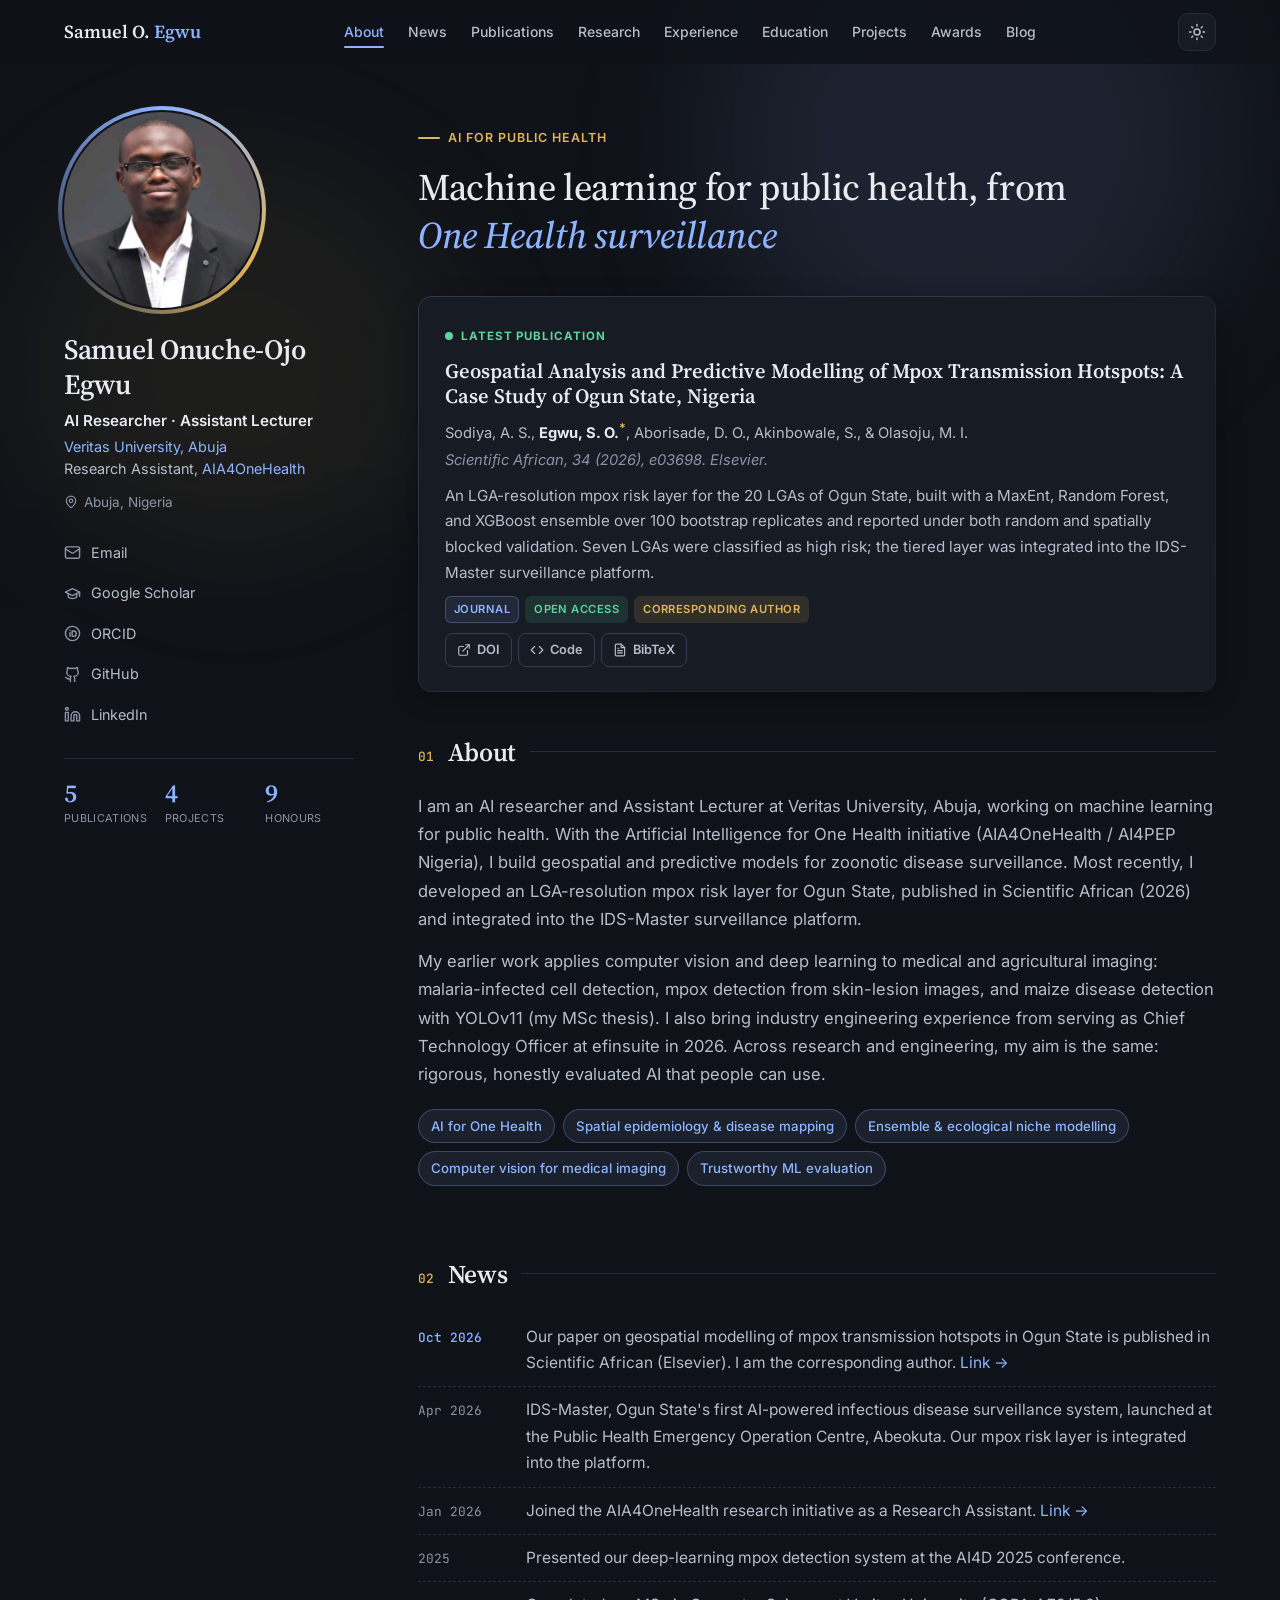
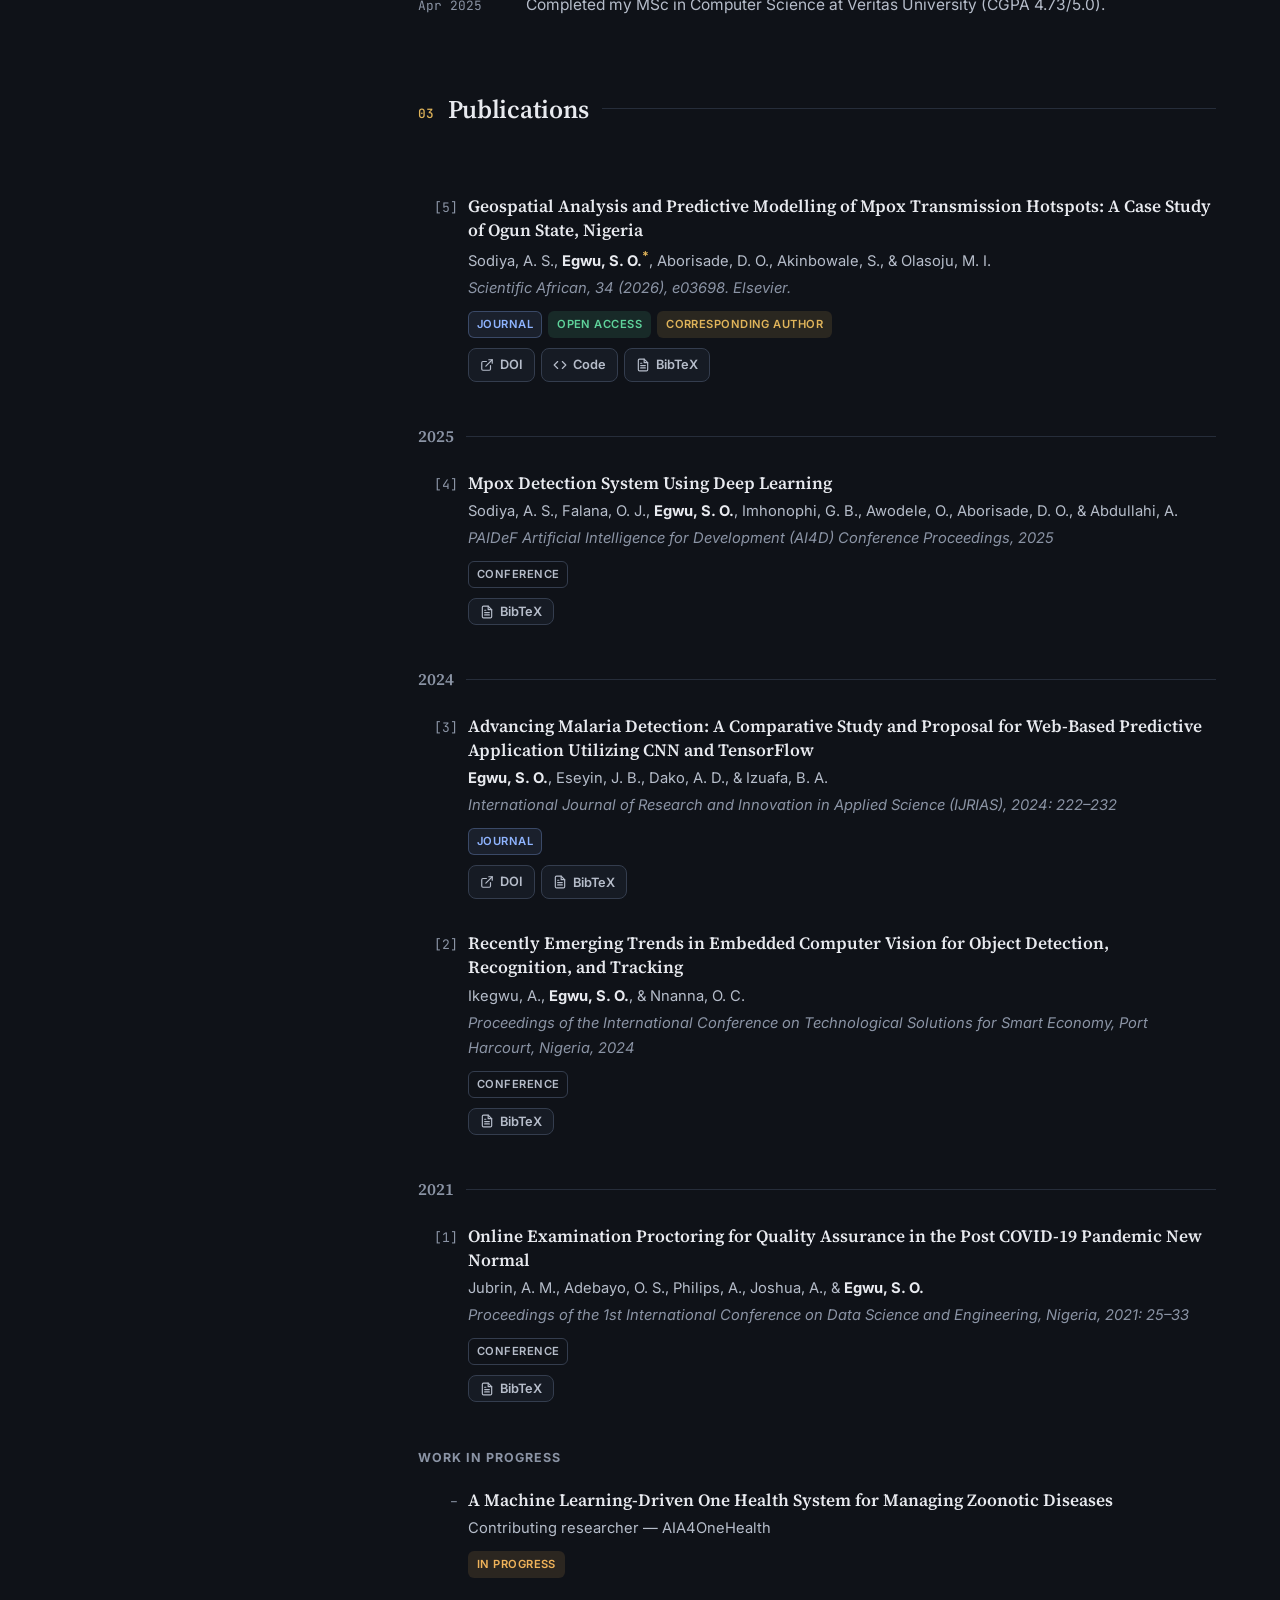
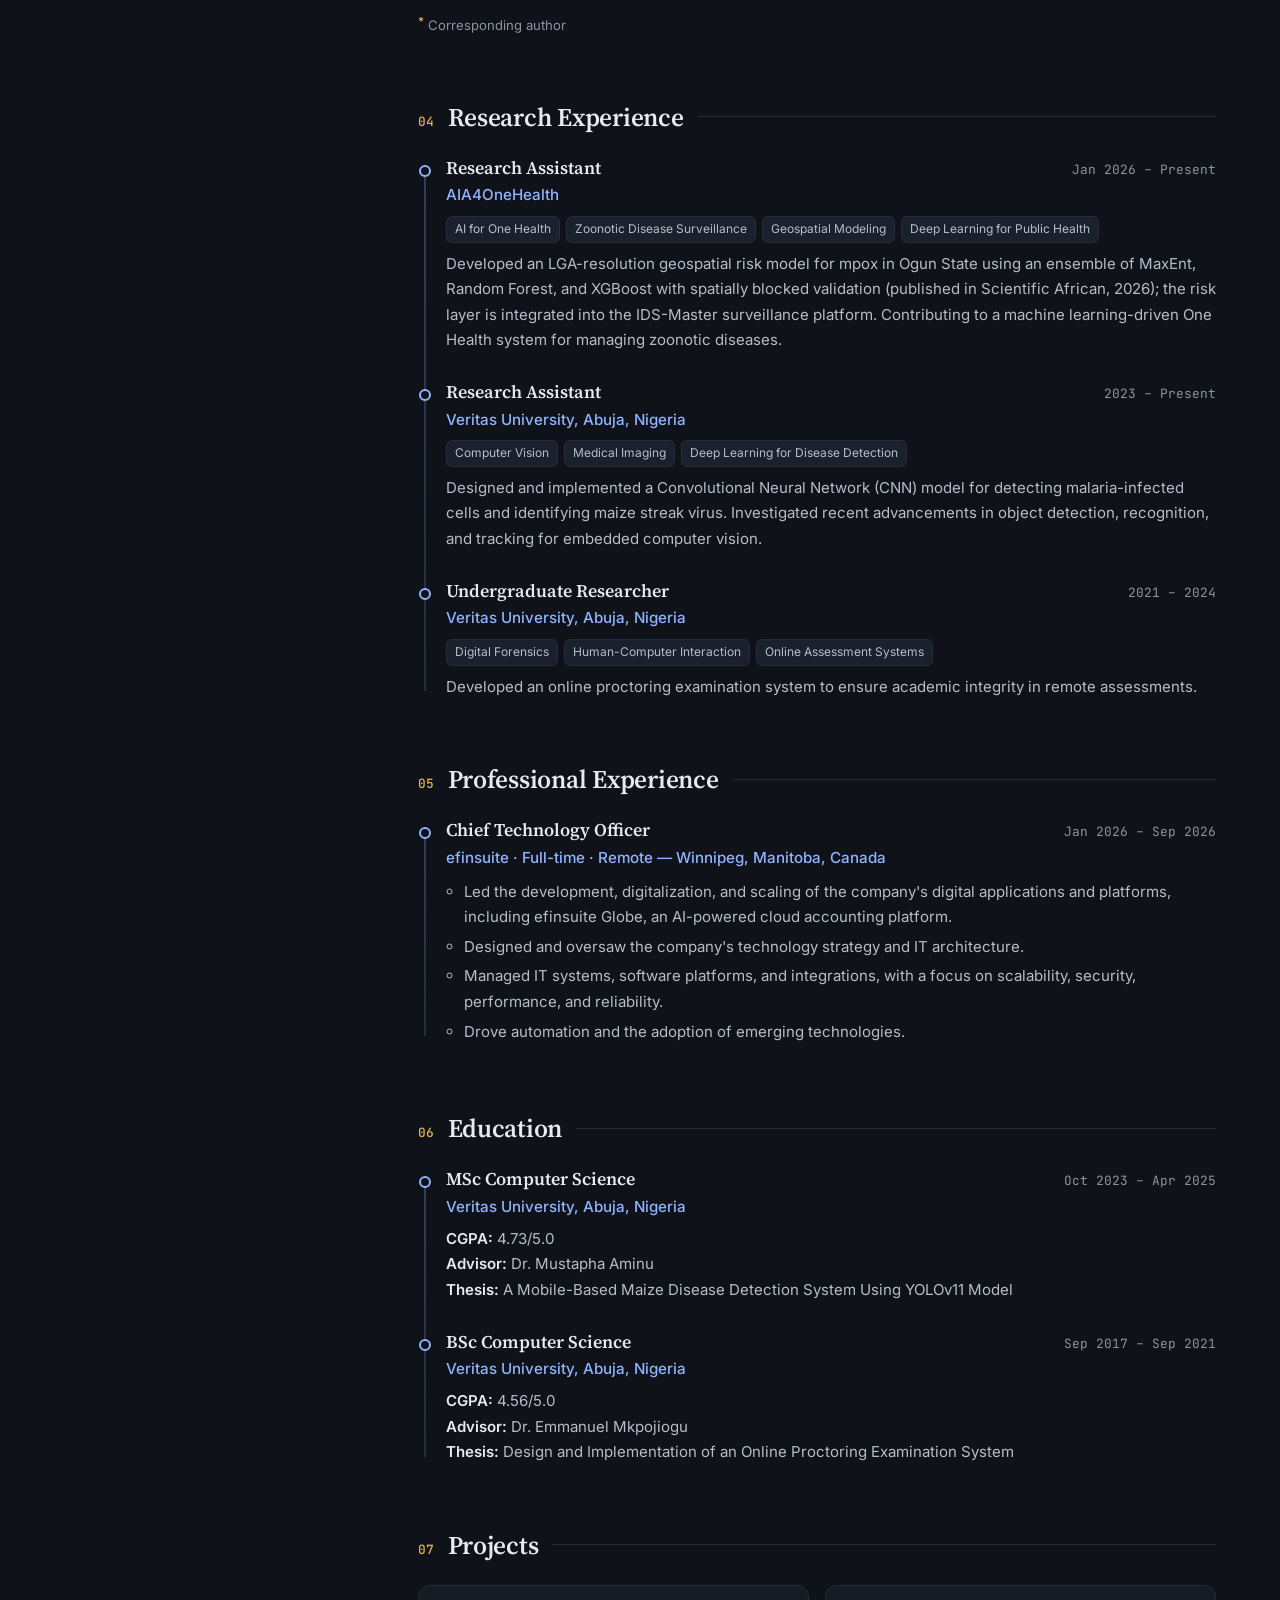
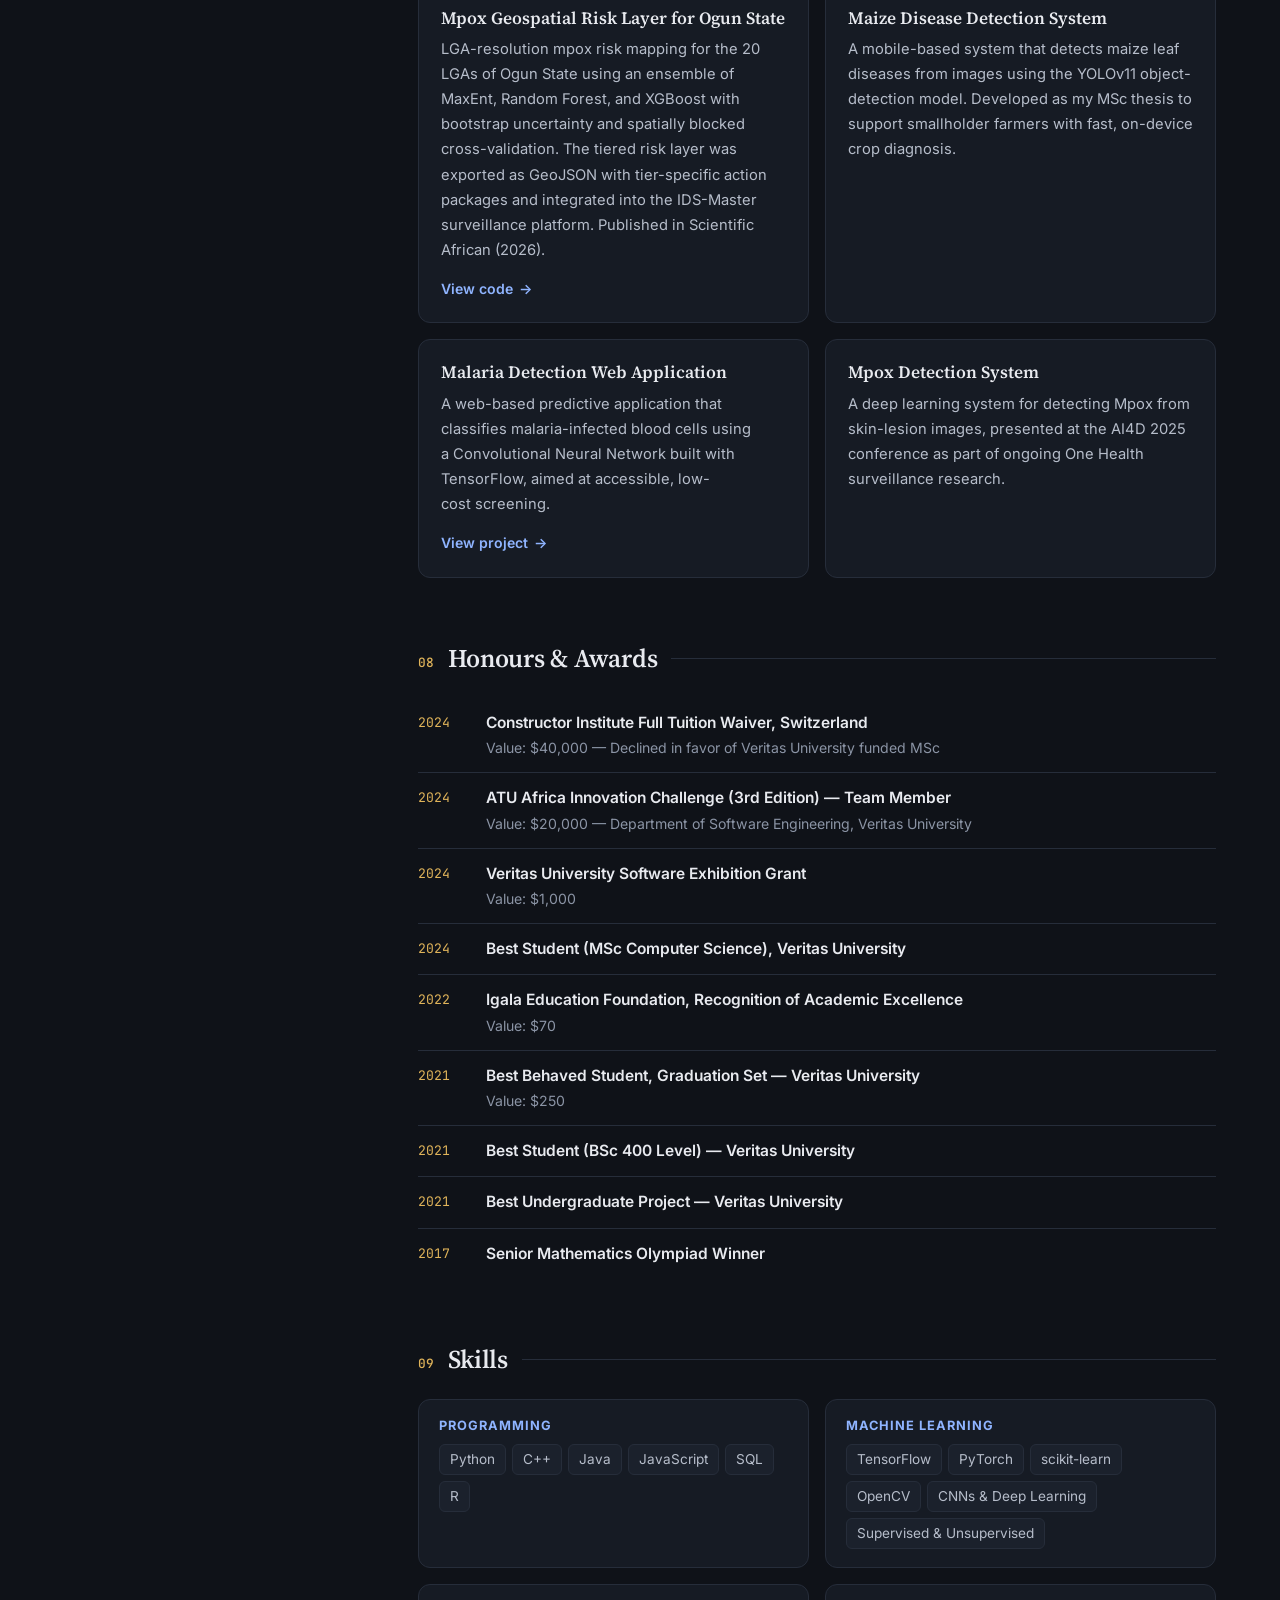
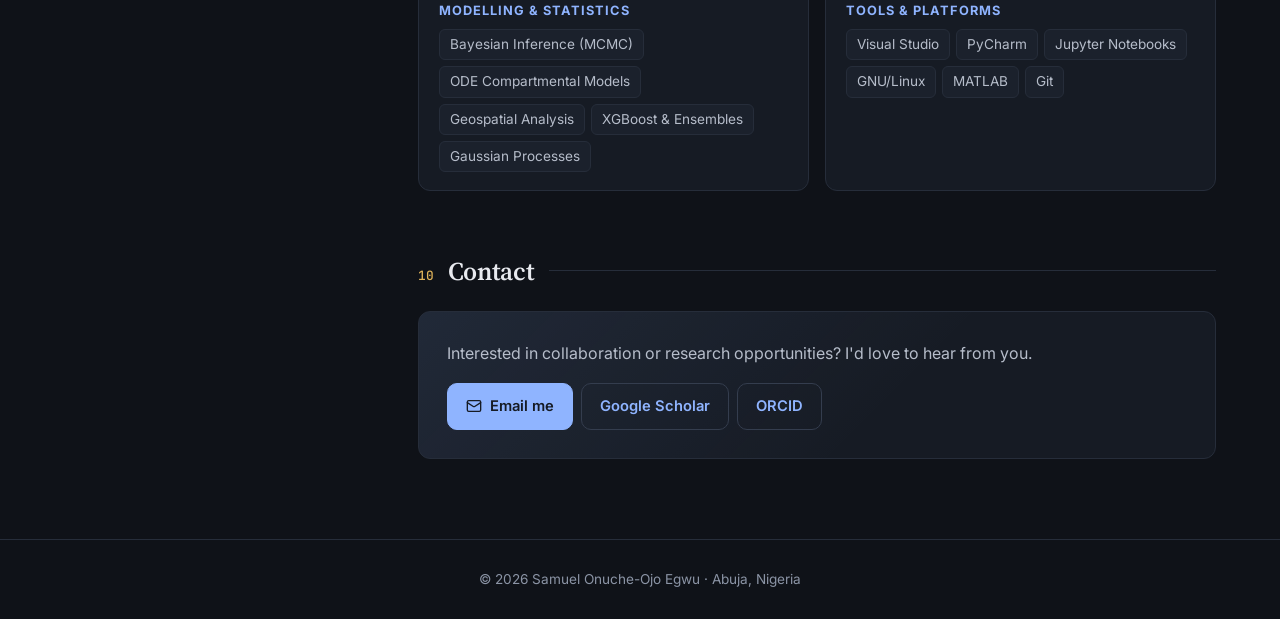
==== commit dd01b246: "Add News manager to admin panel - Admin: new News tab to add, edit, delete and reorder items (month " ====
--- a/index.html
+++ b/index.html
@@ -97,9 +97,9 @@
   <link rel="preconnect" href="https://fonts.googleapis.com">
   <link rel="preconnect" href="https://fonts.gstatic.com" crossorigin>
   <link rel="stylesheet" href="https://fonts.googleapis.com/css2?family=Inter:wght@400;500;600;700&family=JetBrains+Mono:wght@400;500&family=Source+Serif+4:ital,opsz,wght@0,8..60,400;0,8..60,500;0,8..60,600;0,8..60,700;1,8..60,400;1,8..60,500&display=swap">
-  <link rel="stylesheet" href="academic.css">
+  <link rel="stylesheet" href="academic.css?v=20261023a">
   <link rel="preload" as="image" href="profile-480.jpg">
-  <script src="data.js"></script>
+  <script src="data.js?v=20261023a"></script>
   <!-- Google Analytics -->
   <script async src="https://www.googletagmanager.com/gtag/js?id=G-796SDYQKFT"></script>
   <script>
@@ -251,7 +251,7 @@
     <p>&copy; 2026 Samuel Onuche-Ojo Egwu &middot; Abuja, Nigeria</p>
   </footer>
 
-  <script src="site.js"></script>
+  <script src="site.js?v=20261023a"></script>
   <script>
     // ===== Helpers =====
     // Escapes text for both element content and attribute values.
@@ -313,11 +313,12 @@
     }
 
     function renderNews() {
-      const items = loadData('news') || [];
+      const items = sortNewsNewestFirst(loadData('news'));
+      const highlight = newsHighlightFlags(items);
       const LIMIT = 5;
       const list = document.getElementById('news-list');
       list.innerHTML = items.map((n, i) => `
-        <li data-reveal class="${i >= LIMIT ? 'hidden-item' : ''}">
+        <li data-reveal class="${[i >= LIMIT ? 'hidden-item' : '', highlight[i] ? 'is-highlight' : ''].filter(Boolean).join(' ')}">
           <span class="news-date">${esc(n.date)}</span>
           <span class="news-text">${esc(n.text)}${safeUrl(n.link) ? ` ${extLink(n.link, 'Link&nbsp;&rarr;')}` : ''}</span>
         </li>`).join('');
--- a/academic.css
+++ b/academic.css
@@ -304,7 +304,7 @@
 .news li:last-child { border-bottom: none; }
 .news-date { font-family: var(--mono); font-size: 0.8rem; color: var(--muted); padding-top: 3px; white-space: nowrap; }
 .news-text { color: var(--text-2); font-size: 0.97rem; }
-.news li:first-child .news-date { color: var(--accent); font-weight: 500; }
+.news li.is-highlight .news-date { color: var(--accent); font-weight: 500; }
 .news-more { margin-top: 10px; background: none; border: none; color: var(--accent); font: inherit; font-size: 0.9rem; cursor: pointer; padding: 4px 0; }
 .news-more:hover { text-decoration: underline; }
 .news li.hidden-item { display: none; }
